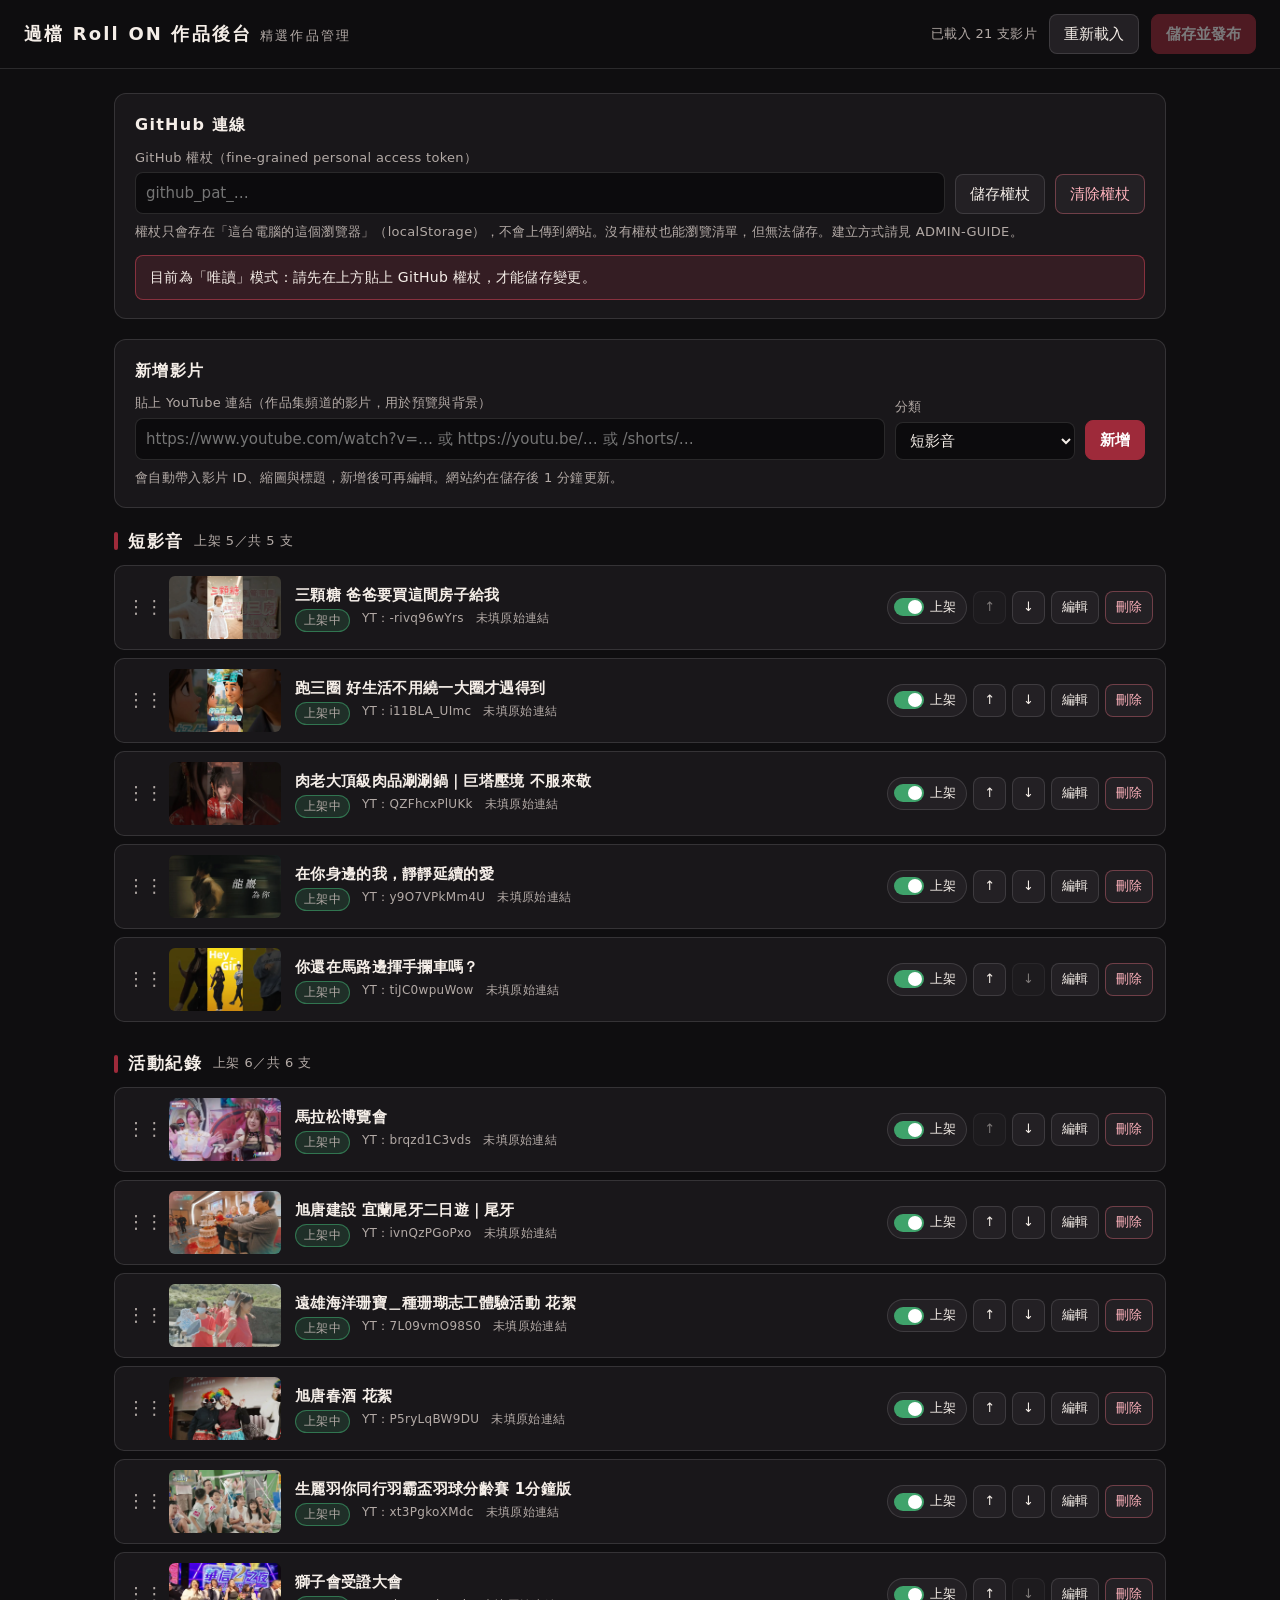
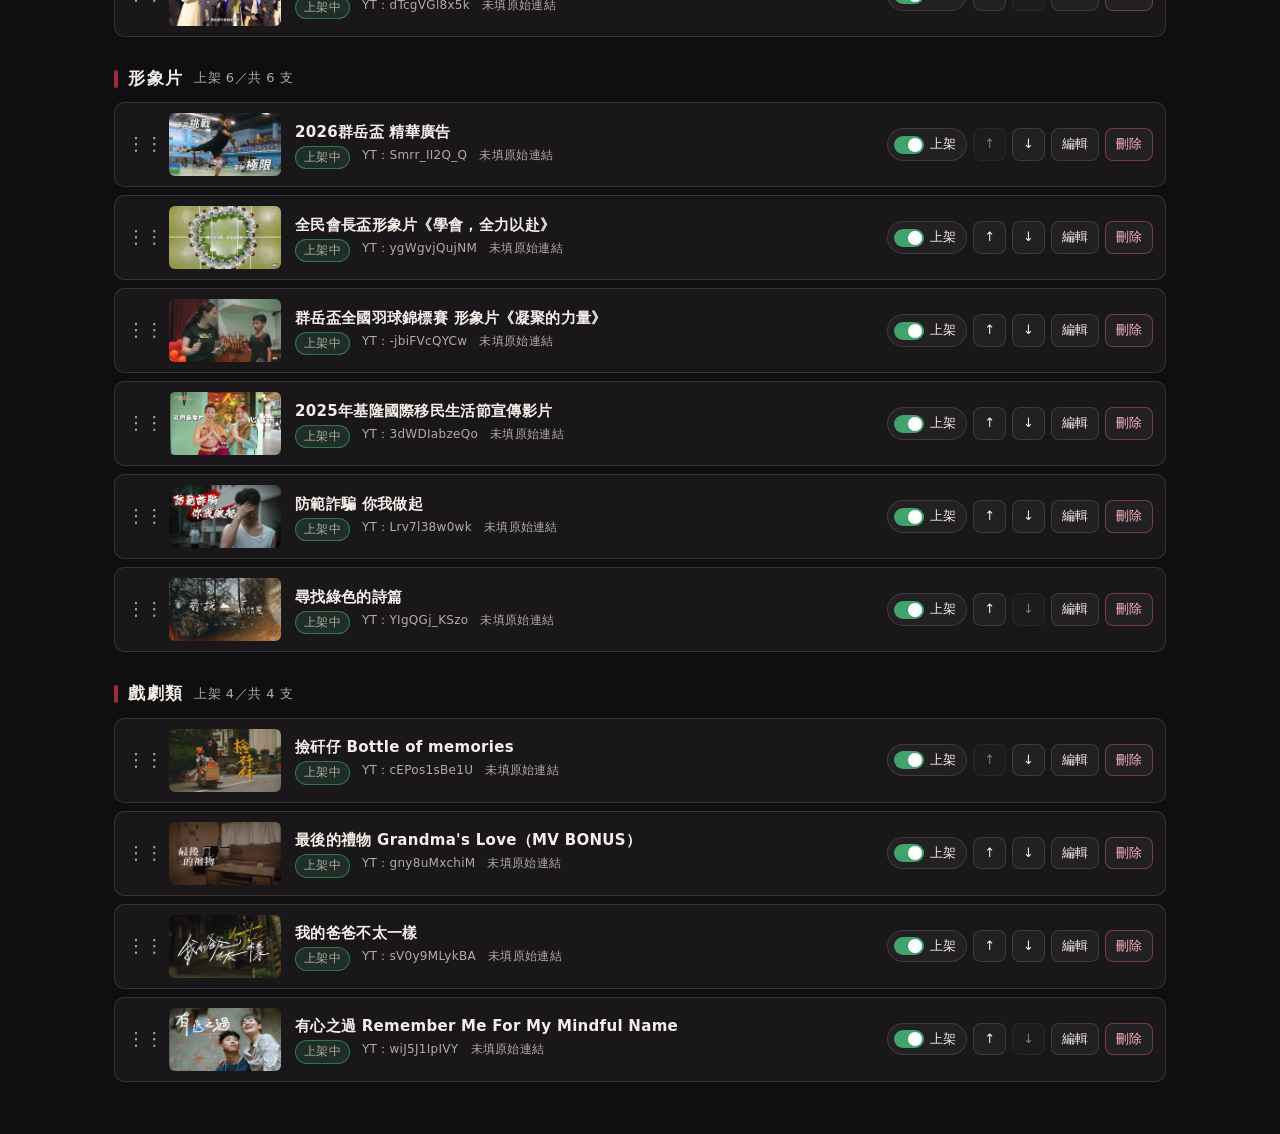
==== admin/index.html @ 3261c83e "works.json data + /admin/ backend + large view counts" ====
<!doctype html>
<html lang="zh-Hant-TW">
<head>
<meta charset="utf-8">
<meta name="viewport" content="width=device-width,initial-scale=1">
<meta name="robots" content="noindex,nofollow,noarchive">
<meta name="referrer" content="no-referrer">
<title>過檔 Roll ON｜作品後台</title>
<style>
:root{--wine:#7a1f2b;--wine2:#9e2a3a;--bg:#0f0e10;--card:#19171a;--line:rgba(255,255,255,.12);--tx:#f5eee8;--mu:#b3aaa6;--ok:#3fa36b;--warn:#d9a53f}
*{box-sizing:border-box;margin:0;padding:0}
body{background:var(--bg);color:var(--tx);font:15px/1.6 "Noto Sans TC",system-ui,sans-serif;letter-spacing:.02em}
button,input,select,textarea{font:inherit;color:inherit}
button{cursor:pointer;border:1px solid var(--line);background:#232024;border-radius:8px;padding:7px 14px}
button:hover{border-color:rgba(255,255,255,.4)}
button.pri{background:var(--wine2);border-color:var(--wine2);color:#fff;font-weight:700}
button.pri:hover{background:#b6334a}
button.danger{color:#ffb3bd;border-color:rgba(255,120,140,.35)}
button:disabled{opacity:.45;cursor:not-allowed}
input,select,textarea{width:100%;background:#0c0b0d;border:1px solid var(--line);border-radius:8px;padding:8px 10px}
input:focus,select:focus,textarea:focus{outline:2px solid var(--wine2);outline-offset:0}
label{display:block;font-size:13px;color:var(--mu);margin-bottom:4px}
a{color:#ffb9c3}
header{position:sticky;top:0;z-index:10;display:flex;flex-wrap:wrap;align-items:center;gap:12px;padding:14px 24px;background:rgba(15,14,16,.95);backdrop-filter:blur(8px);border-bottom:1px solid var(--line)}
header h1{font-size:18px;letter-spacing:.12em;margin-right:auto}
header h1 small{font-weight:400;color:var(--mu);font-size:13px;margin-left:8px}
.status{font-size:13px;color:var(--mu)}
.status.dirty{color:var(--warn)}
main{max-width:1100px;margin:0 auto;padding:24px}
.panel{background:var(--card);border:1px solid var(--line);border-radius:12px;padding:18px 20px;margin-bottom:20px}
.panel h2{font-size:16px;margin-bottom:10px;letter-spacing:.08em}
.row{display:flex;flex-wrap:wrap;gap:10px;align-items:end}
.row>*{flex:1 1 200px}
.row>.auto{flex:0 0 auto}
.note{font-size:13px;color:var(--mu)}
.msg{margin-top:12px;padding:10px 14px;border-radius:8px;font-size:14px;display:none}
.msg.show{display:block}
.msg.ok{background:rgba(63,163,107,.14);border:1px solid rgba(63,163,107,.5)}
.msg.err{background:rgba(220,70,90,.14);border:1px solid rgba(220,70,90,.5)}
.cat{margin-bottom:28px}
.cat h3{display:flex;align-items:center;gap:10px;font-size:17px;letter-spacing:.1em;margin-bottom:10px}
.cat h3 span{font-size:13px;color:var(--mu);font-weight:400;letter-spacing:.04em}
.cat h3::before{content:"";width:4px;height:18px;background:var(--wine2);border-radius:2px}
.item{display:grid;grid-template-columns:28px 112px minmax(0,1fr) auto;gap:14px;align-items:center;background:var(--card);border:1px solid var(--line);border-radius:10px;padding:10px 12px;margin-bottom:8px}
.item.off{opacity:.55}
.item.drag-over{border-color:var(--wine2);box-shadow:0 0 0 1px var(--wine2)}
.handle{cursor:grab;color:var(--mu);text-align:center;font-size:18px;user-select:none}
.item img{width:112px;height:63px;object-fit:cover;border-radius:6px;background:#000}
.it-title{font-weight:700;overflow:hidden;text-overflow:ellipsis;white-space:nowrap}
.it-sub{font-size:12px;color:var(--mu);display:flex;flex-wrap:wrap;gap:4px 12px;margin-top:2px}
.badge{display:inline-block;font-size:12px;padding:1px 8px;border-radius:999px;border:1px solid var(--line)}
.badge.on{background:rgba(63,163,107,.18);border-color:rgba(63,163,107,.6)}
.badge.off{background:rgba(255,255,255,.06)}
.badge.v{background:rgba(158,42,58,.25);border-color:var(--wine2)}
.acts{display:flex;flex-wrap:wrap;gap:6px;justify-content:flex-end}
.acts button{padding:5px 10px;font-size:13px}
.switch{position:relative;display:inline-flex;align-items:center;gap:6px;font-size:13px;cursor:pointer;border:1px solid var(--line);border-radius:999px;padding:4px 10px 4px 6px;background:#232024}
.switch i{width:30px;height:18px;border-radius:999px;background:#444;position:relative;transition:.2s}
.switch i::after{content:"";position:absolute;left:2px;top:2px;width:14px;height:14px;border-radius:50%;background:#fff;transition:.2s}
.switch.on i{background:var(--ok)}
.switch.on i::after{left:14px}
dialog{margin:auto;width:min(760px,94vw);max-height:92vh;background:var(--card);color:var(--tx);border:1px solid var(--line);border-radius:14px;padding:0}
dialog::backdrop{background:rgba(0,0,0,.7)}
.dlg-h{display:flex;align-items:center;justify-content:space-between;padding:14px 20px;border-bottom:1px solid var(--line)}
.dlg-b{padding:18px 20px;display:grid;grid-template-columns:minmax(0,1fr) minmax(0,1fr);gap:12px 16px}
.dlg-b .full{grid-column:1/-1}
.dlg-f{display:flex;justify-content:flex-end;gap:8px;padding:14px 20px;border-top:1px solid var(--line)}
.prev{display:flex;flex-wrap:wrap;gap:8px;align-items:center}
.dlg-b>*{min-width:0}
.dlg-b input,.dlg-b select,.dlg-b textarea{max-width:100%}
dialog{overflow-x:hidden}
.prev img{width:120px;height:68px;object-fit:cover;border-radius:6px;background:#000}
.prev img.s{width:72px;height:40px}
.chk{display:flex;align-items:center;gap:8px;font-size:14px;color:var(--tx)}
.chk input{width:auto}
.empty{color:var(--mu);font-size:13px;padding:8px 0 4px}
@media (max-width:700px){
  header{padding:12px 14px}
  main{padding:14px}
  .item{grid-template-columns:22px 80px minmax(0,1fr)}
  .item img{width:80px;height:45px}
  .acts{grid-column:1/-1;justify-content:flex-start}
  .dlg-b{grid-template-columns:minmax(0,1fr);padding:14px}
  .prev img{width:96px;height:54px}
}
</style>
</head>
<body>
<header>
  <h1>過檔 Roll ON 作品後台<small>精選作品管理</small></h1>
  <span class="status" id="status">尚未載入</span>
  <button id="btnReload" type="button">重新載入</button>
  <button class="pri" id="btnSave" type="button" disabled>儲存並發布</button>
</header>
<main>
  <section class="panel" id="tokenPanel">
    <h2>GitHub 連線</h2>
    <div class="row">
      <div><label for="token">GitHub 權杖（fine-grained personal access token）</label><input id="token" type="password" autocomplete="off" spellcheck="false" placeholder="github_pat_…"></div>
      <button class="auto" id="btnToken" type="button">儲存權杖</button>
      <button class="auto danger" id="btnForget" type="button">清除權杖</button>
    </div>
    <p class="note" id="tokenNote" style="margin-top:8px">權杖只會存在「這台電腦的這個瀏覽器」（localStorage），不會上傳到網站。沒有權杖也能瀏覽清單，但無法儲存。建立方式請見 ADMIN-GUIDE。</p>
    <div class="msg" id="msg"></div>
  </section>

  <section class="panel">
    <h2>新增影片</h2>
    <div class="row">
      <div><label for="addUrl">貼上 YouTube 連結（作品集頻道的影片，用於預覽與背景）</label><input id="addUrl" placeholder="https://www.youtube.com/watch?v=… 或 https://youtu.be/… 或 /shorts/…"></div>
      <div style="flex:0 1 180px"><label for="addCat">分類</label><select id="addCat"></select></div>
      <button class="auto pri" id="btnAdd" type="button">新增</button>
    </div>
    <p class="note" style="margin-top:8px">會自動帶入影片 ID、縮圖與標題，新增後可再編輯。網站約在儲存後 1 分鐘更新。</p>
  </section>

  <div id="list"></div>
</main>

<dialog id="dlg">
  <form method="dialog" id="form">
    <div class="dlg-h"><strong id="dlgTitle">編輯影片</strong><button type="button" data-x>✕</button></div>
    <div class="dlg-b">
      <div class="full"><label for="f_title">標題</label><input id="f_title" required></div>
      <div><label for="f_client">客戶／品牌</label><input id="f_client" placeholder="例：旭唐建設"></div>
      <div><label for="f_category">分類</label><select id="f_category"></select></div>
      <div><label for="f_youtubeId">YouTube 影片 ID 或連結（預覽／背景用）</label><input id="f_youtubeId" required></div>
      <div><label for="f_dur">片長（例 1:22）</label><input id="f_dur"></div>
      <div class="full"><label for="f_meta">說明文字（日期・類型・得獎等）</label><input id="f_meta"></div>
      <div class="full prev" id="f_prev"></div>
      <div class="full"><label for="f_thumb">主縮圖（留空＝使用 YouTube 縮圖；thumbs/… 為網站內建圖）</label><input id="f_thumb"></div>
      <div class="full"><label>3 張精華截圖（每行一個網址或 thumbs/… 路徑；留空＝YouTube 自動截圖）</label><textarea id="f_stills" rows="3"></textarea></div>
      <div class="full"><label for="f_sourceUrl">客戶原始貼文連結（IG／FB／YouTube）</label><input id="f_sourceUrl" placeholder="https://www.instagram.com/reel/…"></div>
      <div><label for="f_sourcePlatform">原始平台</label><select id="f_sourcePlatform"><option value="">（未填）</option><option value="IG">Instagram</option><option value="FB">Facebook</option><option value="YT">YouTube</option><option value="other">其他</option></select></div>
      <div><label for="f_views">觀看次數（手動輸入數字）</label><input id="f_views" inputmode="numeric" placeholder="例 123000"></div>
      <div><label for="f_viewsUpdatedAt">觀看數更新日期</label><input id="f_viewsUpdatedAt" type="date"></div>
      <div style="display:flex;align-items:end"><button type="button" id="btnYtViews" title="使用非官方的 Return YouTube Dislike 公開資料，數字可能略有延遲">從 YouTube 帶入觀看數（非官方）</button></div>
      <div class="full" style="display:flex;flex-wrap:wrap;gap:18px">
        <label class="chk"><input type="checkbox" id="f_published"> 上架（顯示在網站）</label>
        <label class="chk"><input type="checkbox" id="f_vertical"> 直式影片（9:16）</label>
        <label class="chk"><input type="checkbox" id="f_biz"> 商業委託案</label>
      </div>
      <p class="full note" id="f_err" style="color:#ffb3bd"></p>
    </div>
    <div class="dlg-f"><button type="button" data-x>取消</button><button type="submit" class="pri" id="btnApply">套用變更</button></div>
  </form>
</dialog>

<script>
(function(){
'use strict';
const OWNER='rollonaction', REPO='rollonaction.github.io', PATH='assets/works.json', API='https://api.github.com';
const CATS=['短影音','活動紀錄','形象片','戲劇類'];
const TK='rollon_admin_gh_token';
const $=s=>document.querySelector(s);
const esc=s=>String(s==null?'':s).replace(/[&<>"']/g,c=>({'&':'&amp;','<':'&lt;','>':'&gt;','"':'&quot;',"'":'&#39;'}[c]));
let data=null, sha=null, branch='main', dirty=false, editing=null;

const token=()=>localStorage.getItem(TK)||'';
function msg(html,kind){const m=$('#msg');m.className='msg show '+(kind||'ok');m.innerHTML=html;}
function setDirty(d){dirty=d;$('#status').textContent=d?'有未儲存的變更':(data?'已載入 '+data.works.length+' 支影片':'尚未載入');$('#status').classList.toggle('dirty',d);$('#btnSave').disabled=!d||!token();}
addEventListener('beforeunload',e=>{if(dirty){e.preventDefault();e.returnValue='';}});

// UTF-8 safe base64
const b64e=str=>{const b=new TextEncoder().encode(str);let s='';for(let i=0;i<b.length;i+=0x8000)s+=String.fromCharCode.apply(null,b.subarray(i,i+0x8000));return btoa(s);};
const b64d=b=>new TextDecoder().decode(Uint8Array.from(atob(b.replace(/\s/g,'')),c=>c.charCodeAt(0)));

async function gh(path,opt={}){
  const r=await fetch(API+path,{...opt,headers:{'Accept':'application/vnd.github+json','X-GitHub-Api-Version':'2022-11-28',...(token()?{'Authorization':'Bearer '+token()}:{}),...(opt.headers||{})}});
  const j=await r.json().catch(()=>({}));
  if(!r.ok){const e=new Error(j.message||('HTTP '+r.status));e.status=r.status;throw e;}
  return j;
}
function ytId(s){
  s=String(s||'').trim(); if(/^[\w-]{11}$/.test(s)) return s;
  try{const u=new URL(s);const h=u.hostname.replace(/^www\.|^m\./,'');
    if(h==='youtu.be') return u.pathname.slice(1,12);
    if(/youtube(-nocookie)?\.com$/.test(h)){ if(u.searchParams.get('v')) return u.searchParams.get('v').slice(0,11);
      const m=u.pathname.match(/\/(shorts|embed|live|v)\/([\w-]{11})/); if(m) return m[2]; }
  }catch(e){}
  return '';
}
const platOf=u=>{try{const h=new URL(u).hostname;return /instagram\.com$/.test(h)?'IG':/(facebook\.com|fb\.watch|fb\.com)$/.test(h)?'FB':/(youtube\.com|youtu\.be)$/.test(h)?'YT':'other';}catch(e){return '';}};
const ytThumb=id=>`https://i.ytimg.com/vi/${id}/hqdefault.jpg`;
const thumbSrc=w=>{const p=w.thumb||ytThumb(w.youtubeId);return /^https?:/.test(p)?p:'../assets/'+p;};
const fmtViews=n=>{n=+n;if(!isFinite(n))return '';const t=(v,u)=>(Math.floor(v*10)/10).toFixed(1).replace(/\.0$/,'')+u;return n>=1e8?t(n/1e8,'億'):n>=1e4?t(n/1e4,'萬'):Math.round(n).toLocaleString('zh-TW');};
const today=()=>{const d=new Date(),p=n=>String(n).padStart(2,'0');return `${d.getFullYear()}-${p(d.getMonth()+1)}-${p(d.getDate())}`;};

function normalize(d){
  const works=(Array.isArray(d)?d:d.works||[]).map(w=>({
    id:w.id||w.youtubeId, title:w.title||'', client:w.client||'', category:CATS.includes(w.category)?w.category:CATS[0],
    youtubeId:w.youtubeId||w.id||'', thumb:w.thumb||'', stills:Array.isArray(w.stills)?w.stills.slice(0,3):[],
    published:w.published!==false, order:+w.order||0, sourceUrl:w.sourceUrl||'', sourcePlatform:w.sourcePlatform||'',
    views:(w.views===null||w.views===''||w.views===undefined)?null:+w.views, viewsUpdatedAt:w.viewsUpdatedAt||'',
    meta:w.meta||'', dur:w.dur||'', vertical:!!w.vertical, biz:!!w.biz, ...(w.pano?{pano:true}:{})}));
  return {version:1,updatedAt:d.updatedAt||'',categories:CATS.slice(),works};
}
const byCat=c=>data.works.filter(w=>w.category===c).sort((a,b)=>a.order-b.order);
function renumber(){ // keep array grouped by category, order 1..n inside each
  const out=[]; CATS.forEach(c=>byCat(c).forEach((w,i)=>{w.order=i+1;out.push(w);})); data.works=out;
}

function render(){
  const L=$('#list'); if(!data){L.innerHTML='';return;}
  L.innerHTML=CATS.map(c=>{const ws=byCat(c), on=ws.filter(w=>w.published).length;
    return `<section class="cat" data-cat="${c}"><h3>${c}<span>上架 ${on}／共 ${ws.length} 支</span></h3>`+
    (ws.length?ws.map((w,i)=>`<div class="item${w.published?'':' off'}" draggable="true" data-id="${esc(w.id)}">
      <span class="handle" title="拖曳排序" aria-hidden="true">⋮⋮</span>
      <img src="${esc(thumbSrc(w))}" alt="" loading="lazy">
      <div><div class="it-title">${esc(w.title)||'（未命名）'}</div>
        <div class="it-sub"><span class="badge ${w.published?'on':'off'}">${w.published?'上架中':'已下架'}</span>${w.client?`<span>${esc(w.client)}</span>`:''}<span>YT：${esc(w.youtubeId)}</span>${w.views!=null?`<span class="badge v">▶ ${fmtViews(w.views)} 次觀看</span>`:''}${w.sourceUrl?`<a href="${esc(w.sourceUrl)}" target="_blank" rel="noopener">原影片 ${esc(w.sourcePlatform||'')} ↗</a>`:'<span>未填原始連結</span>'}</div></div>
      <div class="acts">
        <span class="switch${w.published?' on':''}" role="switch" tabindex="0" aria-checked="${w.published}" data-act="toggle"><i></i>${w.published?'上架':'下架'}</span>
        <button type="button" data-act="up" ${i===0?'disabled':''} aria-label="上移">↑</button>
        <button type="button" data-act="down" ${i===ws.length-1?'disabled':''} aria-label="下移">↓</button>
        <button type="button" data-act="edit">編輯</button>
        <button type="button" class="danger" data-act="del">刪除</button>
      </div></div>`).join(''):'<p class="empty">此分類目前沒有影片</p>')+'</section>';}).join('');
}
const find=id=>data.works.find(w=>w.id===id);
$('#list').addEventListener('click',e=>{
  const a=e.target.closest('[data-act]'); if(!a) return; const it=a.closest('.item'); const w=find(it.dataset.id); if(!w) return;
  const act=a.dataset.act;
  if(act==='toggle'){w.published=!w.published;}
  else if(act==='up'||act==='down'){const ws=byCat(w.category),i=ws.indexOf(w),j=act==='up'?i-1:i+1;if(j<0||j>=ws.length)return;const t=ws[i].order;ws[i].order=ws[j].order;ws[j].order=t;renumber();}
  else if(act==='edit'){openEdit(w);return;}
  else if(act==='del'){if(!confirm(`確定要刪除「${w.title}」嗎？\n（按「儲存並發布」後才會真正從網站移除）`))return;data.works=data.works.filter(x=>x!==w);renumber();}
  render();setDirty(true);
});
$('#list').addEventListener('keydown',e=>{const s=e.target.closest('.switch');if(s&&(e.key===' '||e.key==='Enter')){e.preventDefault();s.click();}});
// drag & drop within a category
let dragId=null;
$('#list').addEventListener('dragstart',e=>{const it=e.target.closest('.item');if(!it)return;dragId=it.dataset.id;e.dataTransfer.effectAllowed='move';e.dataTransfer.setData('text/plain',dragId);});
$('#list').addEventListener('dragover',e=>{const it=e.target.closest('.item');if(!it||!dragId)return;const a=find(dragId),b=find(it.dataset.id);if(!a||!b||a.category!==b.category)return;e.preventDefault();document.querySelectorAll('.drag-over').forEach(x=>x.classList.remove('drag-over'));it.classList.add('drag-over');});
$('#list').addEventListener('drop',e=>{const it=e.target.closest('.item');if(!it||!dragId)return;e.preventDefault();const a=find(dragId),b=find(it.dataset.id);dragId=null;if(!a||!b||a===b||a.category!==b.category)return;
  const ws=byCat(a.category).filter(x=>x!==a);ws.splice(ws.indexOf(b)+(a.order<b.order?1:0),0,a);ws.forEach((x,i)=>x.order=i+1);renumber();render();setDirty(true);});
$('#list').addEventListener('dragend',()=>{dragId=null;document.querySelectorAll('.drag-over').forEach(x=>x.classList.remove('drag-over'));});

// edit dialog
const F=k=>$('#f_'+k);
CATS.forEach(c=>{F('category').add(new Option(c,c));$('#addCat').add(new Option(c,c));});
function preview(){
  const id=ytId(F('youtubeId').value)||F('youtubeId').value.trim();
  const t=F('thumb').value.trim(), st=F('stills').value.split('\n').map(s=>s.trim()).filter(Boolean);
  const src=p=>/^https?:/.test(p)?p:'../assets/'+p;
  F('prev').innerHTML=`<img src="${esc(t?src(t):ytThumb(id))}" alt="主縮圖">`+[0,1,2].map(n=>`<img class="s" src="${esc(st[n]?src(st[n]):`https://i.ytimg.com/vi/${id}/hq${n+1}.jpg`)}" alt="截圖 ${n+1}">`).join('');
}
function openEdit(w,isNew){
  editing={w,isNew};$('#dlgTitle').textContent=isNew?'新增影片':'編輯影片';
  ['title','client','category','youtubeId','dur','meta','thumb','sourceUrl','sourcePlatform','viewsUpdatedAt'].forEach(k=>F(k).value=w[k]||'');
  F('stills').value=(w.stills||[]).join('\n'); F('views').value=w.views==null?'':w.views;
  F('published').checked=w.published; F('vertical').checked=w.vertical; F('biz').checked=w.biz; F('err').textContent='';
  preview(); $('#dlg').showModal();
}
F('youtubeId').addEventListener('change',preview);F('thumb').addEventListener('change',preview);F('stills').addEventListener('change',preview);
F('sourceUrl').addEventListener('change',()=>{const p=platOf(F('sourceUrl').value);if(p&&!F('sourcePlatform').value)F('sourcePlatform').value=p;});
F('views').addEventListener('input',()=>{if(!F('viewsUpdatedAt').value||F('views').dataset.touched!=='1'){F('viewsUpdatedAt').value=today();F('views').dataset.touched='1';}});
document.querySelectorAll('[data-x]').forEach(b=>b.addEventListener('click',()=>$('#dlg').close()));
$('#btnYtViews').addEventListener('click',async()=>{
  const id=ytId(F('sourceUrl').value)||ytId(F('youtubeId').value); if(!id){F('err').textContent='找不到 YouTube 影片 ID';return;}
  const b=$('#btnYtViews');b.disabled=true;b.textContent='讀取中…';
  try{const r=await fetch('https://returnyoutubedislikeapi.com/votes?videoId='+encodeURIComponent(id));const j=await r.json();
    if(typeof j.viewCount==='number'){F('views').value=j.viewCount;F('viewsUpdatedAt').value=today();F('err').textContent='';}else throw 0;}
  catch(e){F('err').textContent='無法自動取得，請手動輸入觀看數。';}
  b.disabled=false;b.textContent='從 YouTube 帶入觀看數（非官方）';
});
$('#form').addEventListener('submit',e=>{
  e.preventDefault(); const w=editing.w;
  const id=ytId(F('youtubeId').value); if(!id){F('err').textContent='YouTube 影片 ID 格式不正確（11 碼）';return;}
  const vRaw=F('views').value.replace(/[,\s]/g,''); let views=null;
  if(vRaw!==''){const m=vRaw.match(/^(\d+(?:\.\d+)?)(萬|億)?$/);if(!m){F('err').textContent='觀看次數請輸入數字（可用「12.3萬」）';return;}views=Math.round(+m[1]*(m[2]==='億'?1e8:m[2]==='萬'?1e4:1));}
  const su=F('sourceUrl').value.trim(); if(su&&!/^https?:\/\//.test(su)){F('err').textContent='原始連結需以 https:// 開頭';return;}
  if(!F('title').value.trim()){F('err').textContent='請填寫標題';return;}
  const dup=data.works.find(x=>x!==w&&x.id===(editing.isNew?id:w.id)); if(editing.isNew&&dup){F('err').textContent='這支影片已在清單中';return;}
  const oldCat=w.category;
  Object.assign(w,{title:F('title').value.trim(),client:F('client').value.trim(),category:F('category').value,youtubeId:id,dur:F('dur').value.trim(),meta:F('meta').value.trim(),
    thumb:F('thumb').value.trim(),stills:F('stills').value.split('\n').map(s=>s.trim()).filter(Boolean).slice(0,3),sourceUrl:su,sourcePlatform:F('sourcePlatform').value||(su?platOf(su):''),
    views,viewsUpdatedAt:views==null?'':(F('viewsUpdatedAt').value||today()),published:F('published').checked,vertical:F('vertical').checked,biz:F('biz').checked});
  if(editing.isNew){w.id=id;data.works.push(w);}
  if(editing.isNew||oldCat!==w.category) w.order=byCat(w.category).length+1;
  renumber(); $('#dlg').close(); F('views').dataset.touched=''; render(); setDirty(true);
});

// add by YouTube link
$('#btnAdd').addEventListener('click',async()=>{
  if(!data) return; const url=$('#addUrl').value.trim(), id=ytId(url);
  if(!id){msg('無法辨識這個 YouTube 連結，請確認格式。','err');return;}
  if(find(id)){msg('這支影片已在清單中。','err');return;}
  const w={id,title:'',client:'',category:$('#addCat').value,youtubeId:id,thumb:'',stills:[],published:true,order:0,sourceUrl:'',sourcePlatform:'',views:null,viewsUpdatedAt:'',meta:'',dur:'',vertical:/\/shorts\//.test(url),biz:false};
  try{const r=await fetch('https://www.youtube.com/oembed?format=json&url='+encodeURIComponent('https://www.youtube.com/watch?v='+id));if(r.ok){const j=await r.json();w.title=j.title||'';if(j.width&&j.height&&j.height>j.width)w.vertical=true;}}catch(e){}
  $('#addUrl').value=''; openEdit(w,true);
});

// load / save
async function load(){
  $('#status').textContent='載入中…';
  try{
    if(token()){
      try{const repo=await gh(`/repos/${OWNER}/${REPO}`);branch=repo.default_branch||'main';}catch(e){if(e.status===401)throw new Error('權杖無效或已過期（401）');}
      const f=await gh(`/repos/${OWNER}/${REPO}/contents/${PATH}?ref=${encodeURIComponent(branch)}`);
      sha=f.sha; data=normalize(JSON.parse(b64d(f.content)));
    }else{
      const r=await fetch('../assets/works.json?v='+Date.now(),{cache:'no-store'}); if(!r.ok) throw new Error('無法讀取 works.json（'+r.status+'）');
      data=normalize(await r.json()); sha=null;
      msg('目前為「唯讀」模式：請先在上方貼上 GitHub 權杖，才能儲存變更。','err');
    }
    renumber(); render(); setDirty(false);
  }catch(e){ $('#status').textContent='載入失敗'; msg('載入失敗：'+esc(e.message),'err'); }
}
function validate(d){
  const ids=new Set();
  for(const w of d.works){
    if(!w.id||ids.has(w.id)) throw new Error('影片 ID 重複或空白：'+w.id); ids.add(w.id);
    if(!CATS.includes(w.category)) throw new Error('分類錯誤：'+w.title);
    if(!/^[\w-]{11}$/.test(w.youtubeId)) throw new Error('YouTube ID 格式錯誤：'+w.title);
    if(w.views!==null&&!(Number.isFinite(w.views)&&w.views>=0)) throw new Error('觀看次數錯誤：'+w.title);
  }
  const s=JSON.stringify(d,null,2)+'\n'; JSON.parse(s); return s;
}
$('#btnSave').addEventListener('click',async()=>{
  if(!token()){msg('請先輸入 GitHub 權杖。','err');return;}
  const b=$('#btnSave'); b.disabled=true; b.textContent='儲存中…';
  try{
    renumber(); data.updatedAt=new Date().toISOString(); const body=validate(data);
    if(!sha){const f=await gh(`/repos/${OWNER}/${REPO}/contents/${PATH}?ref=${encodeURIComponent(branch)}`);sha=f.sha;}
    const r=await gh(`/repos/${OWNER}/${REPO}/contents/${PATH}`,{method:'PUT',headers:{'Content-Type':'application/json'},body:JSON.stringify({message:'後台更新精選作品 works.json',content:b64e(body),sha,branch})});
    sha=r.content&&r.content.sha; setDirty(false);
    const url=r.commit&&r.commit.html_url;
    msg(`✅ 已儲存並送出更新（commit <a href="${esc(url)}" target="_blank" rel="noopener">${esc((r.commit&&r.commit.sha||'').slice(0,7))}</a>）。網站約 1 分鐘後更新，可重新整理首頁確認。`,'ok');
  }catch(e){
    msg('儲存失敗：'+esc(e.message)+(e.status===409?'（檔案已被其他人更新，請按「重新載入」後再修改一次）':e.status===401||e.status===403?'（請確認權杖是否有效，並有 Contents 讀寫權限）':''),'err');
    setDirty(true);
  }
  b.textContent='儲存並發布'; b.disabled=!dirty;
});
$('#btnReload').addEventListener('click',()=>{if(dirty&&!confirm('有未儲存的變更，確定要重新載入嗎？'))return;$('#msg').className='msg';load();});
$('#btnToken').addEventListener('click',()=>{const v=$('#token').value.trim();if(!v){msg('請貼上權杖。','err');return;}localStorage.setItem(TK,v);$('#token').value='';$('#token').placeholder='已儲存權杖（••••••）';$('#msg').className='msg';load();});
$('#btnForget').addEventListener('click',()=>{localStorage.removeItem(TK);$('#token').placeholder='github_pat_…';sha=null;setDirty(dirty);msg('已從這個瀏覽器清除權杖。','ok');});
if(token()) $('#token').placeholder='已儲存權杖（••••••）';
load();
})();
</script>
</body>
</html>
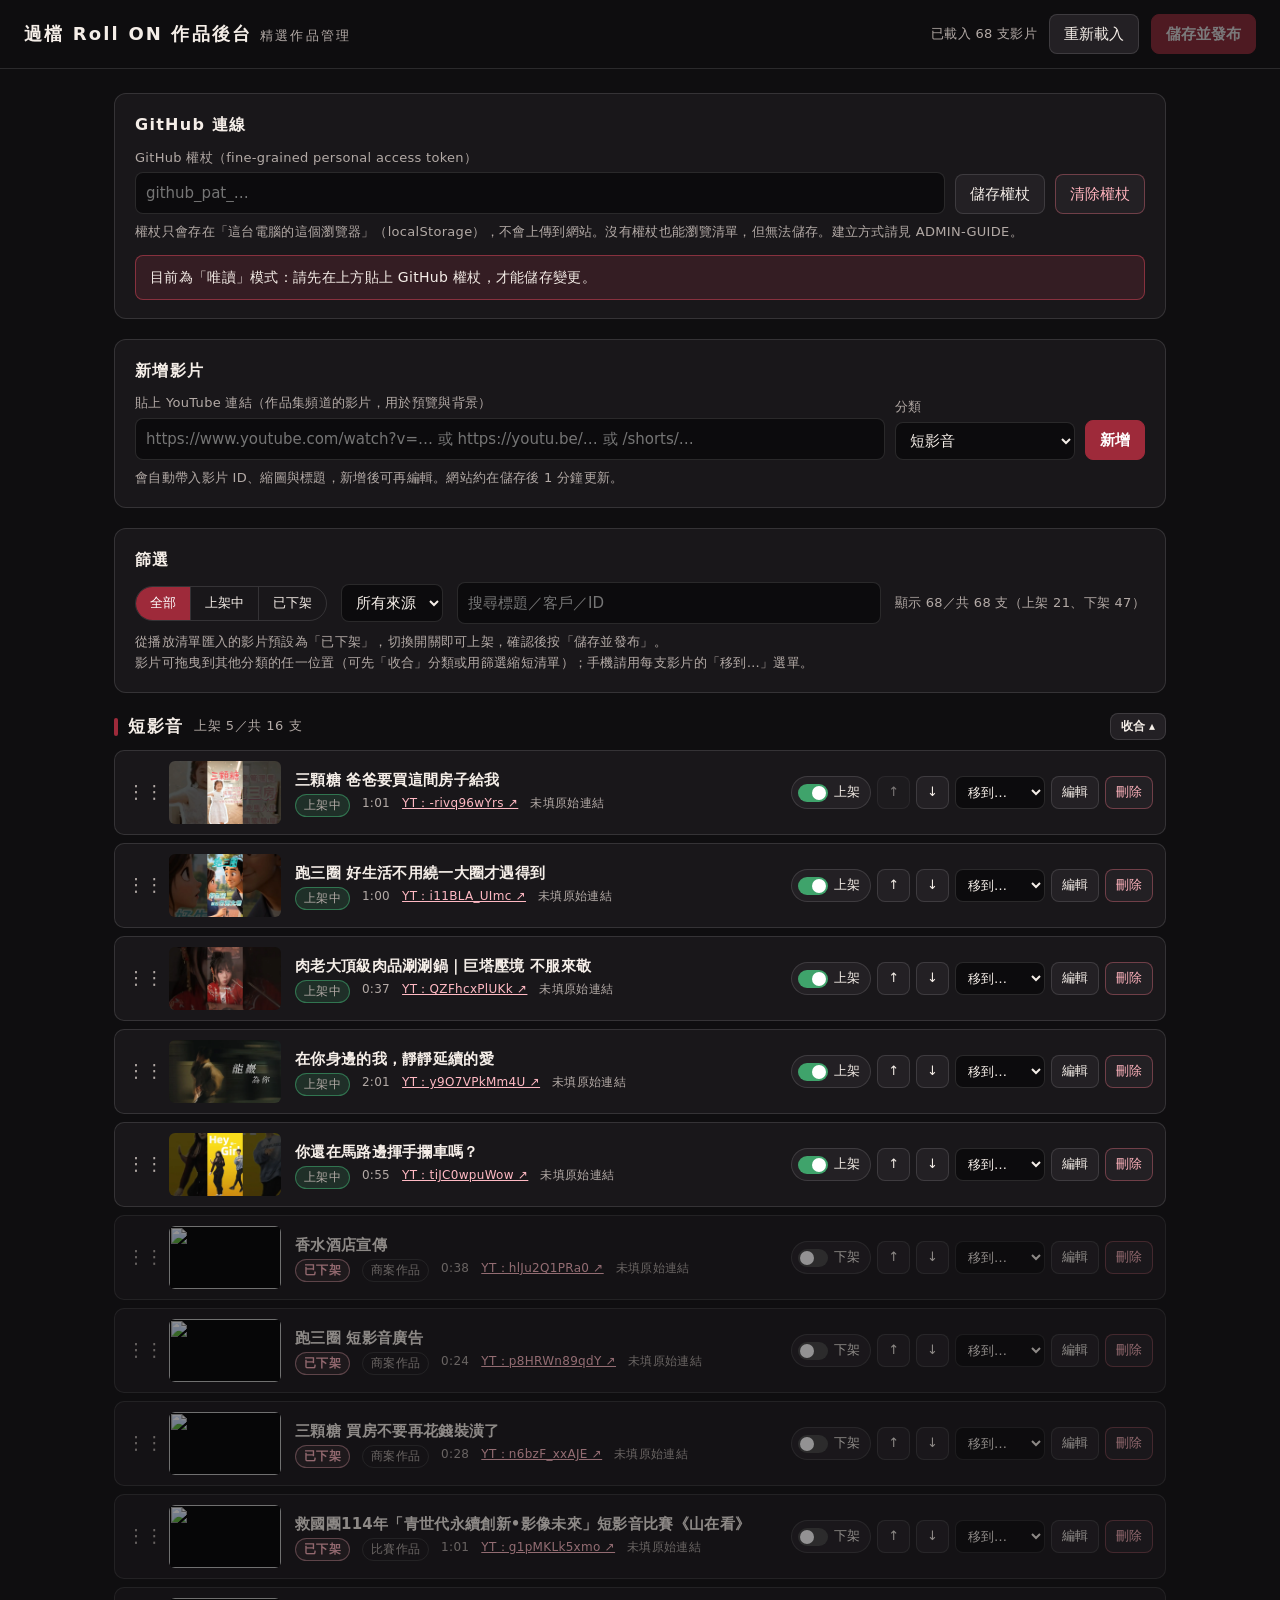
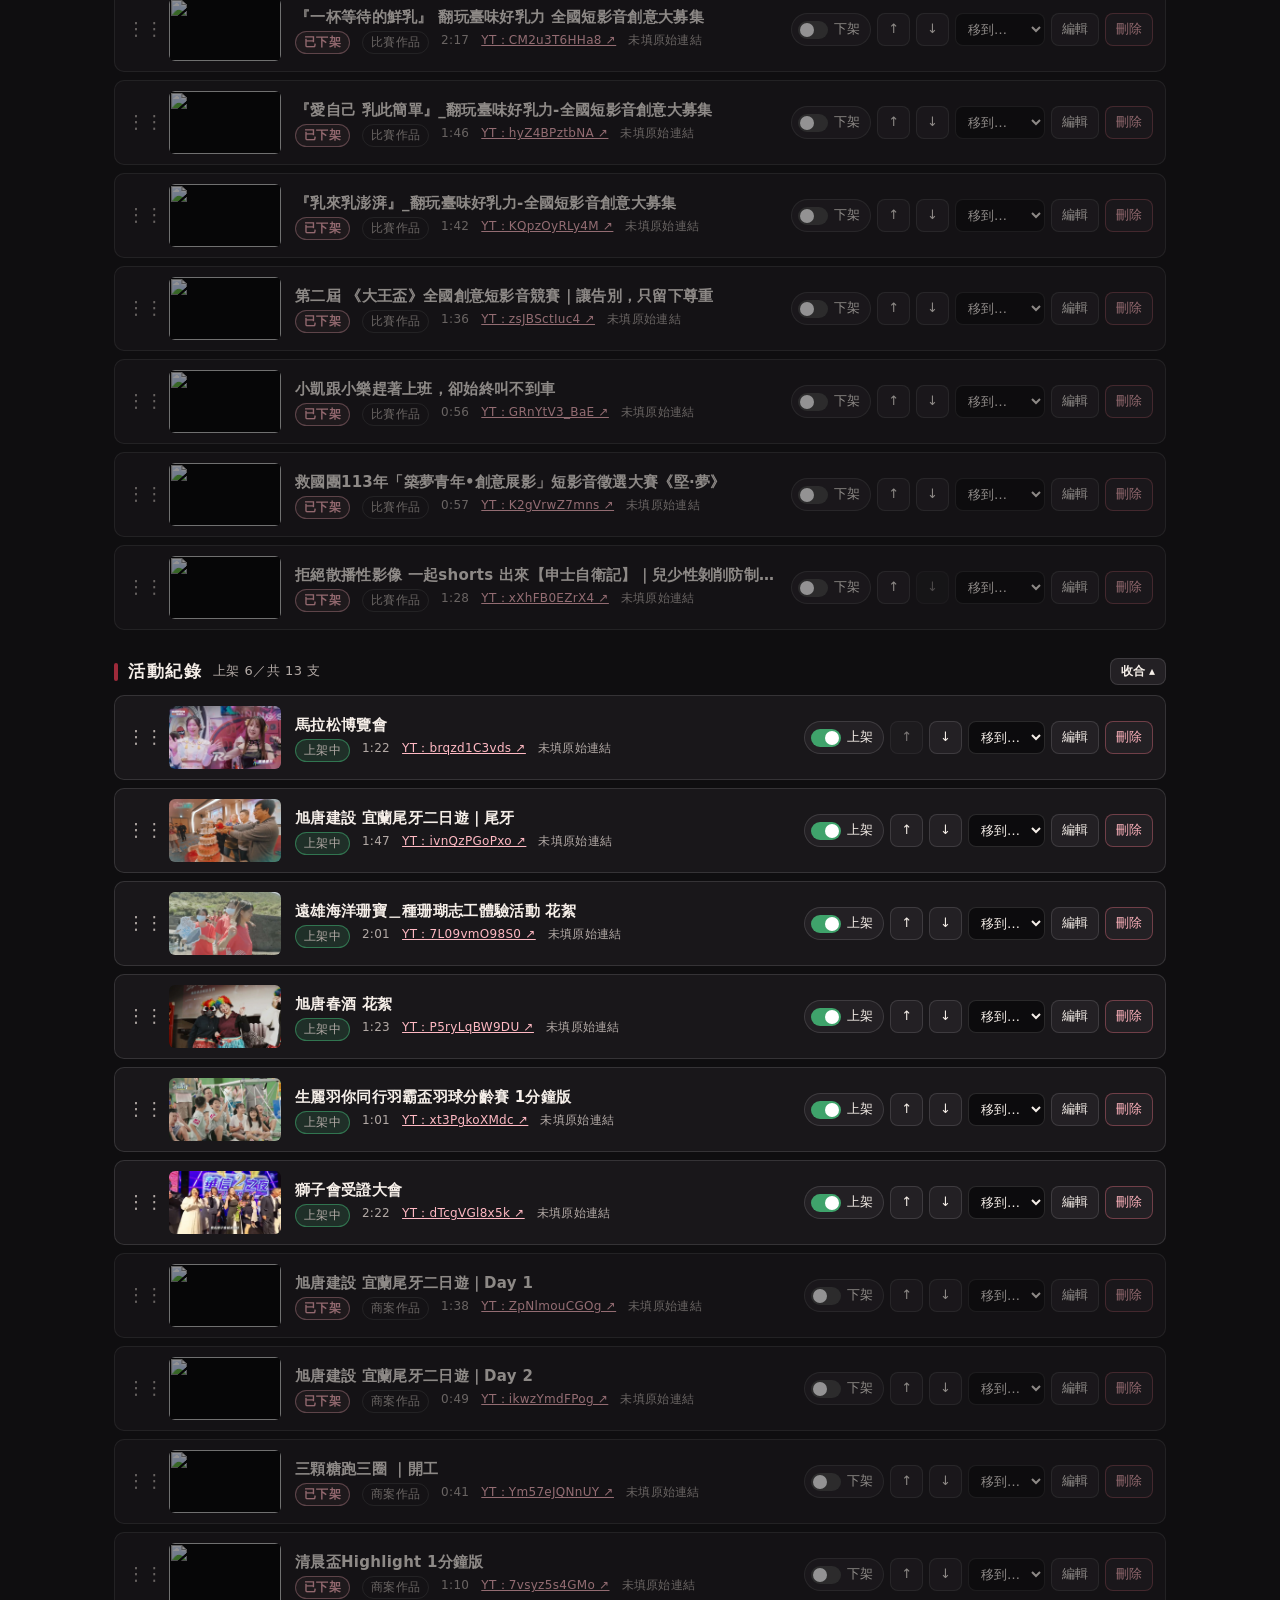
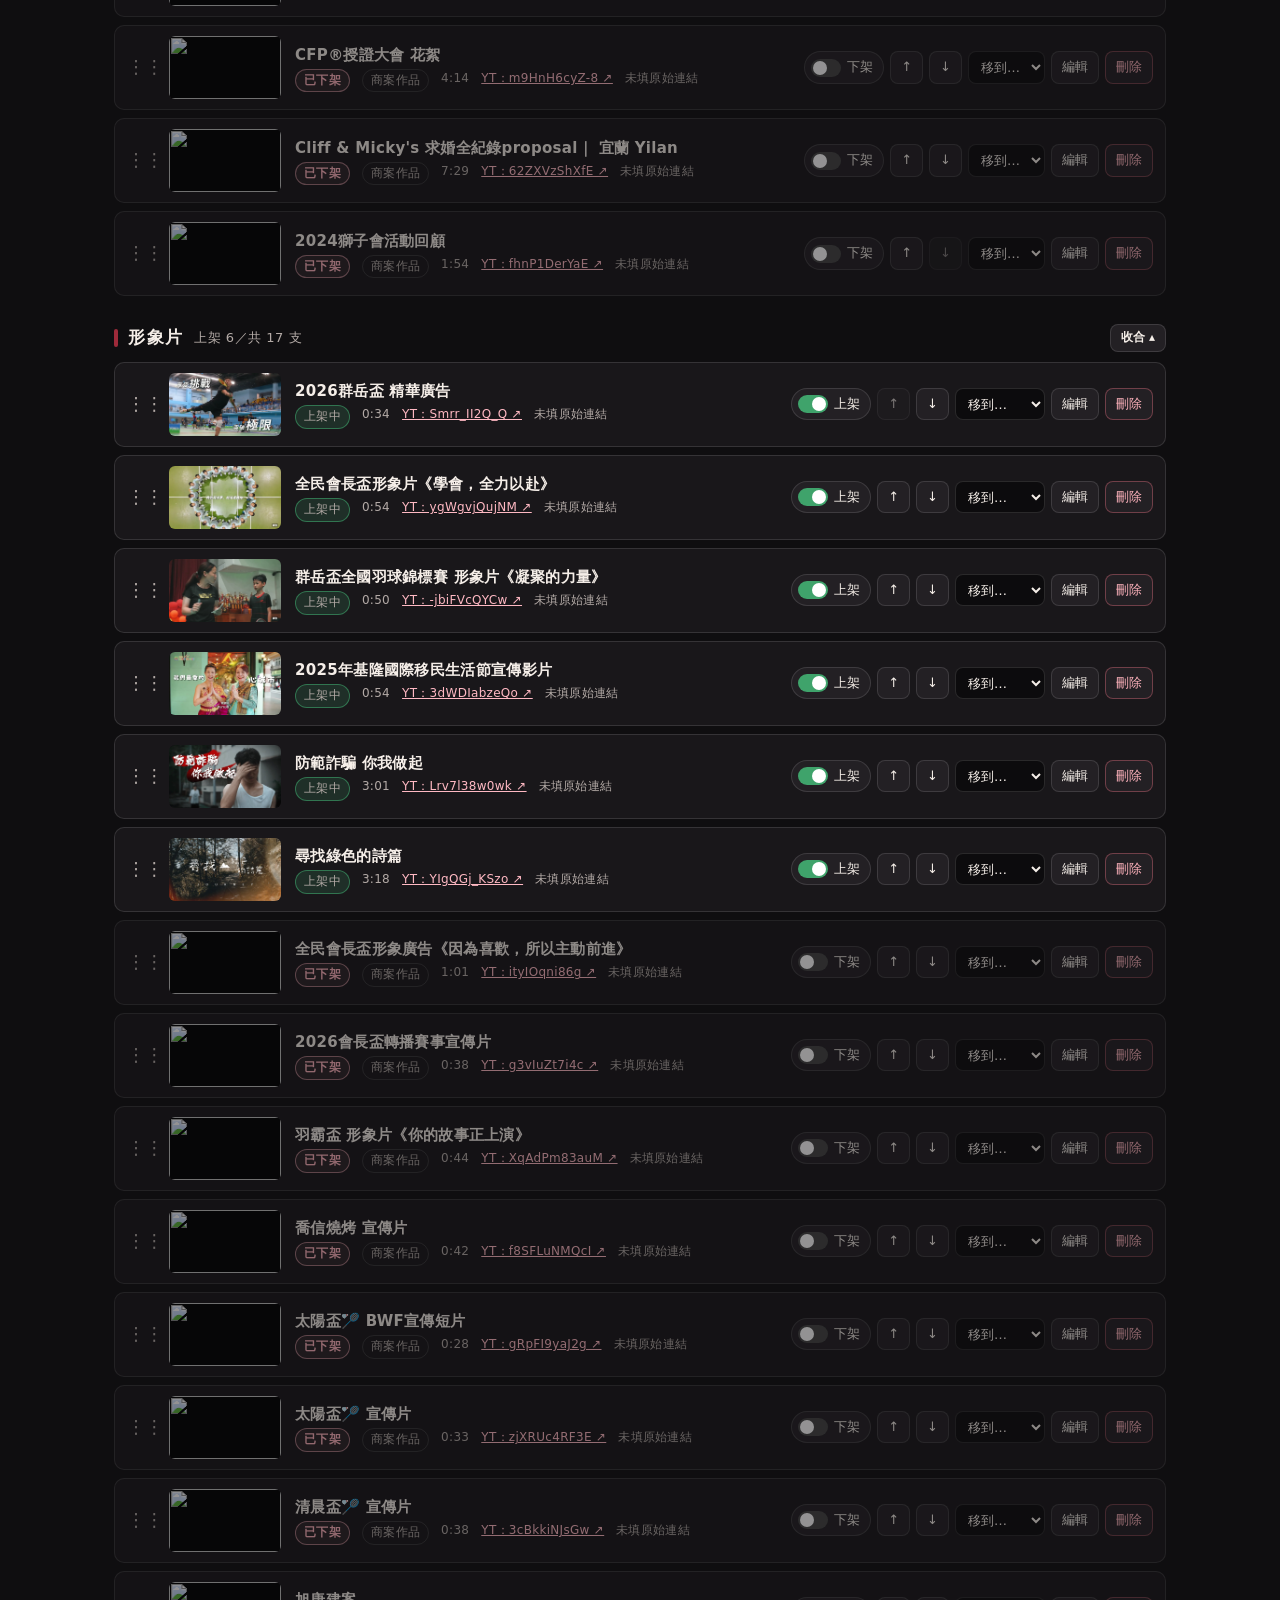
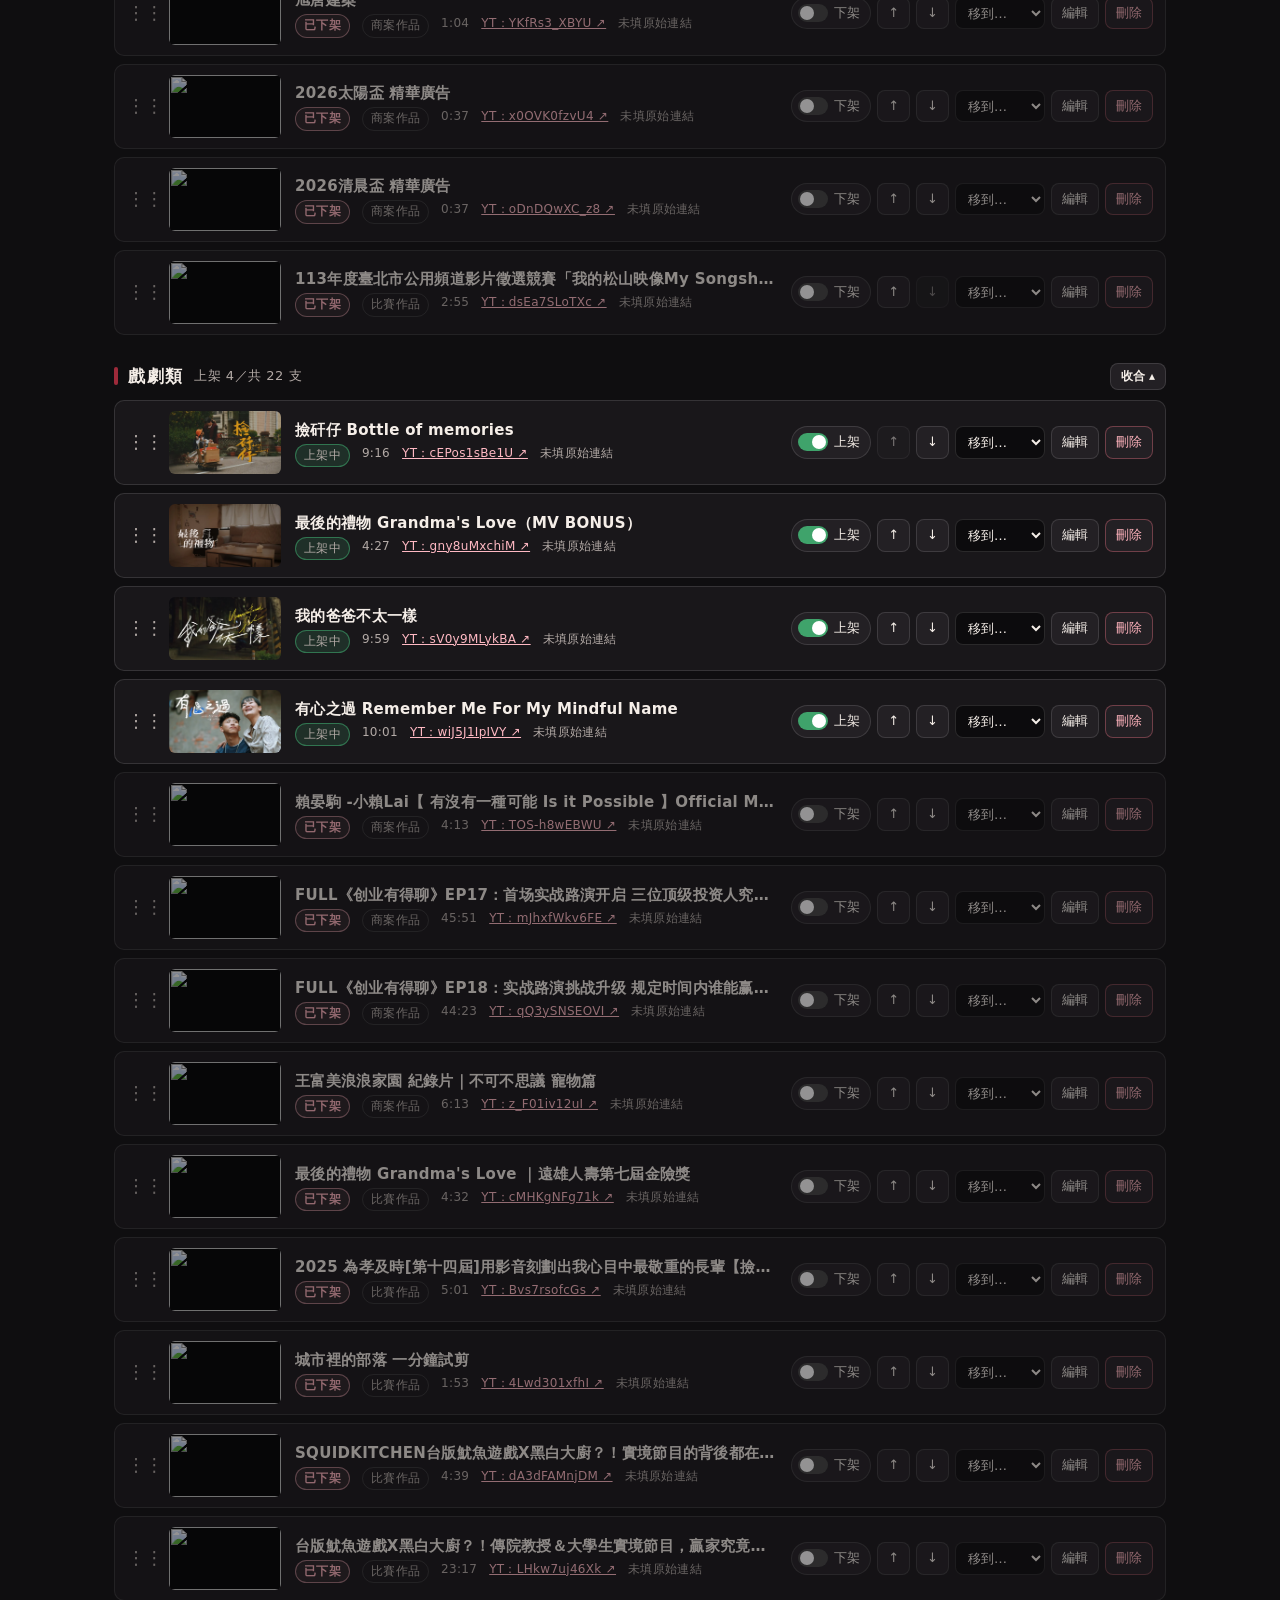
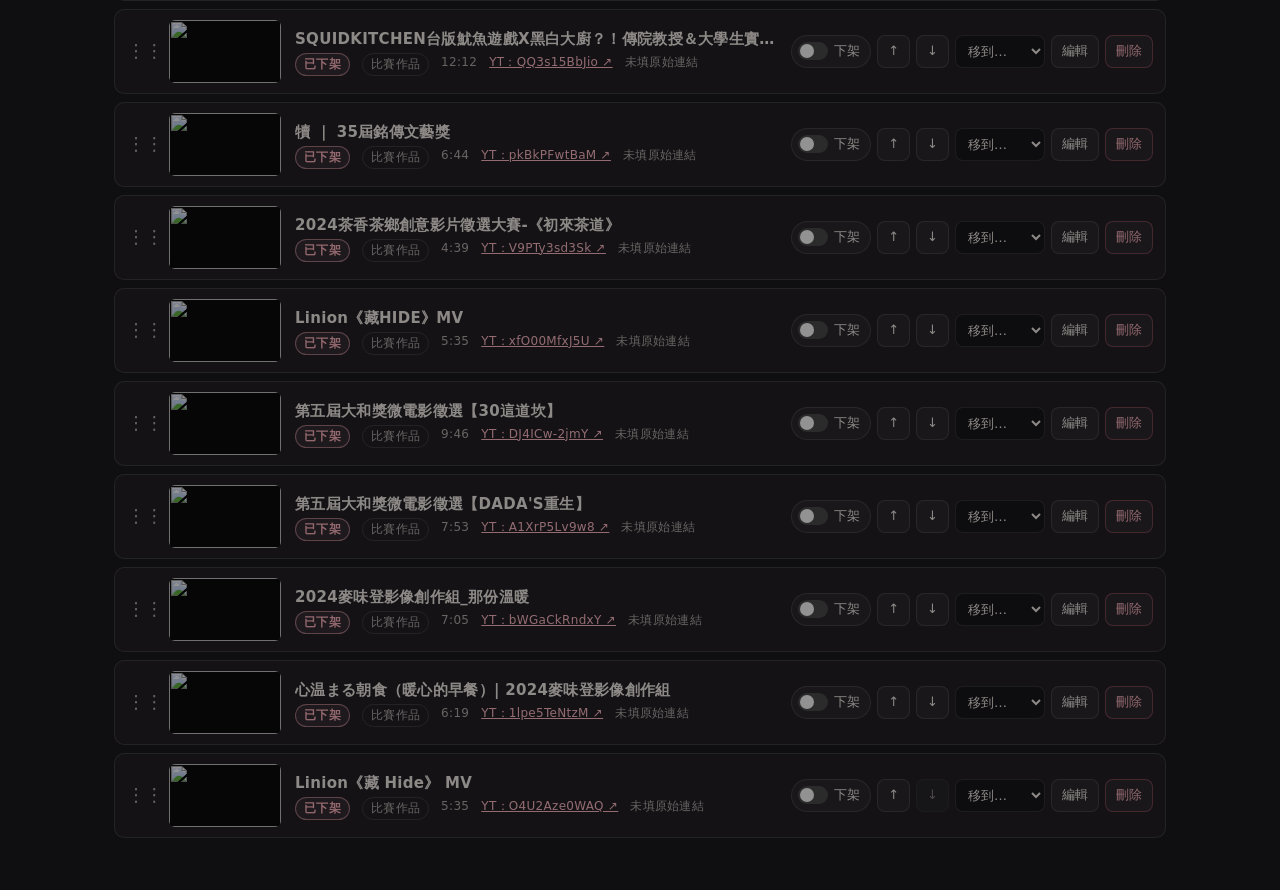
==== commit 10e3ee53: "Import all 商案作品/比賽作品 playlist videos (unpublished) + admin filters, cross-category drag, move menu" ====
--- a/admin/index.html
+++ b/admin/index.html
@@ -43,14 +43,30 @@
 .cat h3::before{content:"";width:4px;height:18px;background:var(--wine2);border-radius:2px}
 .item{display:grid;grid-template-columns:28px 112px minmax(0,1fr) auto;gap:14px;align-items:center;background:var(--card);border:1px solid var(--line);border-radius:10px;padding:10px 12px;margin-bottom:8px}
 .item.off{opacity:.55}
-.item.drag-over{border-color:var(--wine2);box-shadow:0 0 0 1px var(--wine2)}
+.item.dragging{opacity:.35}
+.item.drop-before{box-shadow:0 -3px 0 0 var(--wine2)}
+.item.drop-after{box-shadow:0 3px 0 0 var(--wine2)}
+.cat.drop-into{outline:2px dashed var(--wine2);outline-offset:6px;border-radius:10px}
+.cat h3 .colbtn{margin-left:auto;padding:3px 10px;font-size:12px}
+.cat .dropzone{border:1px dashed var(--line);border-radius:10px;padding:16px;text-align:center}
+.acts select[data-act=move]{width:auto;padding:5px 8px;font-size:13px}
 .handle{cursor:grab;color:var(--mu);text-align:center;font-size:18px;user-select:none}
 .item img{width:112px;height:63px;object-fit:cover;border-radius:6px;background:#000}
 .it-title{font-weight:700;overflow:hidden;text-overflow:ellipsis;white-space:nowrap}
 .it-sub{font-size:12px;color:var(--mu);display:flex;flex-wrap:wrap;gap:4px 12px;margin-top:2px}
 .badge{display:inline-block;font-size:12px;padding:1px 8px;border-radius:999px;border:1px solid var(--line)}
 .badge.on{background:rgba(63,163,107,.18);border-color:rgba(63,163,107,.6)}
-.badge.off{background:rgba(255,255,255,.06)}
+.badge.off{background:rgba(255,179,189,.08);border-color:rgba(255,179,189,.55);color:#ffb3bd;font-weight:700}
+.badge.pl{color:var(--mu)}
+.item.hide{display:none}
+.fbar{display:flex;flex-wrap:wrap;align-items:center;gap:8px 14px}
+.chips{display:inline-flex;border:1px solid var(--line);border-radius:999px;overflow:hidden}
+.chips button{border:0;border-radius:0;padding:6px 14px;font-size:13px;background:transparent}
+.chips button+button{border-left:1px solid var(--line)}
+.chips button.on{background:var(--wine2);color:#fff}
+.fbar select,.fbar input{width:auto;min-width:0}
+.fbar input{flex:1 1 180px}
+.fcount{font-size:13px;color:var(--mu)}
 .badge.v{background:rgba(158,42,58,.25);border-color:var(--wine2)}
 .acts{display:flex;flex-wrap:wrap;gap:6px;justify-content:flex-end}
 .acts button{padding:5px 10px;font-size:13px}
@@ -114,6 +130,19 @@
     <p class="note" style="margin-top:8px">會自動帶入影片 ID、縮圖與標題，新增後可再編輯。網站約在儲存後 1 分鐘更新。</p>
   </section>
 
+  <section class="panel" id="filterPanel">
+    <h2>篩選</h2>
+    <div class="fbar">
+      <div class="chips" id="fState" role="group" aria-label="上架狀態">
+        <button type="button" data-f="all" class="on">全部</button><button type="button" data-f="on">上架中</button><button type="button" data-f="off">已下架</button>
+      </div>
+      <select id="fPl" aria-label="來源播放清單"><option value="">所有來源</option><option>商案作品</option><option>比賽作品</option><option value="-">原有作品</option></select>
+      <input id="fQ" type="search" placeholder="搜尋標題／客戶／ID" aria-label="搜尋">
+      <span class="fcount" id="fCount"></span>
+    </div>
+    <p class="note" style="margin-top:8px">從播放清單匯入的影片預設為「已下架」，切換開關即可上架，確認後按「儲存並發布」。<br>影片可拖曳到其他分類的任一位置（可先「收合」分類或用篩選縮短清單）；手機請用每支影片的「移到…」選單。</p>
+  </section>
+
   <div id="list"></div>
 </main>
 
@@ -192,7 +221,8 @@
     youtubeId:w.youtubeId||w.id||'', thumb:w.thumb||'', stills:Array.isArray(w.stills)?w.stills.slice(0,3):[],
     published:w.published!==false, order:+w.order||0, sourceUrl:w.sourceUrl||'', sourcePlatform:w.sourcePlatform||'',
     views:(w.views===null||w.views===''||w.views===undefined)?null:+w.views, viewsUpdatedAt:w.viewsUpdatedAt||'',
-    meta:w.meta||'', dur:w.dur||'', vertical:!!w.vertical, biz:!!w.biz, ...(w.pano?{pano:true}:{})}));
+    meta:w.meta||'', dur:w.dur||'', vertical:!!w.vertical, biz:!!w.biz, ...(w.pano?{pano:true}:{}),
+    ...(w.playlist?{playlist:String(w.playlist)}:{}), ...(w.sourceTitle?{sourceTitle:String(w.sourceTitle)}:{})}));
   return {version:1,updatedAt:d.updatedAt||'',categories:CATS.slice(),works};
 }
 const byCat=c=>data.works.filter(w=>w.category===c).sort((a,b)=>a.order-b.order);
@@ -200,27 +230,45 @@
   const out=[]; CATS.forEach(c=>byCat(c).forEach((w,i)=>{w.order=i+1;out.push(w);})); data.works=out;
 }
 
+const FIL={state:'all',pl:'',q:''};
+const matchF=w=>(FIL.state==='all'||(FIL.state==='on')===!!w.published)&&(!FIL.pl||(FIL.pl==='-'?!w.playlist:w.playlist===FIL.pl))&&
+  (!FIL.q||[w.title,w.client,w.youtubeId,w.sourceTitle||'',w.meta].join(' ').toLowerCase().includes(FIL.q.toLowerCase()));
+function applyFilter(){
+  if(!data)return; let n=0;
+  document.querySelectorAll('#list .item').forEach(it=>{const w=find(it.dataset.id),ok=!!w&&matchF(w);it.classList.toggle('hide',!ok);if(ok)n++;});
+  document.querySelectorAll('#list .cat').forEach(sec=>{const vis=sec.querySelectorAll('.item:not(.hide)').length,tot=sec.querySelectorAll('.item').length;
+    let e=sec.querySelector('.fempty');if(tot&&!vis){if(!e){e=document.createElement('p');e.className='empty fempty';e.textContent='此分類沒有符合篩選的影片';sec.appendChild(e);}}else if(e)e.remove();});
+  const on=data.works.filter(w=>w.published).length;
+  $('#fCount').textContent=`顯示 ${n}／共 ${data.works.length} 支（上架 ${on}、下架 ${data.works.length-on}）`;
+  $('#fState').querySelectorAll('button').forEach(b=>b.classList.toggle('on',b.dataset.f===FIL.state));
+}
+$('#fState').addEventListener('click',e=>{const b=e.target.closest('button');if(!b)return;FIL.state=b.dataset.f;applyFilter();});
+$('#fPl').addEventListener('change',e=>{FIL.pl=e.target.value;applyFilter();});
+$('#fQ').addEventListener('input',e=>{FIL.q=e.target.value.trim();applyFilter();});
 function render(){
   const L=$('#list'); if(!data){L.innerHTML='';return;}
   L.innerHTML=CATS.map(c=>{const ws=byCat(c), on=ws.filter(w=>w.published).length;
-    return `<section class="cat" data-cat="${c}"><h3>${c}<span>上架 ${on}／共 ${ws.length} 支</span></h3>`+
-    (ws.length?ws.map((w,i)=>`<div class="item${w.published?'':' off'}" draggable="true" data-id="${esc(w.id)}">
+    const col=COLLAPSED.has(c);
+    return `<section class="cat${col?' collapsed':''}" data-cat="${c}"><h3>${c}<span>上架 ${on}／共 ${ws.length} 支</span><button type="button" class="colbtn" data-collapse aria-expanded="${!col}">${col?'展開 ▾':'收合 ▴'}</button></h3>`+
+    (col?'<p class="empty dropzone">（已收合，可把影片拖到這裡）</p>':ws.length?ws.map((w,i)=>`<div class="item${w.published?'':' off'}" draggable="true" data-id="${esc(w.id)}">
       <span class="handle" title="拖曳排序" aria-hidden="true">⋮⋮</span>
       <img src="${esc(thumbSrc(w))}" alt="" loading="lazy">
       <div><div class="it-title">${esc(w.title)||'（未命名）'}</div>
-        <div class="it-sub"><span class="badge ${w.published?'on':'off'}">${w.published?'上架中':'已下架'}</span>${w.client?`<span>${esc(w.client)}</span>`:''}<span>YT：${esc(w.youtubeId)}</span>${w.views!=null?`<span class="badge v">▶ ${fmtViews(w.views)} 次觀看</span>`:''}${w.sourceUrl?`<a href="${esc(w.sourceUrl)}" target="_blank" rel="noopener">原影片 ${esc(w.sourcePlatform||'')} ↗</a>`:'<span>未填原始連結</span>'}</div></div>
+        <div class="it-sub"><span class="badge ${w.published?'on':'off'}">${w.published?'上架中':'已下架'}</span>${w.client?`<span>${esc(w.client)}</span>`:''}${w.playlist?`<span class="badge pl">${esc(w.playlist)}</span>`:''}${w.dur?`<span>${esc(w.dur)}</span>`:''}<a href="https://www.youtube.com/watch?v=${encodeURIComponent(w.youtubeId)}" target="_blank" rel="noopener">YT：${esc(w.youtubeId)} ↗</a>${w.views!=null?`<span class="badge v">▶ ${fmtViews(w.views)} 次觀看</span>`:''}${w.sourceUrl?`<a href="${esc(w.sourceUrl)}" target="_blank" rel="noopener">原影片 ${esc(w.sourcePlatform||'')} ↗</a>`:'<span>未填原始連結</span>'}</div></div>
       <div class="acts">
         <span class="switch${w.published?' on':''}" role="switch" tabindex="0" aria-checked="${w.published}" data-act="toggle"><i></i>${w.published?'上架':'下架'}</span>
         <button type="button" data-act="up" ${i===0?'disabled':''} aria-label="上移">↑</button>
         <button type="button" data-act="down" ${i===ws.length-1?'disabled':''} aria-label="下移">↓</button>
+        <select data-act="move" aria-label="移到其他分類" title="移到其他分類"><option value="">移到…</option>${CATS.filter(x=>x!==c).map(x=>`<option value="${x}">${x}</option>`).join('')}</select>
         <button type="button" data-act="edit">編輯</button>
         <button type="button" class="danger" data-act="del">刪除</button>
-      </div></div>`).join(''):'<p class="empty">此分類目前沒有影片</p>')+'</section>';}).join('');
+      </div></div>`).join(''):'<p class="empty dropzone">此分類目前沒有影片（可把影片拖到這裡）</p>')+'</section>';}).join('');
+  applyFilter();
 }
 const find=id=>data.works.find(w=>w.id===id);
 $('#list').addEventListener('click',e=>{
   const a=e.target.closest('[data-act]'); if(!a) return; const it=a.closest('.item'); const w=find(it.dataset.id); if(!w) return;
-  const act=a.dataset.act;
+  const act=a.dataset.act; if(act==='move')return;
   if(act==='toggle'){w.published=!w.published;}
   else if(act==='up'||act==='down'){const ws=byCat(w.category),i=ws.indexOf(w),j=act==='up'?i-1:i+1;if(j<0||j>=ws.length)return;const t=ws[i].order;ws[i].order=ws[j].order;ws[j].order=t;renumber();}
   else if(act==='edit'){openEdit(w);return;}
@@ -230,11 +278,31 @@
 $('#list').addEventListener('keydown',e=>{const s=e.target.closest('.switch');if(s&&(e.key===' '||e.key==='Enter')){e.preventDefault();s.click();}});
 // drag & drop within a category
 let dragId=null;
-$('#list').addEventListener('dragstart',e=>{const it=e.target.closest('.item');if(!it)return;dragId=it.dataset.id;e.dataTransfer.effectAllowed='move';e.dataTransfer.setData('text/plain',dragId);});
-$('#list').addEventListener('dragover',e=>{const it=e.target.closest('.item');if(!it||!dragId)return;const a=find(dragId),b=find(it.dataset.id);if(!a||!b||a.category!==b.category)return;e.preventDefault();document.querySelectorAll('.drag-over').forEach(x=>x.classList.remove('drag-over'));it.classList.add('drag-over');});
-$('#list').addEventListener('drop',e=>{const it=e.target.closest('.item');if(!it||!dragId)return;e.preventDefault();const a=find(dragId),b=find(it.dataset.id);dragId=null;if(!a||!b||a===b||a.category!==b.category)return;
-  const ws=byCat(a.category).filter(x=>x!==a);ws.splice(ws.indexOf(b)+(a.order<b.order?1:0),0,a);ws.forEach((x,i)=>x.order=i+1);renumber();render();setDirty(true);});
-$('#list').addEventListener('dragend',()=>{dragId=null;document.querySelectorAll('.drag-over').forEach(x=>x.classList.remove('drag-over'));});
+function moveTo(a,cat,before){ // move work a into category cat, before work `before` (null = end)
+  if(!CATS.includes(cat))return false;
+  const ws=byCat(cat).filter(x=>x!==a); let i=before?ws.indexOf(before):-1; if(i<0)i=ws.length;
+  ws.splice(i,0,a); a.category=cat; ws.forEach((x,k)=>x.order=k+1); renumber(); return true;
+}
+const clearDrop=()=>document.querySelectorAll('.drop-before,.drop-after,.drop-into').forEach(x=>x.classList.remove('drop-before','drop-after','drop-into'));
+function dropTarget(e){ // -> {cat, before, el, cls}
+  const it=e.target.closest('.item:not(.hide)'), sec=e.target.closest('.cat'); if(!sec)return null;
+  if(it&&it.dataset.id!==dragId){const r=it.getBoundingClientRect(),after=e.clientY>r.top+r.height/2,b=find(it.dataset.id);
+    const ws=byCat(sec.dataset.cat).filter(x=>x.id!==dragId);
+    return {cat:sec.dataset.cat,before:after?(ws[ws.indexOf(b)+1]||null):b,el:it,cls:after?'drop-after':'drop-before'};}
+  if(it)return {cat:sec.dataset.cat,self:true};
+  return {cat:sec.dataset.cat,before:null,el:sec,cls:'drop-into'};
+}
+$('#list').addEventListener('dragstart',e=>{const it=e.target.closest('.item');if(!it)return;dragId=it.dataset.id;it.classList.add('dragging');e.dataTransfer.effectAllowed='move';e.dataTransfer.setData('text/plain',dragId);});
+$('#list').addEventListener('dragover',e=>{if(!dragId)return;const t=dropTarget(e);if(!t)return;e.preventDefault();e.dataTransfer.dropEffect='move';clearDrop();if(t.el)t.el.classList.add(t.cls);});
+$('#list').addEventListener('drop',e=>{if(!dragId)return;const t=dropTarget(e),a=find(dragId);dragId=null;clearDrop();if(!t||!a||t.self)return;e.preventDefault();
+  if(moveTo(a,t.cat,t.before)){render();setDirty(true);}});
+$('#list').addEventListener('dragend',()=>{dragId=null;clearDrop();document.querySelectorAll('.dragging').forEach(x=>x.classList.remove('dragging'));});
+// touch-friendly fallback: 「移到」 menu on each item
+$('#list').addEventListener('change',e=>{const sel=e.target.closest('select[data-act="move"]');if(!sel)return;const w=find(sel.closest('.item').dataset.id),c=sel.value;sel.value='';
+  if(!w||!c||c===w.category)return; if(moveTo(w,c,null)){render();setDirty(true);msg(esc(`已將「${w.title}」移到「${c}」（排在最後），記得按「儲存並發布」。`),'ok');}});
+// collapse / expand a category group
+const COLLAPSED=new Set();
+$('#list').addEventListener('click',e=>{const h=e.target.closest('[data-collapse]');if(!h)return;const c=h.closest('.cat').dataset.cat;COLLAPSED.has(c)?COLLAPSED.delete(c):COLLAPSED.add(c);render();});
 
 // edit dialog
 const F=k=>$('#f_'+k);
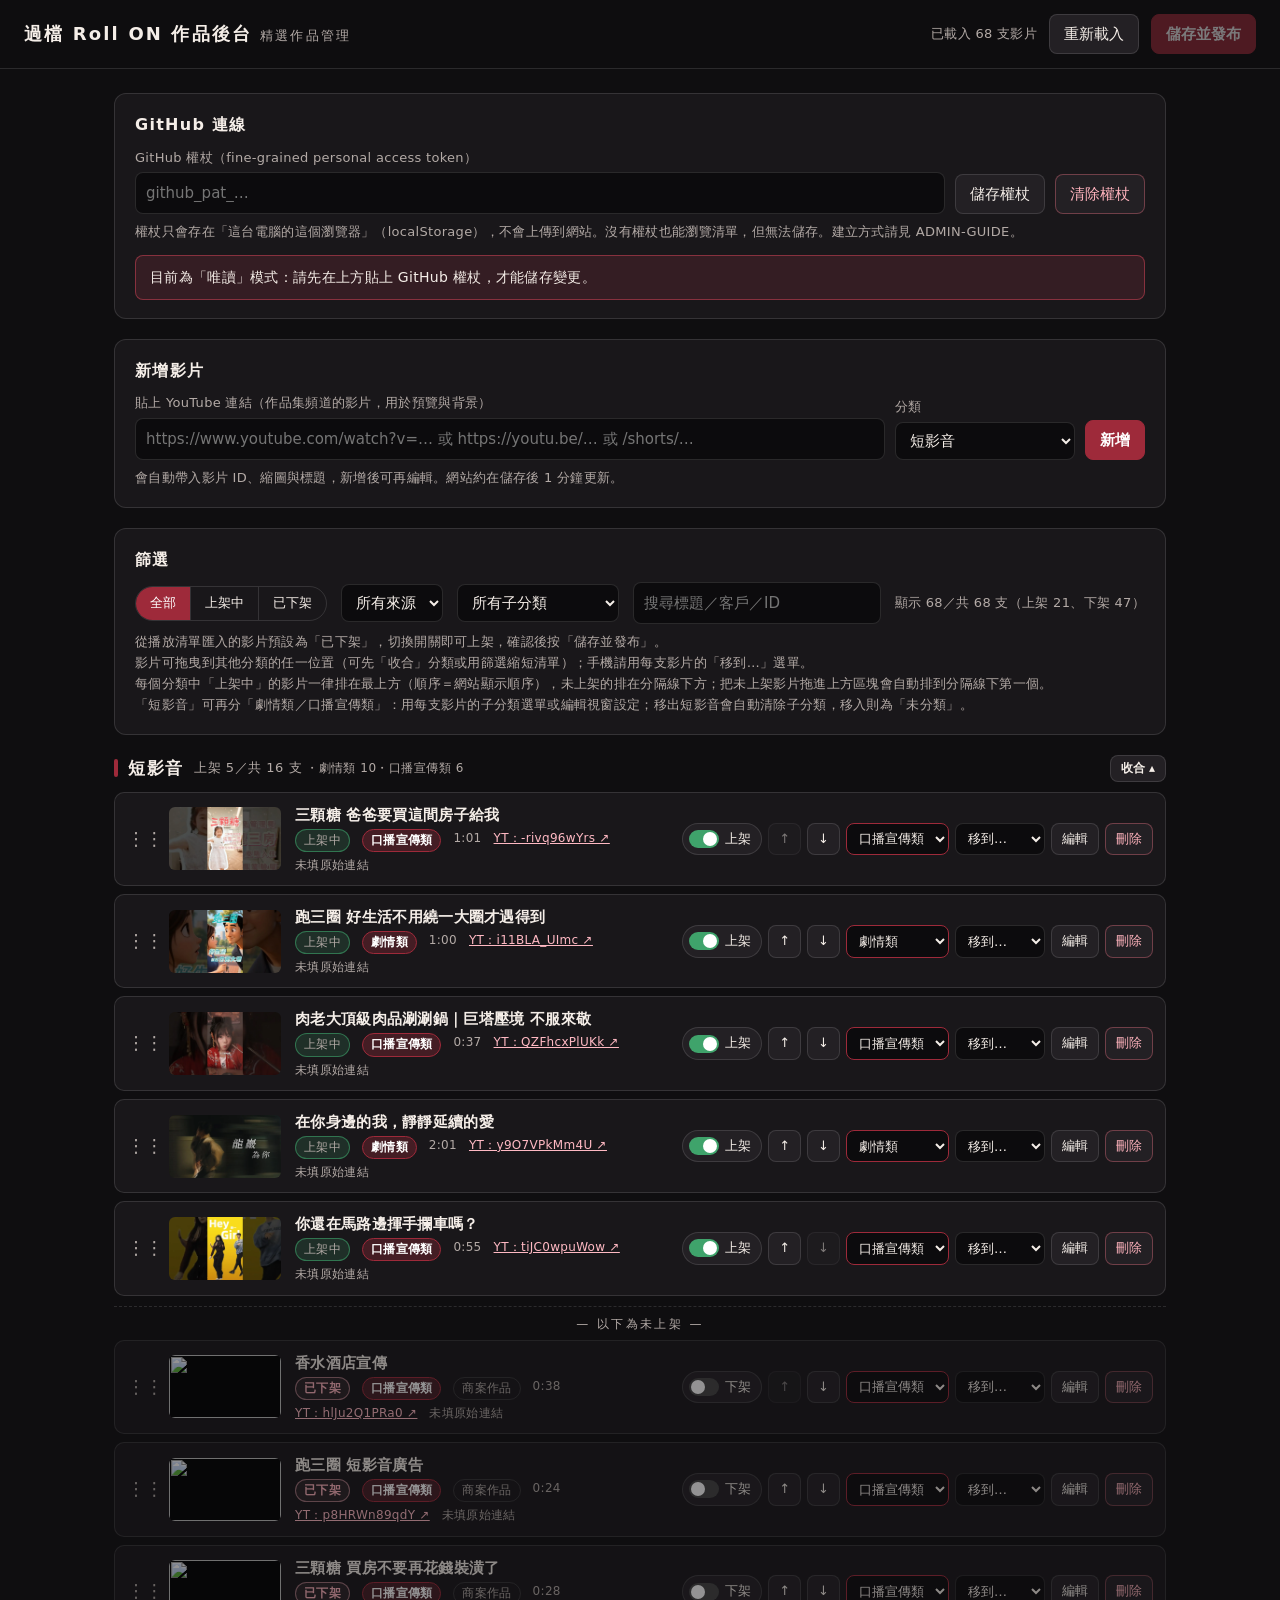
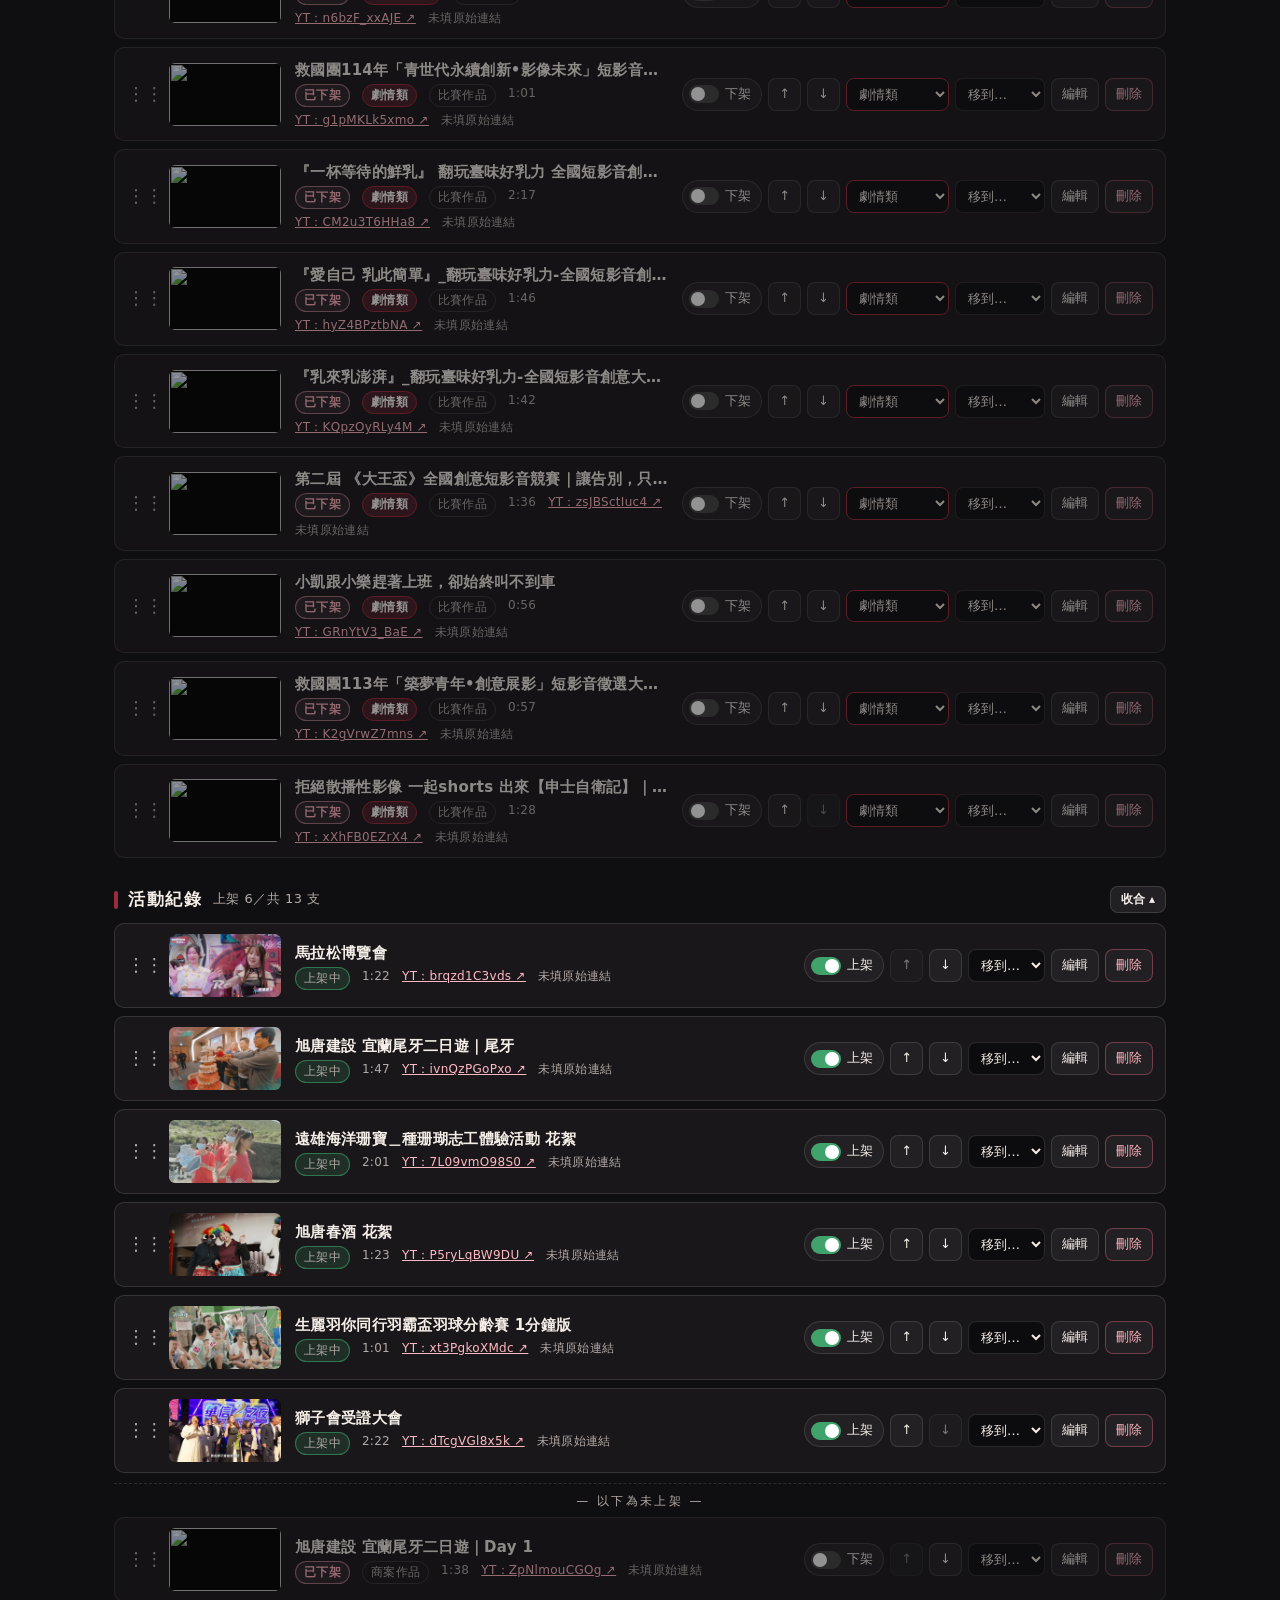
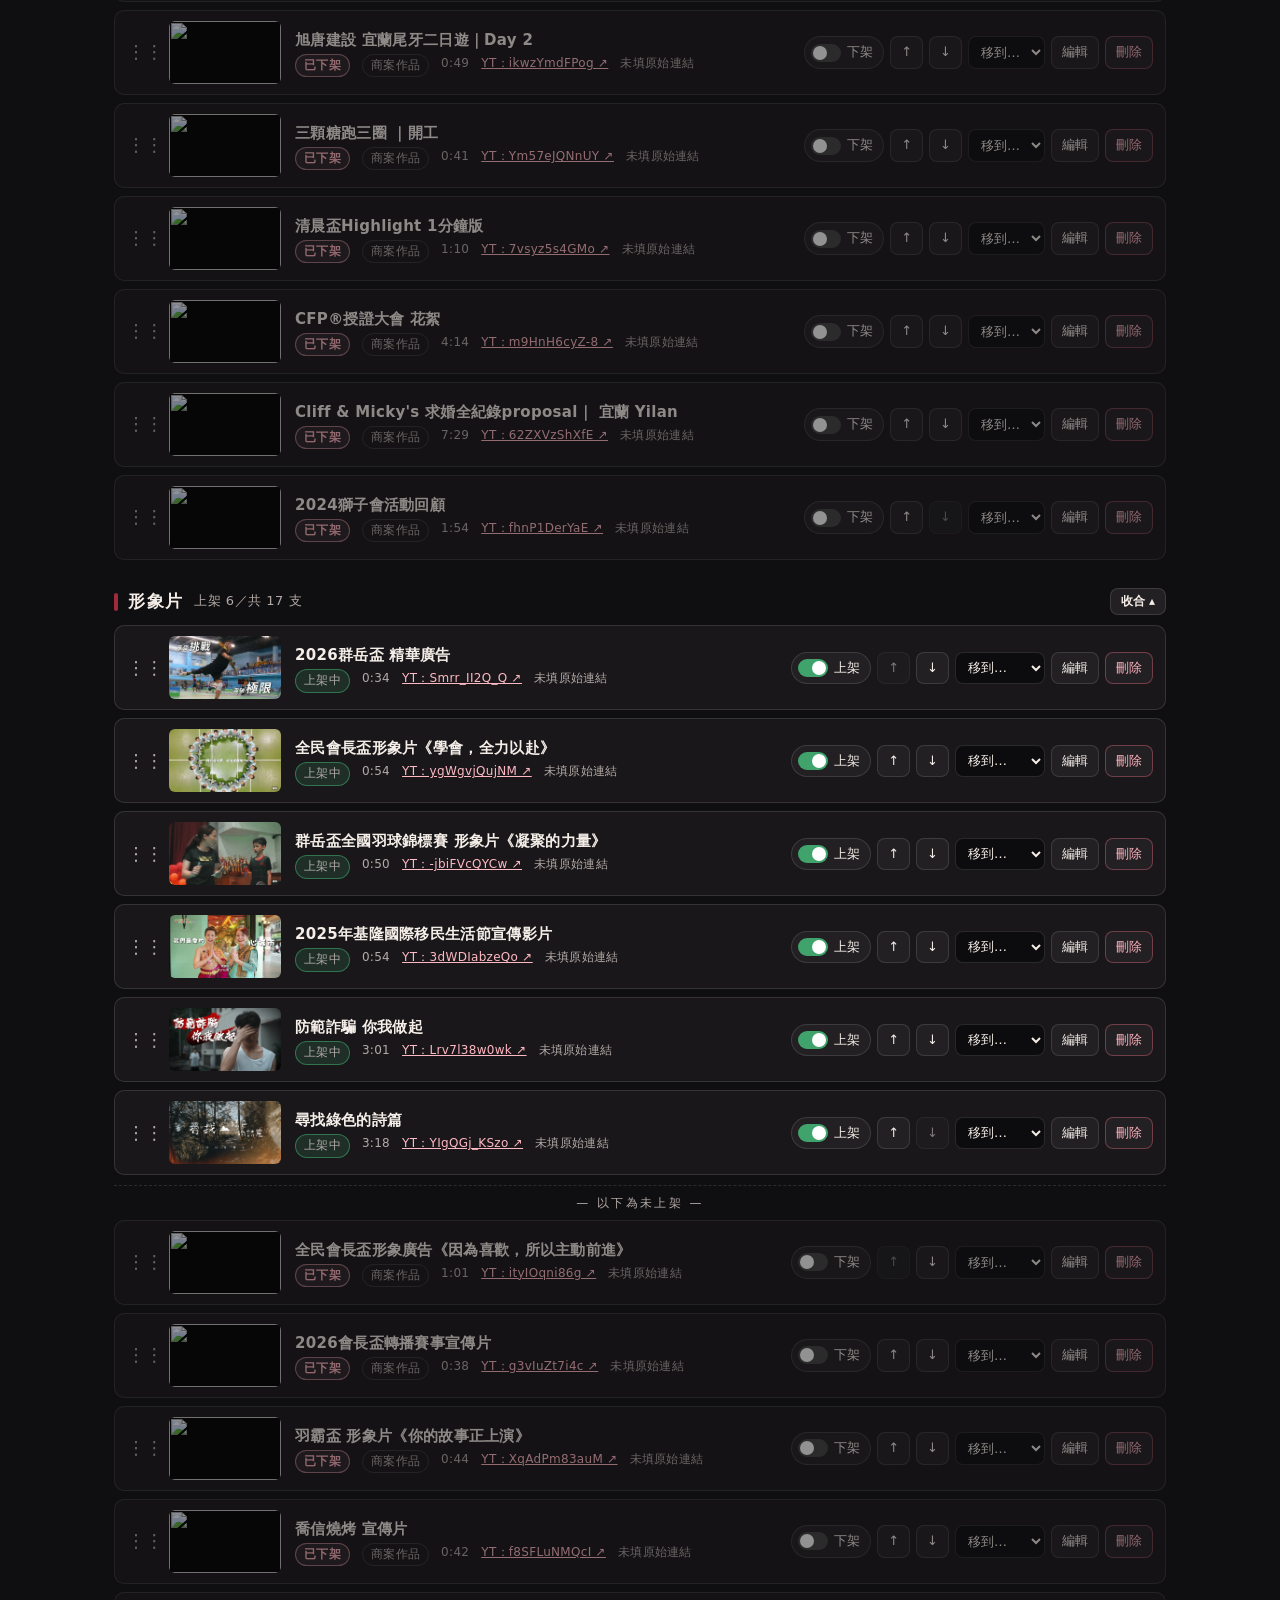
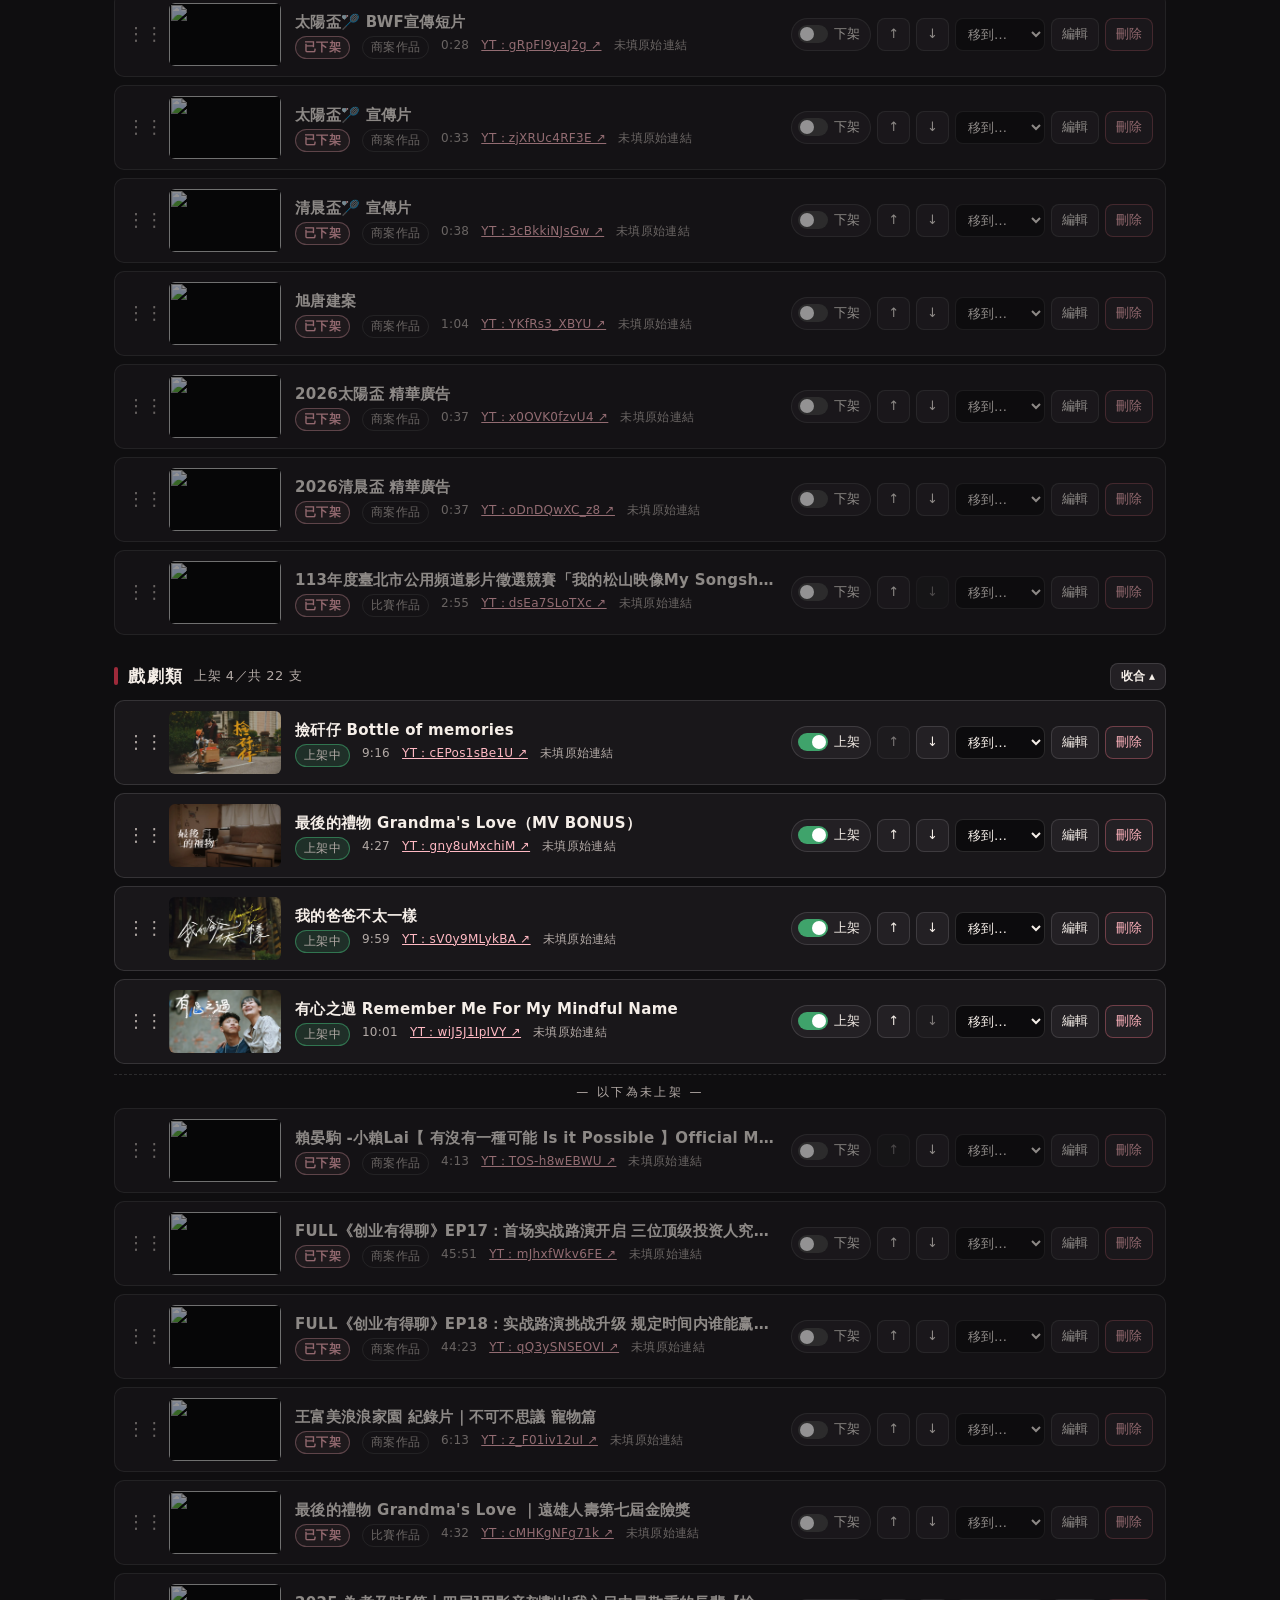
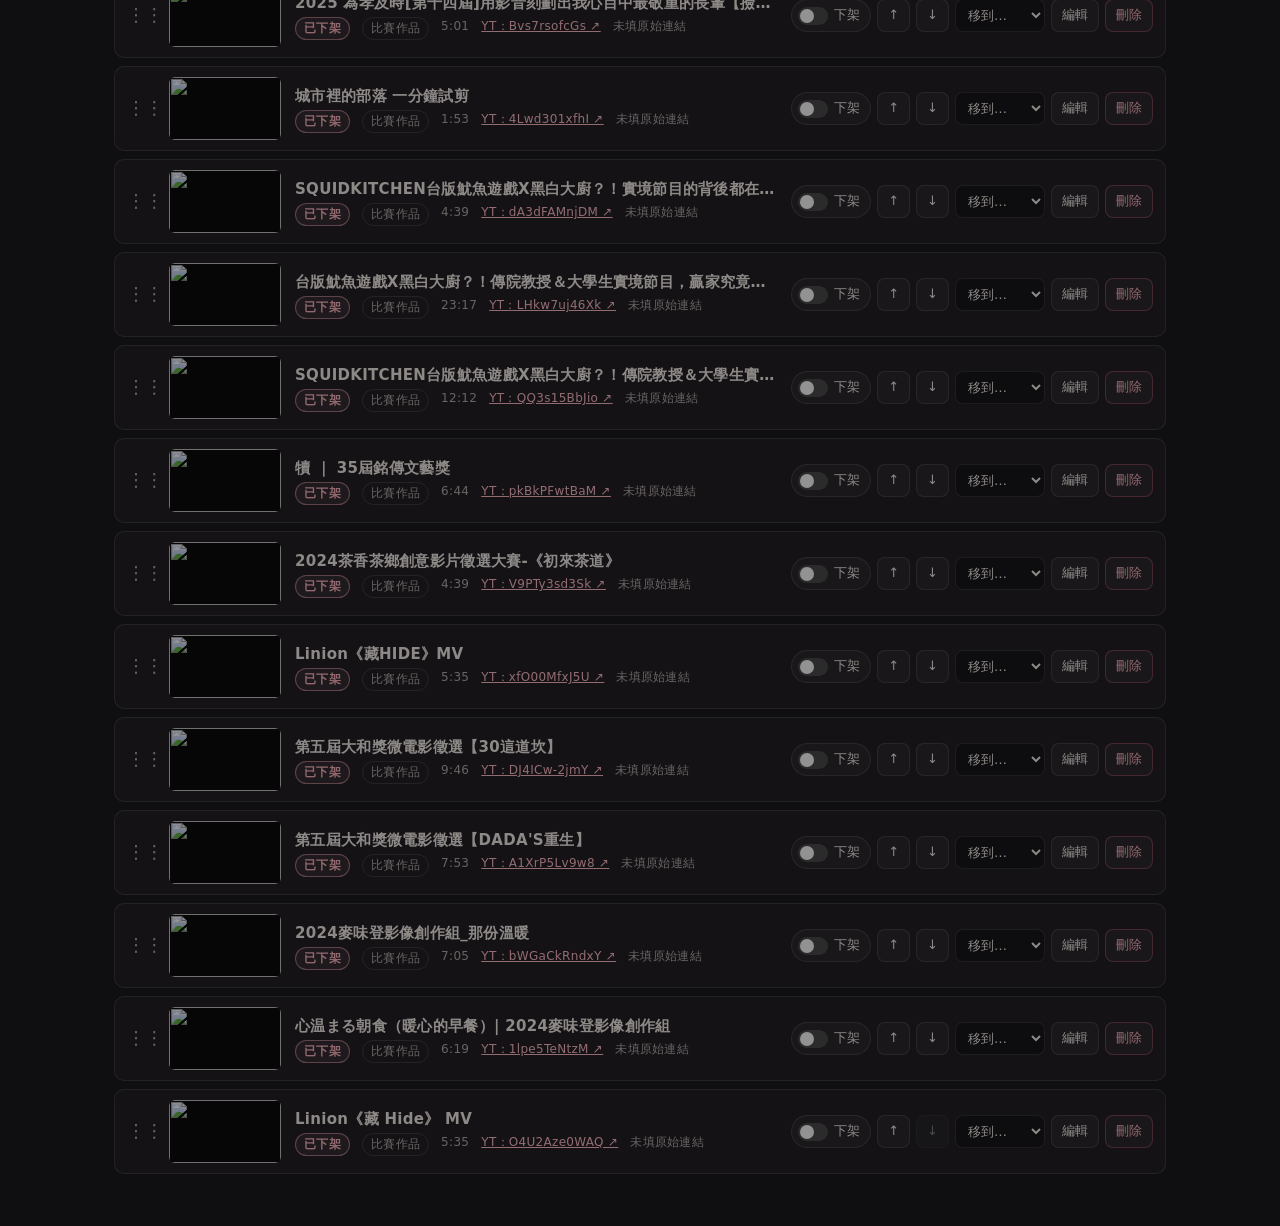
==== commit b4f7a88a: "短影音子分類（劇情類／口播宣傳類）+ 後台上架影片置頂" ====
--- a/admin/index.html
+++ b/admin/index.html
@@ -58,6 +58,14 @@
 .badge.on{background:rgba(63,163,107,.18);border-color:rgba(63,163,107,.6)}
 .badge.off{background:rgba(255,179,189,.08);border-color:rgba(255,179,189,.55);color:#ffb3bd;font-weight:700}
 .badge.pl{color:var(--mu)}
+[hidden]{display:none!important}
+.pubdiv{margin:10px 0 6px;text-align:center;font-size:12px;letter-spacing:.2em;color:var(--mu);border-top:1px dashed var(--line);padding-top:8px}
+.badge.sub{background:rgba(158,42,58,.32);border-color:var(--wine2);color:#fff;font-weight:700}
+.badge.warn{background:rgba(255,196,0,.12);border-color:rgba(255,196,0,.7);color:#ffd666;font-weight:700}
+.acts select[data-act=sub]{width:auto;padding:5px 8px;font-size:13px;border-color:var(--wine2)}
+.acts select[data-act=sub].unset{border-color:rgba(255,196,0,.8);color:#ffd666}
+.cat h3 .subsum{font-size:12px;color:var(--mu);font-weight:400;margin-left:4px}
+.cat h3 .subsum b{color:#ffd666}
 .item.hide{display:none}
 .fbar{display:flex;flex-wrap:wrap;align-items:center;gap:8px 14px}
 .chips{display:inline-flex;border:1px solid var(--line);border-radius:999px;overflow:hidden}
@@ -137,10 +145,11 @@
         <button type="button" data-f="all" class="on">全部</button><button type="button" data-f="on">上架中</button><button type="button" data-f="off">已下架</button>
       </div>
       <select id="fPl" aria-label="來源播放清單"><option value="">所有來源</option><option>商案作品</option><option>比賽作品</option><option value="-">原有作品</option></select>
+      <select id="fSub" aria-label="短影音子分類"><option value="">所有子分類</option><option>劇情類</option><option>口播宣傳類</option><option value="-">未分類（短影音）</option></select>
       <input id="fQ" type="search" placeholder="搜尋標題／客戶／ID" aria-label="搜尋">
       <span class="fcount" id="fCount"></span>
     </div>
-    <p class="note" style="margin-top:8px">從播放清單匯入的影片預設為「已下架」，切換開關即可上架，確認後按「儲存並發布」。<br>影片可拖曳到其他分類的任一位置（可先「收合」分類或用篩選縮短清單）；手機請用每支影片的「移到…」選單。</p>
+    <p class="note" style="margin-top:8px">從播放清單匯入的影片預設為「已下架」，切換開關即可上架，確認後按「儲存並發布」。<br>影片可拖曳到其他分類的任一位置（可先「收合」分類或用篩選縮短清單）；手機請用每支影片的「移到…」選單。<br>每個分類中「上架中」的影片一律排在最上方（順序＝網站顯示順序），未上架的排在分隔線下方；把未上架影片拖進上方區塊會自動排到分隔線下第一個。<br>「短影音」可再分「劇情類／口播宣傳類」：用每支影片的子分類選單或編輯視窗設定；移出短影音會自動清除子分類，移入則為「未分類」。</p>
   </section>
 
   <div id="list"></div>
@@ -153,6 +162,7 @@
       <div class="full"><label for="f_title">標題</label><input id="f_title" required></div>
       <div><label for="f_client">客戶／品牌</label><input id="f_client" placeholder="例：旭唐建設"></div>
       <div><label for="f_category">分類</label><select id="f_category"></select></div>
+      <div id="f_subWrap"><label for="f_subcategory">短影音子分類</label><select id="f_subcategory"><option value="">未分類</option><option>劇情類</option><option>口播宣傳類</option></select></div>
       <div><label for="f_youtubeId">YouTube 影片 ID 或連結（預覽／背景用）</label><input id="f_youtubeId" required></div>
       <div><label for="f_dur">片長（例 1:22）</label><input id="f_dur"></div>
       <div class="full"><label for="f_meta">說明文字（日期・類型・得獎等）</label><input id="f_meta"></div>
@@ -216,49 +226,60 @@
 const today=()=>{const d=new Date(),p=n=>String(n).padStart(2,'0');return `${d.getFullYear()}-${p(d.getMonth()+1)}-${p(d.getDate())}`;};
 
 function normalize(d){
-  const works=(Array.isArray(d)?d:d.works||[]).map(w=>({
-    id:w.id||w.youtubeId, title:w.title||'', client:w.client||'', category:CATS.includes(w.category)?w.category:CATS[0],
+  const works=(Array.isArray(d)?d:d.works||[]).map(w=>{const category=CATS.includes(w.category)?w.category:CATS[0]; return {
+    id:w.id||w.youtubeId, title:w.title||'', client:w.client||'', category,
     youtubeId:w.youtubeId||w.id||'', thumb:w.thumb||'', stills:Array.isArray(w.stills)?w.stills.slice(0,3):[],
     published:w.published!==false, order:+w.order||0, sourceUrl:w.sourceUrl||'', sourcePlatform:w.sourcePlatform||'',
     views:(w.views===null||w.views===''||w.views===undefined)?null:+w.views, viewsUpdatedAt:w.viewsUpdatedAt||'',
     meta:w.meta||'', dur:w.dur||'', vertical:!!w.vertical, biz:!!w.biz, ...(w.pano?{pano:true}:{}),
-    ...(w.playlist?{playlist:String(w.playlist)}:{}), ...(w.sourceTitle?{sourceTitle:String(w.sourceTitle)}:{})}));
-  return {version:1,updatedAt:d.updatedAt||'',categories:CATS.slice(),works};
-}
+    ...(w.playlist?{playlist:String(w.playlist)}:{}), ...(w.sourceTitle?{sourceTitle:String(w.sourceTitle)}:{}),
+    ...(category===SHORT?{subcategory:SUBS.includes(w.subcategory)?w.subcategory:''}:{})};});
+  return {version:1,updatedAt:d.updatedAt||'',categories:CATS.slice(),subcategories:{[SHORT]:SUBS.slice()},works};
+}
+const SHORT='短影音', SUBS=['劇情類','口播宣傳類']; // 短影音 subcategories ('' = 未分類)
+const setCatOf=(w,cat)=>{ if(cat===SHORT){ if(w.category!==SHORT||!SUBS.includes(w.subcategory)) w.subcategory=''; } else delete w.subcategory; w.category=cat; };
 const byCat=c=>data.works.filter(w=>w.category===c).sort((a,b)=>a.order-b.order);
 function renumber(){ // keep array grouped by category, order 1..n inside each
-  const out=[]; CATS.forEach(c=>byCat(c).forEach((w,i)=>{w.order=i+1;out.push(w);})); data.works=out;
-}
-
-const FIL={state:'all',pl:'',q:''};
-const matchF=w=>(FIL.state==='all'||(FIL.state==='on')===!!w.published)&&(!FIL.pl||(FIL.pl==='-'?!w.playlist:w.playlist===FIL.pl))&&
+  // published items always first (keeping their front-end order), then unpublished
+  const out=[]; CATS.forEach(c=>{const ws=byCat(c);[...ws.filter(w=>w.published),...ws.filter(w=>!w.published)].forEach((w,i)=>{w.order=i+1;out.push(w);});}); data.works=out;
+}
+
+const FIL={state:'all',pl:'',q:'',sub:''};
+const matchF=w=>(!FIL.sub||(w.category===SHORT&&(FIL.sub==='-'?!w.subcategory:w.subcategory===FIL.sub)))&&(FIL.state==='all'||(FIL.state==='on')===!!w.published)&&(!FIL.pl||(FIL.pl==='-'?!w.playlist:w.playlist===FIL.pl))&&
   (!FIL.q||[w.title,w.client,w.youtubeId,w.sourceTitle||'',w.meta].join(' ').toLowerCase().includes(FIL.q.toLowerCase()));
 function applyFilter(){
   if(!data)return; let n=0;
   document.querySelectorAll('#list .item').forEach(it=>{const w=find(it.dataset.id),ok=!!w&&matchF(w);it.classList.toggle('hide',!ok);if(ok)n++;});
   document.querySelectorAll('#list .cat').forEach(sec=>{const vis=sec.querySelectorAll('.item:not(.hide)').length,tot=sec.querySelectorAll('.item').length;
     let e=sec.querySelector('.fempty');if(tot&&!vis){if(!e){e=document.createElement('p');e.className='empty fempty';e.textContent='此分類沒有符合篩選的影片';sec.appendChild(e);}}else if(e)e.remove();});
+  document.querySelectorAll('#list .pubdiv').forEach(d=>{const sec=d.closest('.cat');d.hidden=!(sec.querySelector('.item:not(.off):not(.hide)')&&sec.querySelector('.item.off:not(.hide)'));});
   const on=data.works.filter(w=>w.published).length;
   $('#fCount').textContent=`顯示 ${n}／共 ${data.works.length} 支（上架 ${on}、下架 ${data.works.length-on}）`;
   $('#fState').querySelectorAll('button').forEach(b=>b.classList.toggle('on',b.dataset.f===FIL.state));
 }
 $('#fState').addEventListener('click',e=>{const b=e.target.closest('button');if(!b)return;FIL.state=b.dataset.f;applyFilter();});
 $('#fPl').addEventListener('change',e=>{FIL.pl=e.target.value;applyFilter();});
+$('#fSub').addEventListener('change',e=>{FIL.sub=e.target.value;applyFilter();});
 $('#fQ').addEventListener('input',e=>{FIL.q=e.target.value.trim();applyFilter();});
+const subSum=ws=>{const n=k=>ws.filter(w=>(w.subcategory||'')===k).length,u=n('');
+  return `<span class="subsum">・${SUBS.map(k=>`${k} ${n(k)}`).join('・')}${u?`・<b>未分類 ${u}</b>`:''}</span>`;};
+const subBadge=w=>w.category!==SHORT?'':w.subcategory?`<span class="badge sub">${esc(w.subcategory)}</span>`:'<span class="badge warn" title="請選擇子分類">⚠ 未分類</span>';
+const subSel=w=>w.category!==SHORT?'':`<select data-act="sub" class="${w.subcategory?'':'unset'}" aria-label="短影音子分類" title="短影音子分類"><option value="">未分類</option>${SUBS.map(k=>`<option${w.subcategory===k?' selected':''}>${k}</option>`).join('')}</select>`;
 function render(){
   const L=$('#list'); if(!data){L.innerHTML='';return;}
   L.innerHTML=CATS.map(c=>{const ws=byCat(c), on=ws.filter(w=>w.published).length;
     const col=COLLAPSED.has(c);
-    return `<section class="cat${col?' collapsed':''}" data-cat="${c}"><h3>${c}<span>上架 ${on}／共 ${ws.length} 支</span><button type="button" class="colbtn" data-collapse aria-expanded="${!col}">${col?'展開 ▾':'收合 ▴'}</button></h3>`+
-    (col?'<p class="empty dropzone">（已收合，可把影片拖到這裡）</p>':ws.length?ws.map((w,i)=>`<div class="item${w.published?'':' off'}" draggable="true" data-id="${esc(w.id)}">
+    return `<section class="cat${col?' collapsed':''}" data-cat="${c}"><h3>${c}<span>上架 ${on}／共 ${ws.length} 支${c===SHORT?subSum(ws):''}</span><button type="button" class="colbtn" data-collapse aria-expanded="${!col}">${col?'展開 ▾':'收合 ▴'}</button></h3>`+
+    (col?'<p class="empty dropzone">（已收合，可把影片拖到這裡）</p>':ws.length?ws.map((w,i)=>`${!w.published&&on&&i===on?'<p class="pubdiv" aria-hidden="true">— 以下為未上架 —</p>':''}<div class="item${w.published?'':' off'}" draggable="true" data-id="${esc(w.id)}">
       <span class="handle" title="拖曳排序" aria-hidden="true">⋮⋮</span>
       <img src="${esc(thumbSrc(w))}" alt="" loading="lazy">
       <div><div class="it-title">${esc(w.title)||'（未命名）'}</div>
-        <div class="it-sub"><span class="badge ${w.published?'on':'off'}">${w.published?'上架中':'已下架'}</span>${w.client?`<span>${esc(w.client)}</span>`:''}${w.playlist?`<span class="badge pl">${esc(w.playlist)}</span>`:''}${w.dur?`<span>${esc(w.dur)}</span>`:''}<a href="https://www.youtube.com/watch?v=${encodeURIComponent(w.youtubeId)}" target="_blank" rel="noopener">YT：${esc(w.youtubeId)} ↗</a>${w.views!=null?`<span class="badge v">▶ ${fmtViews(w.views)} 次觀看</span>`:''}${w.sourceUrl?`<a href="${esc(w.sourceUrl)}" target="_blank" rel="noopener">原影片 ${esc(w.sourcePlatform||'')} ↗</a>`:'<span>未填原始連結</span>'}</div></div>
+        <div class="it-sub"><span class="badge ${w.published?'on':'off'}">${w.published?'上架中':'已下架'}</span>${subBadge(w)}${w.client?`<span>${esc(w.client)}</span>`:''}${w.playlist?`<span class="badge pl">${esc(w.playlist)}</span>`:''}${w.dur?`<span>${esc(w.dur)}</span>`:''}<a href="https://www.youtube.com/watch?v=${encodeURIComponent(w.youtubeId)}" target="_blank" rel="noopener">YT：${esc(w.youtubeId)} ↗</a>${w.views!=null?`<span class="badge v">▶ ${fmtViews(w.views)} 次觀看</span>`:''}${w.sourceUrl?`<a href="${esc(w.sourceUrl)}" target="_blank" rel="noopener">原影片 ${esc(w.sourcePlatform||'')} ↗</a>`:'<span>未填原始連結</span>'}</div></div>
       <div class="acts">
         <span class="switch${w.published?' on':''}" role="switch" tabindex="0" aria-checked="${w.published}" data-act="toggle"><i></i>${w.published?'上架':'下架'}</span>
-        <button type="button" data-act="up" ${i===0?'disabled':''} aria-label="上移">↑</button>
-        <button type="button" data-act="down" ${i===ws.length-1?'disabled':''} aria-label="下移">↓</button>
+        <button type="button" data-act="up" ${i===0||i===on?'disabled':''} aria-label="上移">↑</button>
+        <button type="button" data-act="down" ${i===ws.length-1||i===on-1?'disabled':''} aria-label="下移">↓</button>
+        ${subSel(w)}
         <select data-act="move" aria-label="移到其他分類" title="移到其他分類"><option value="">移到…</option>${CATS.filter(x=>x!==c).map(x=>`<option value="${x}">${x}</option>`).join('')}</select>
         <button type="button" data-act="edit">編輯</button>
         <button type="button" class="danger" data-act="del">刪除</button>
@@ -268,8 +289,10 @@
 const find=id=>data.works.find(w=>w.id===id);
 $('#list').addEventListener('click',e=>{
   const a=e.target.closest('[data-act]'); if(!a) return; const it=a.closest('.item'); const w=find(it.dataset.id); if(!w) return;
-  const act=a.dataset.act; if(act==='move')return;
-  if(act==='toggle'){w.published=!w.published;}
+  const act=a.dataset.act; if(act==='move'||act==='sub')return;
+  if(act==='toggle'){ // 上架 -> end of the published block; 下架 -> top of the unpublished block
+    const ws=byCat(w.category).filter(x=>x!==w), k=ws.filter(x=>x.published).length; ws.splice(k,0,w); ws.forEach((x,i)=>x.order=i+1);
+    w.published=!w.published; renumber();}
   else if(act==='up'||act==='down'){const ws=byCat(w.category),i=ws.indexOf(w),j=act==='up'?i-1:i+1;if(j<0||j>=ws.length)return;const t=ws[i].order;ws[i].order=ws[j].order;ws[j].order=t;renumber();}
   else if(act==='edit'){openEdit(w);return;}
   else if(act==='del'){if(!confirm(`確定要刪除「${w.title}」嗎？\n（按「儲存並發布」後才會真正從網站移除）`))return;data.works=data.works.filter(x=>x!==w);renumber();}
@@ -281,7 +304,7 @@
 function moveTo(a,cat,before){ // move work a into category cat, before work `before` (null = end)
   if(!CATS.includes(cat))return false;
   const ws=byCat(cat).filter(x=>x!==a); let i=before?ws.indexOf(before):-1; if(i<0)i=ws.length;
-  ws.splice(i,0,a); a.category=cat; ws.forEach((x,k)=>x.order=k+1); renumber(); return true;
+  ws.splice(i,0,a); setCatOf(a,cat); ws.forEach((x,k)=>x.order=k+1); renumber(); return true; // renumber snaps a to its own block
 }
 const clearDrop=()=>document.querySelectorAll('.drop-before,.drop-after,.drop-into').forEach(x=>x.classList.remove('drop-before','drop-after','drop-into'));
 function dropTarget(e){ // -> {cat, before, el, cls}
@@ -300,6 +323,9 @@
 // touch-friendly fallback: 「移到」 menu on each item
 $('#list').addEventListener('change',e=>{const sel=e.target.closest('select[data-act="move"]');if(!sel)return;const w=find(sel.closest('.item').dataset.id),c=sel.value;sel.value='';
   if(!w||!c||c===w.category)return; if(moveTo(w,c,null)){render();setDirty(true);msg(esc(`已將「${w.title}」移到「${c}」（排在最後），記得按「儲存並發布」。`),'ok');}});
+// 短影音 subcategory inline select
+$('#list').addEventListener('change',e=>{const sel=e.target.closest('select[data-act="sub"]');if(!sel)return;const w=find(sel.closest('.item').dataset.id);if(!w||w.category!==SHORT)return;
+  w.subcategory=SUBS.includes(sel.value)?sel.value:'';render();setDirty(true);});
 // collapse / expand a category group
 const COLLAPSED=new Set();
 $('#list').addEventListener('click',e=>{const h=e.target.closest('[data-collapse]');if(!h)return;const c=h.closest('.cat').dataset.cat;COLLAPSED.has(c)?COLLAPSED.delete(c):COLLAPSED.add(c);render();});
@@ -313,13 +339,16 @@
   const src=p=>/^https?:/.test(p)?p:'../assets/'+p;
   F('prev').innerHTML=`<img src="${esc(t?src(t):ytThumb(id))}" alt="主縮圖">`+[0,1,2].map(n=>`<img class="s" src="${esc(st[n]?src(st[n]):`https://i.ytimg.com/vi/${id}/hq${n+1}.jpg`)}" alt="截圖 ${n+1}">`).join('');
 }
+function subVis(){ $('#f_subWrap').hidden=F('category').value!==SHORT; }
 function openEdit(w,isNew){
   editing={w,isNew};$('#dlgTitle').textContent=isNew?'新增影片':'編輯影片';
   ['title','client','category','youtubeId','dur','meta','thumb','sourceUrl','sourcePlatform','viewsUpdatedAt'].forEach(k=>F(k).value=w[k]||'');
   F('stills').value=(w.stills||[]).join('\n'); F('views').value=w.views==null?'':w.views;
+  F('subcategory').value=w.category===SHORT&&SUBS.includes(w.subcategory)?w.subcategory:''; subVis();
   F('published').checked=w.published; F('vertical').checked=w.vertical; F('biz').checked=w.biz; F('err').textContent='';
   preview(); $('#dlg').showModal();
 }
+F('category').addEventListener('change',()=>{ const w=editing.w; F('subcategory').value=F('category').value===w.category&&SUBS.includes(w.subcategory)?w.subcategory:''; subVis(); });
 F('youtubeId').addEventListener('change',preview);F('thumb').addEventListener('change',preview);F('stills').addEventListener('change',preview);
 F('sourceUrl').addEventListener('change',()=>{const p=platOf(F('sourceUrl').value);if(p&&!F('sourcePlatform').value)F('sourcePlatform').value=p;});
 F('views').addEventListener('input',()=>{if(!F('viewsUpdatedAt').value||F('views').dataset.touched!=='1'){F('viewsUpdatedAt').value=today();F('views').dataset.touched='1';}});
@@ -341,9 +370,10 @@
   if(!F('title').value.trim()){F('err').textContent='請填寫標題';return;}
   const dup=data.works.find(x=>x!==w&&x.id===(editing.isNew?id:w.id)); if(editing.isNew&&dup){F('err').textContent='這支影片已在清單中';return;}
   const oldCat=w.category;
-  Object.assign(w,{title:F('title').value.trim(),client:F('client').value.trim(),category:F('category').value,youtubeId:id,dur:F('dur').value.trim(),meta:F('meta').value.trim(),
+  Object.assign(w,{title:F('title').value.trim(),client:F('client').value.trim(),youtubeId:id,dur:F('dur').value.trim(),meta:F('meta').value.trim(),
     thumb:F('thumb').value.trim(),stills:F('stills').value.split('\n').map(s=>s.trim()).filter(Boolean).slice(0,3),sourceUrl:su,sourcePlatform:F('sourcePlatform').value||(su?platOf(su):''),
     views,viewsUpdatedAt:views==null?'':(F('viewsUpdatedAt').value||today()),published:F('published').checked,vertical:F('vertical').checked,biz:F('biz').checked});
+  setCatOf(w,F('category').value); if(w.category===SHORT) w.subcategory=SUBS.includes(F('subcategory').value)?F('subcategory').value:'';
   if(editing.isNew){w.id=id;data.works.push(w);}
   if(editing.isNew||oldCat!==w.category) w.order=byCat(w.category).length+1;
   renumber(); $('#dlg').close(); F('views').dataset.touched=''; render(); setDirty(true);
@@ -380,6 +410,7 @@
   for(const w of d.works){
     if(!w.id||ids.has(w.id)) throw new Error('影片 ID 重複或空白：'+w.id); ids.add(w.id);
     if(!CATS.includes(w.category)) throw new Error('分類錯誤：'+w.title);
+    if('subcategory' in w && (w.category!==SHORT || (w.subcategory!=='' && !SUBS.includes(w.subcategory)))) throw new Error('子分類錯誤：'+w.title);
     if(!/^[\w-]{11}$/.test(w.youtubeId)) throw new Error('YouTube ID 格式錯誤：'+w.title);
     if(w.views!==null&&!(Number.isFinite(w.views)&&w.views>=0)) throw new Error('觀看次數錯誤：'+w.title);
   }
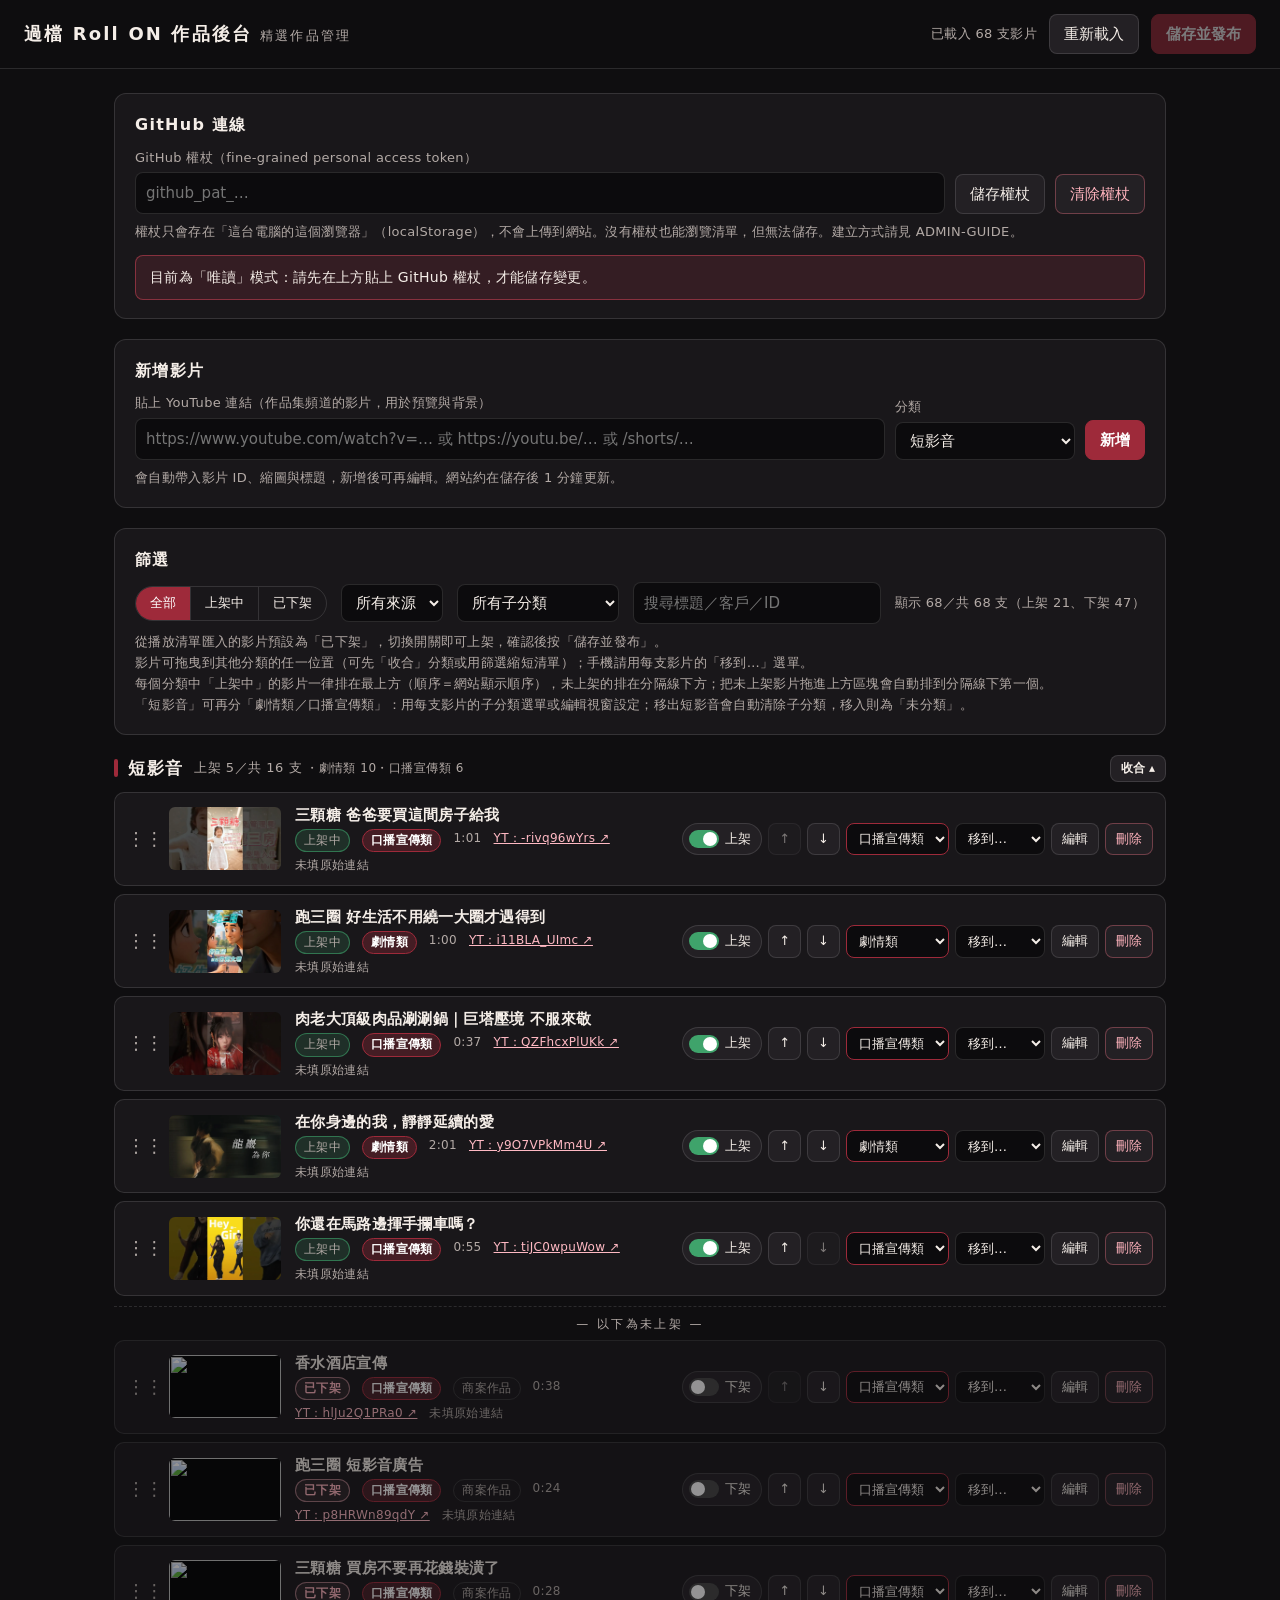
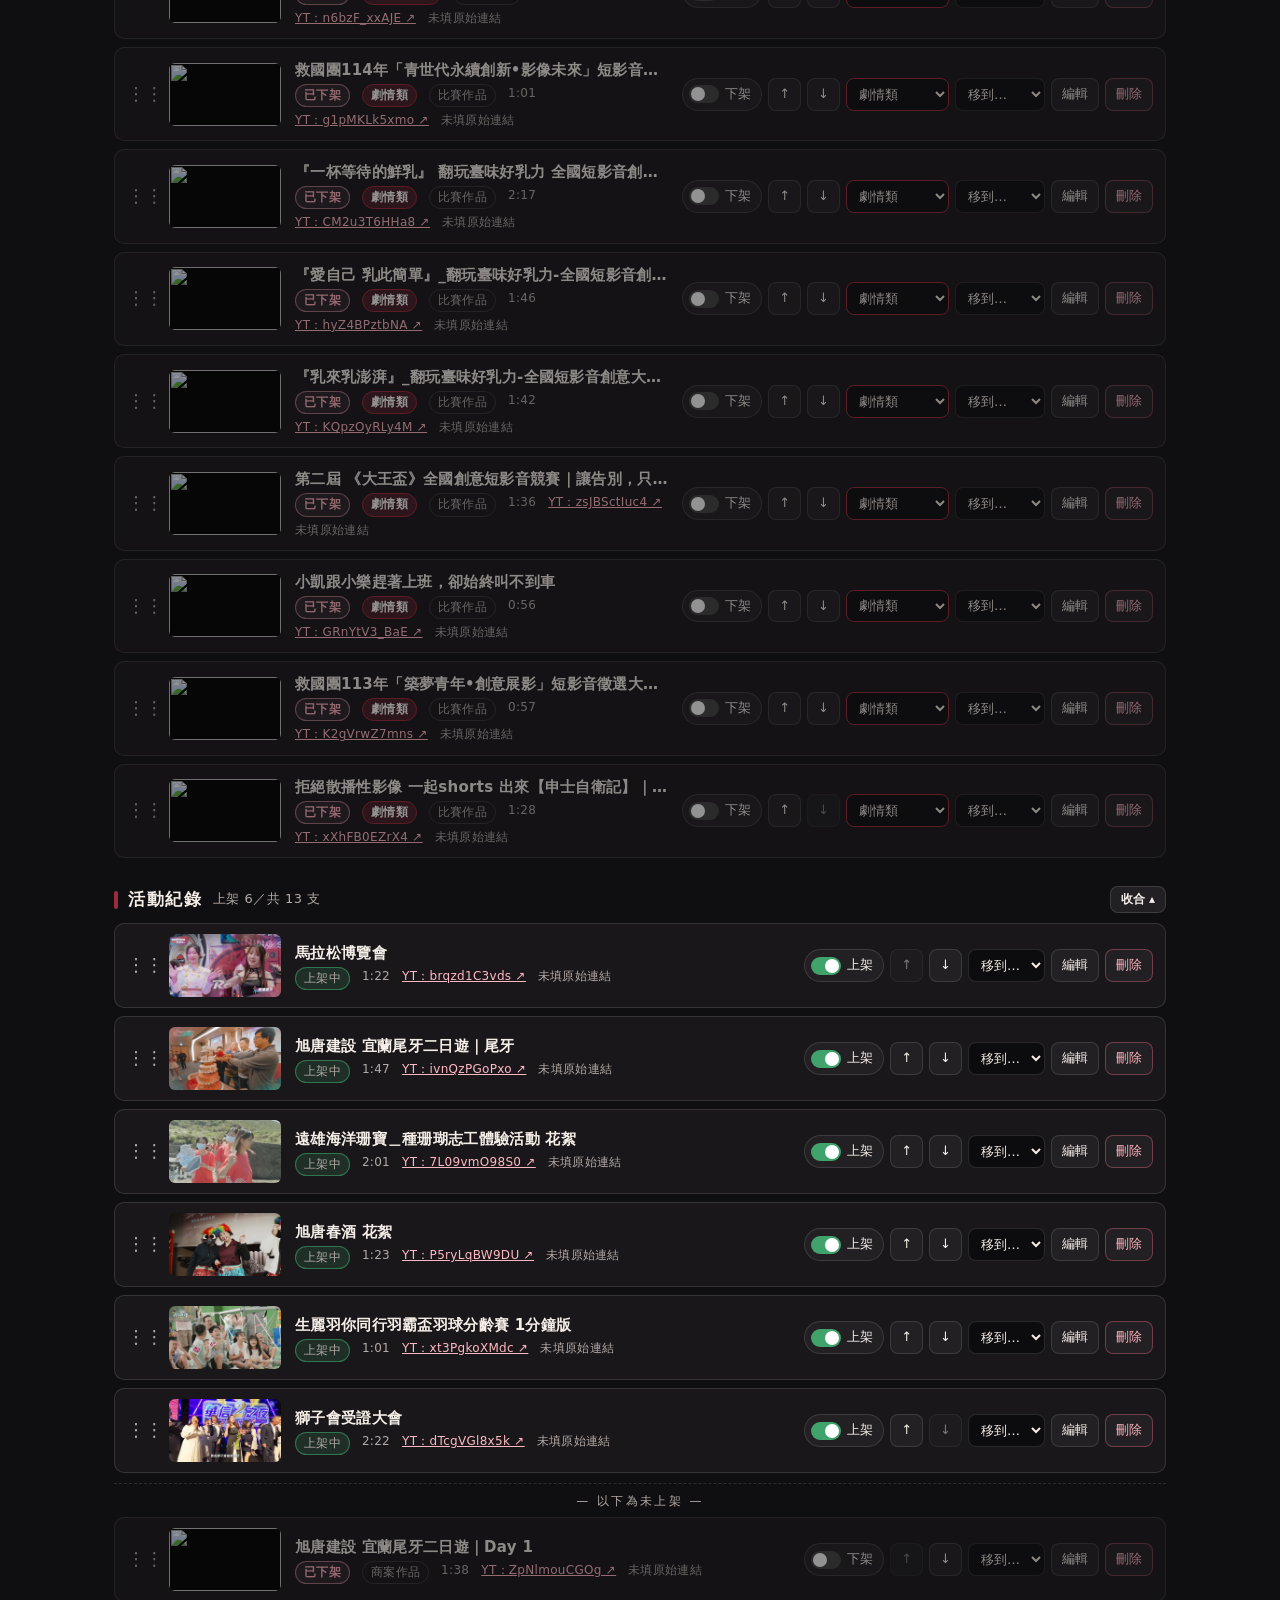
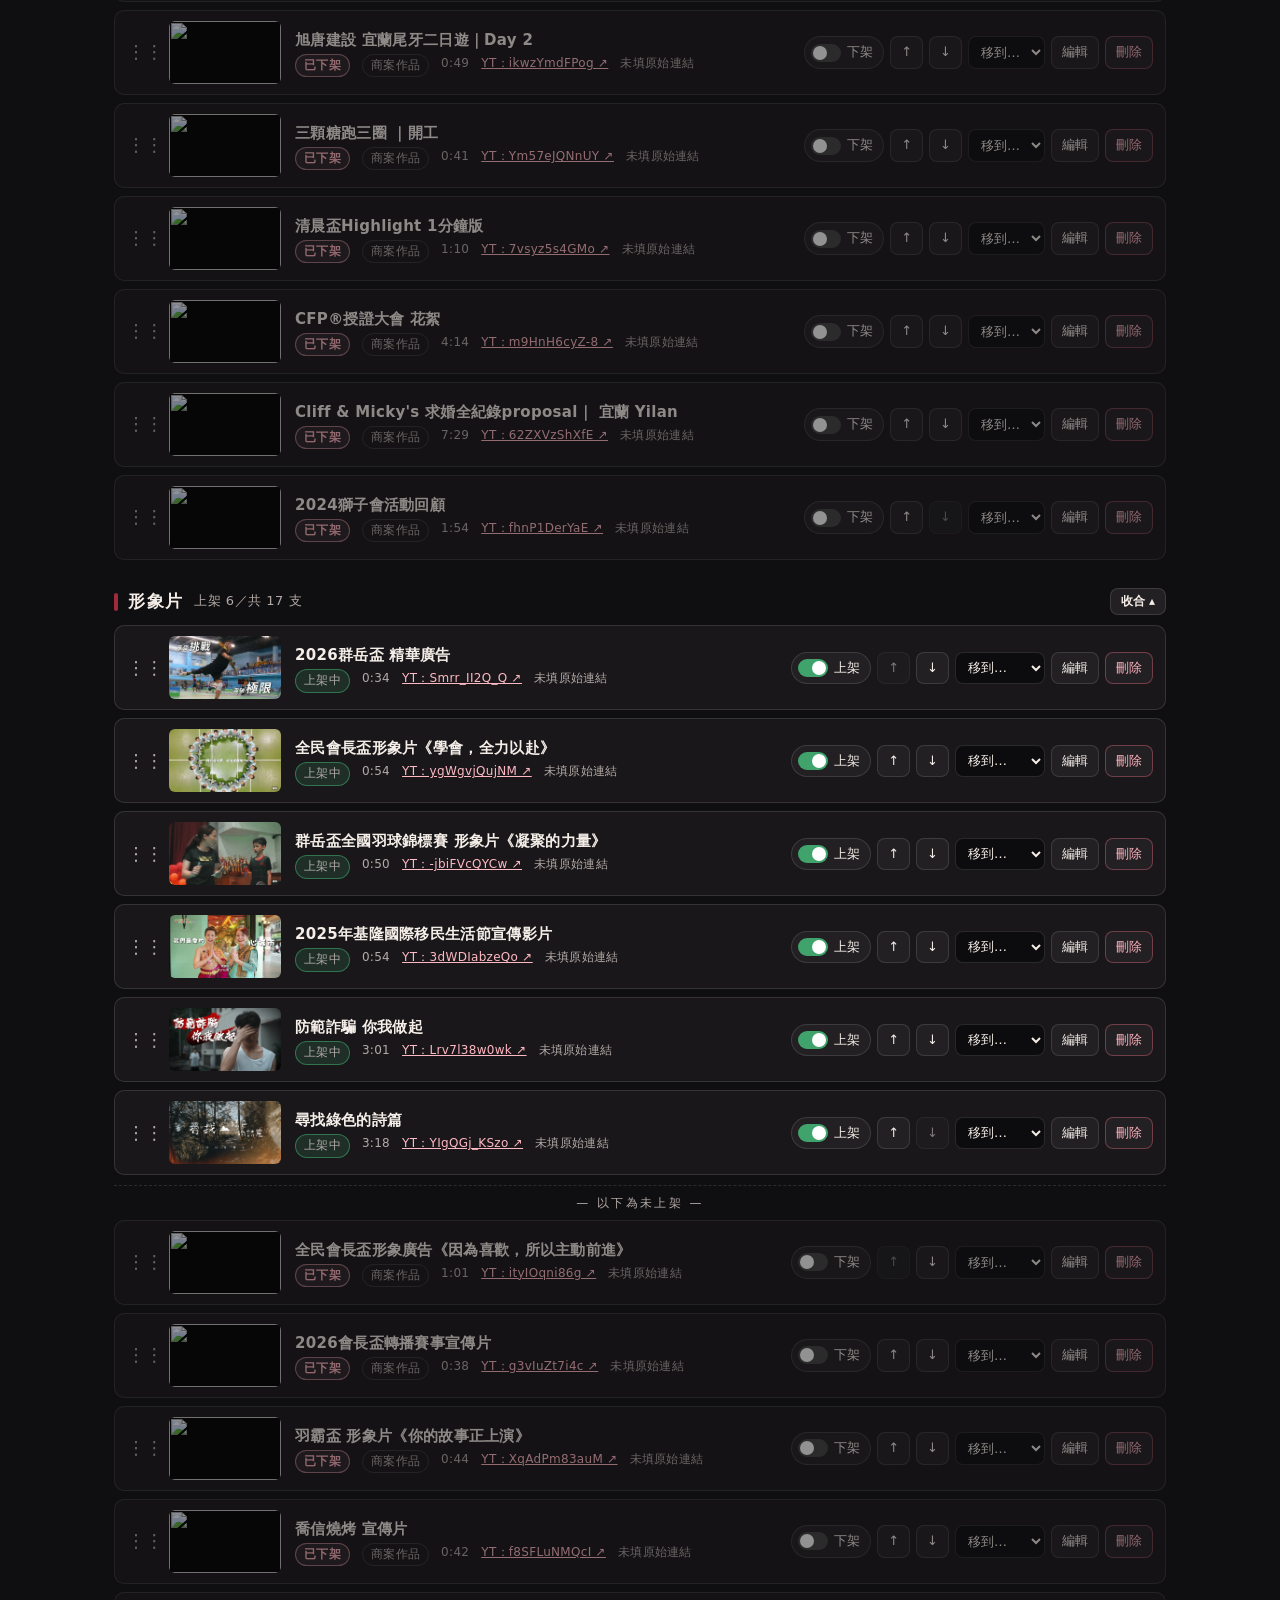
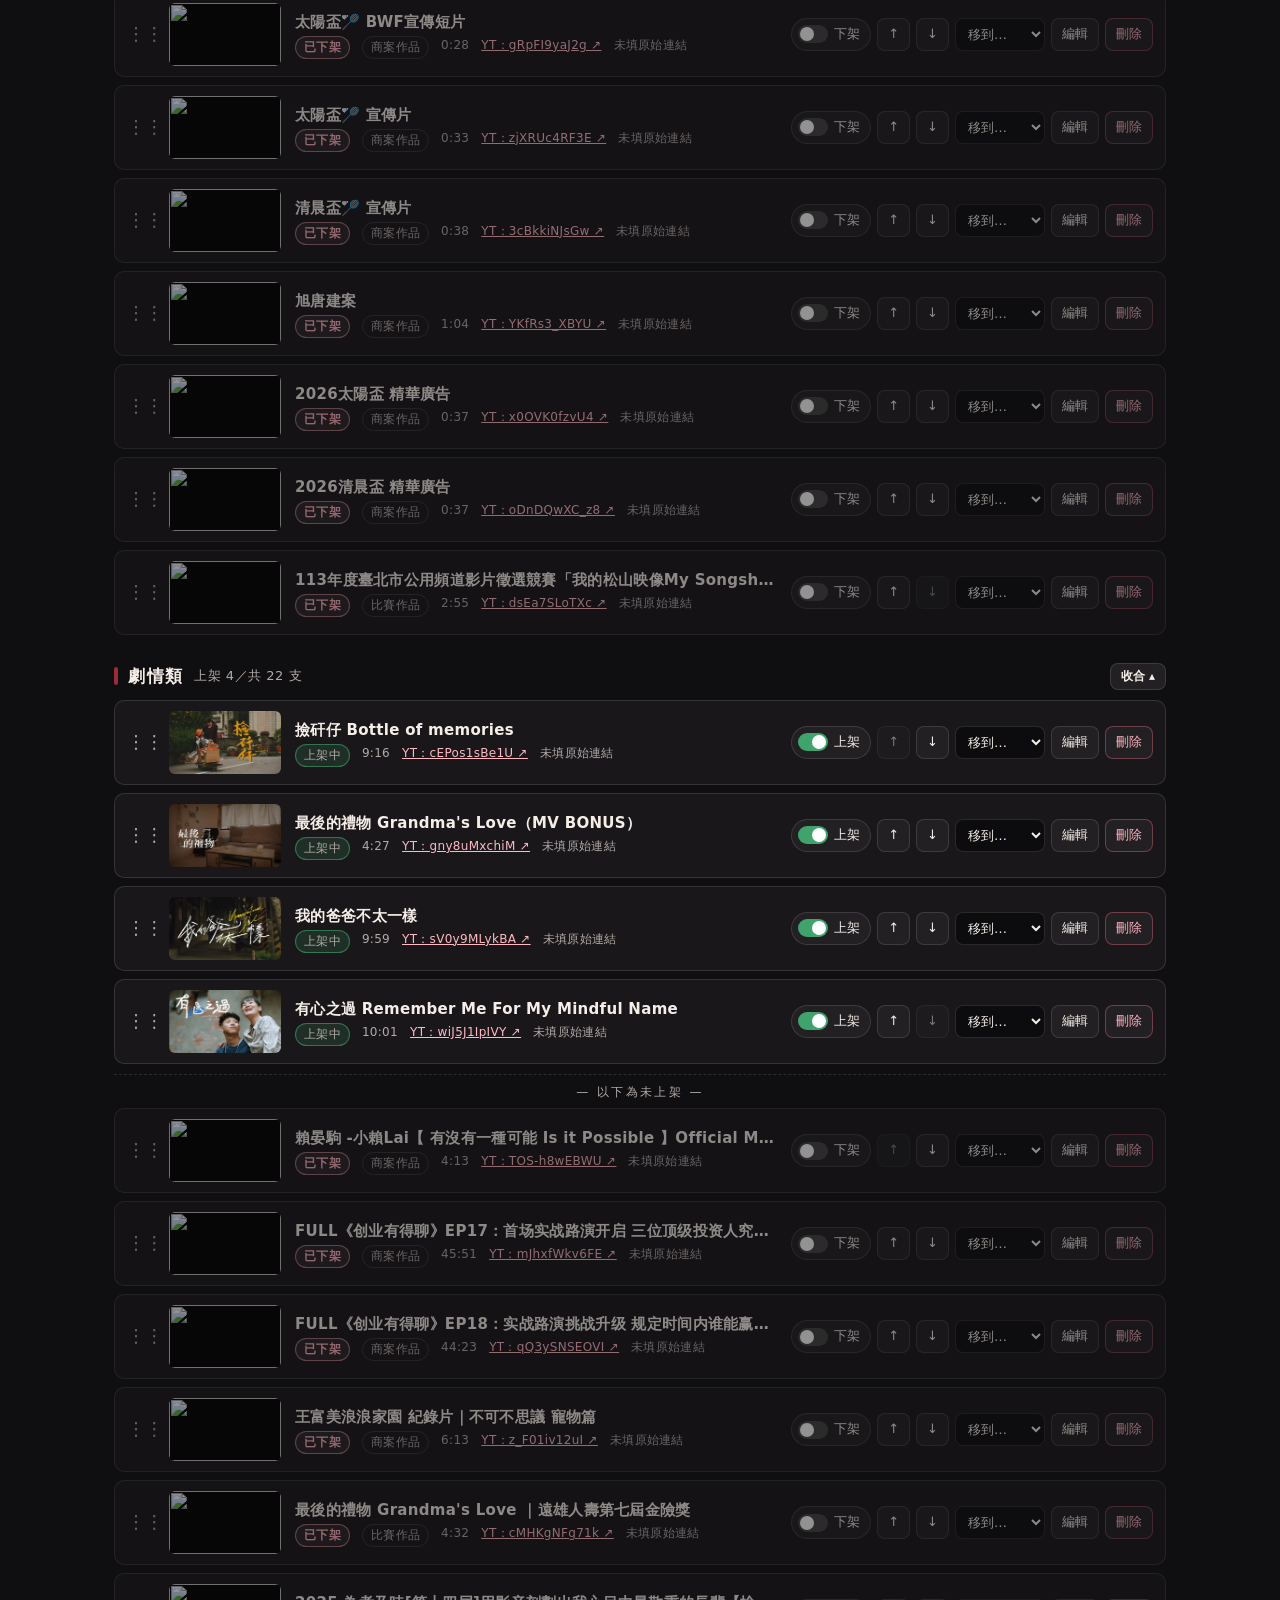
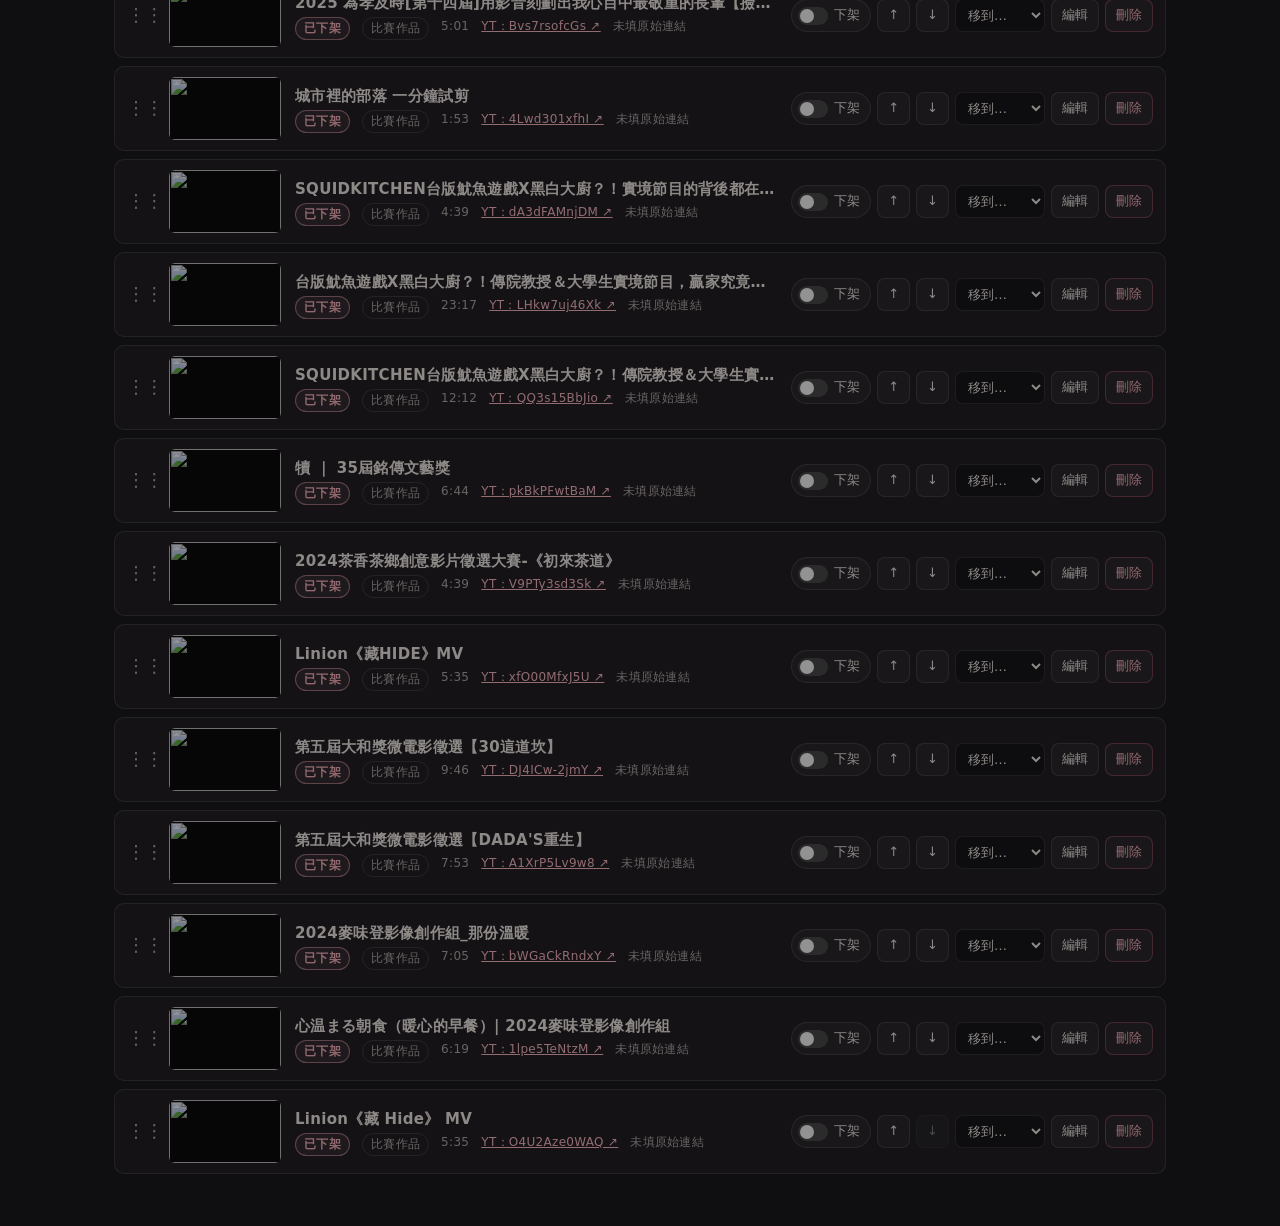
==== commit b5826c18: "戲劇類→劇情類；導覽改為精選作品優先＋區塊重新編號；精選作品與服務項目之間置中品牌標語" ====
--- a/admin/index.html
+++ b/admin/index.html
@@ -189,7 +189,8 @@
 (function(){
 'use strict';
 const OWNER='rollonaction', REPO='rollonaction.github.io', PATH='assets/works.json', API='https://api.github.com';
-const CATS=['短影音','活動紀錄','形象片','戲劇類'];
+const CATS=['短影音','活動紀錄','形象片','劇情類'];
+const CAT_ALIAS={['\u6232\u5287\u985e']:'劇情類'}; // legacy name of 劇情類
 const TK='rollon_admin_gh_token';
 const $=s=>document.querySelector(s);
 const esc=s=>String(s==null?'':s).replace(/[&<>"']/g,c=>({'&':'&amp;','<':'&lt;','>':'&gt;','"':'&quot;',"'":'&#39;'}[c]));
@@ -226,7 +227,7 @@
 const today=()=>{const d=new Date(),p=n=>String(n).padStart(2,'0');return `${d.getFullYear()}-${p(d.getMonth()+1)}-${p(d.getDate())}`;};
 
 function normalize(d){
-  const works=(Array.isArray(d)?d:d.works||[]).map(w=>{const category=CATS.includes(w.category)?w.category:CATS[0]; return {
+  const works=(Array.isArray(d)?d:d.works||[]).map(w=>{const c0=CAT_ALIAS[w.category]||w.category, category=CATS.includes(c0)?c0:CATS[0]; return {
     id:w.id||w.youtubeId, title:w.title||'', client:w.client||'', category,
     youtubeId:w.youtubeId||w.id||'', thumb:w.thumb||'', stills:Array.isArray(w.stills)?w.stills.slice(0,3):[],
     published:w.published!==false, order:+w.order||0, sourceUrl:w.sourceUrl||'', sourcePlatform:w.sourcePlatform||'',
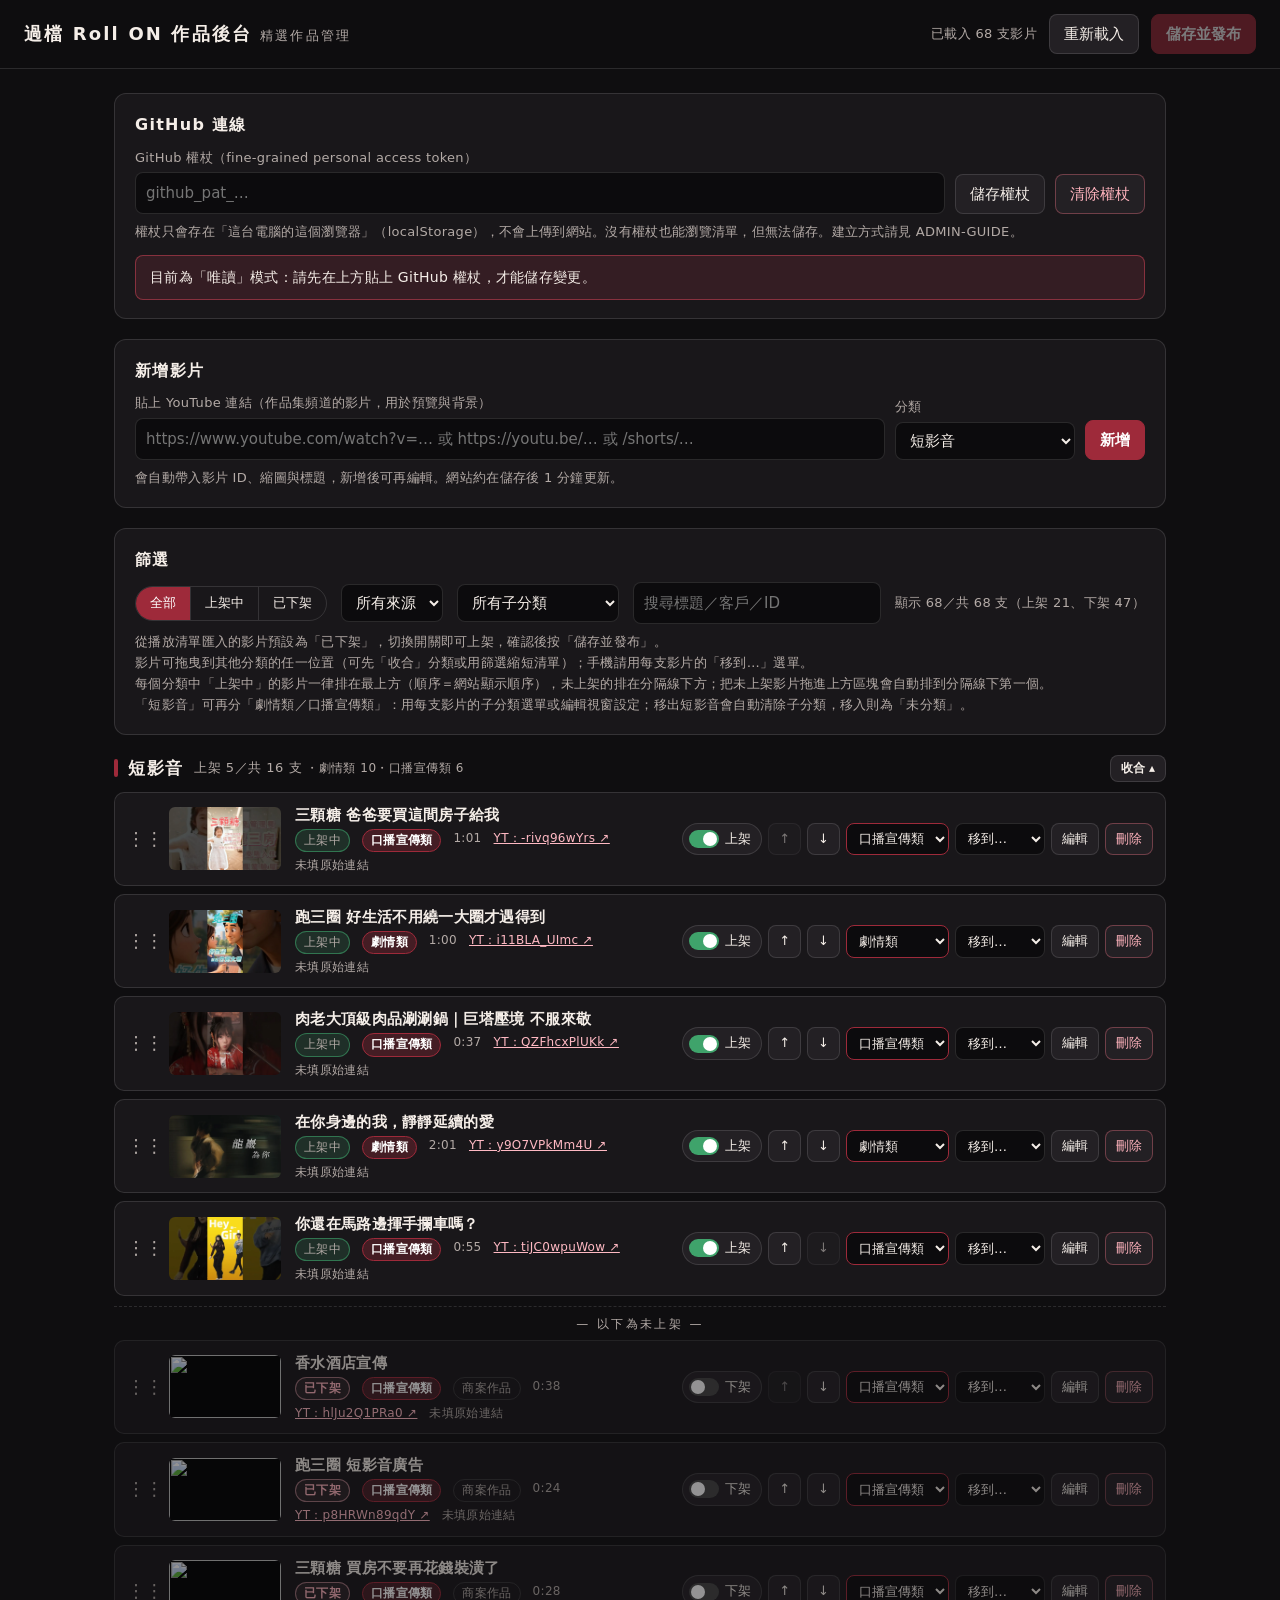
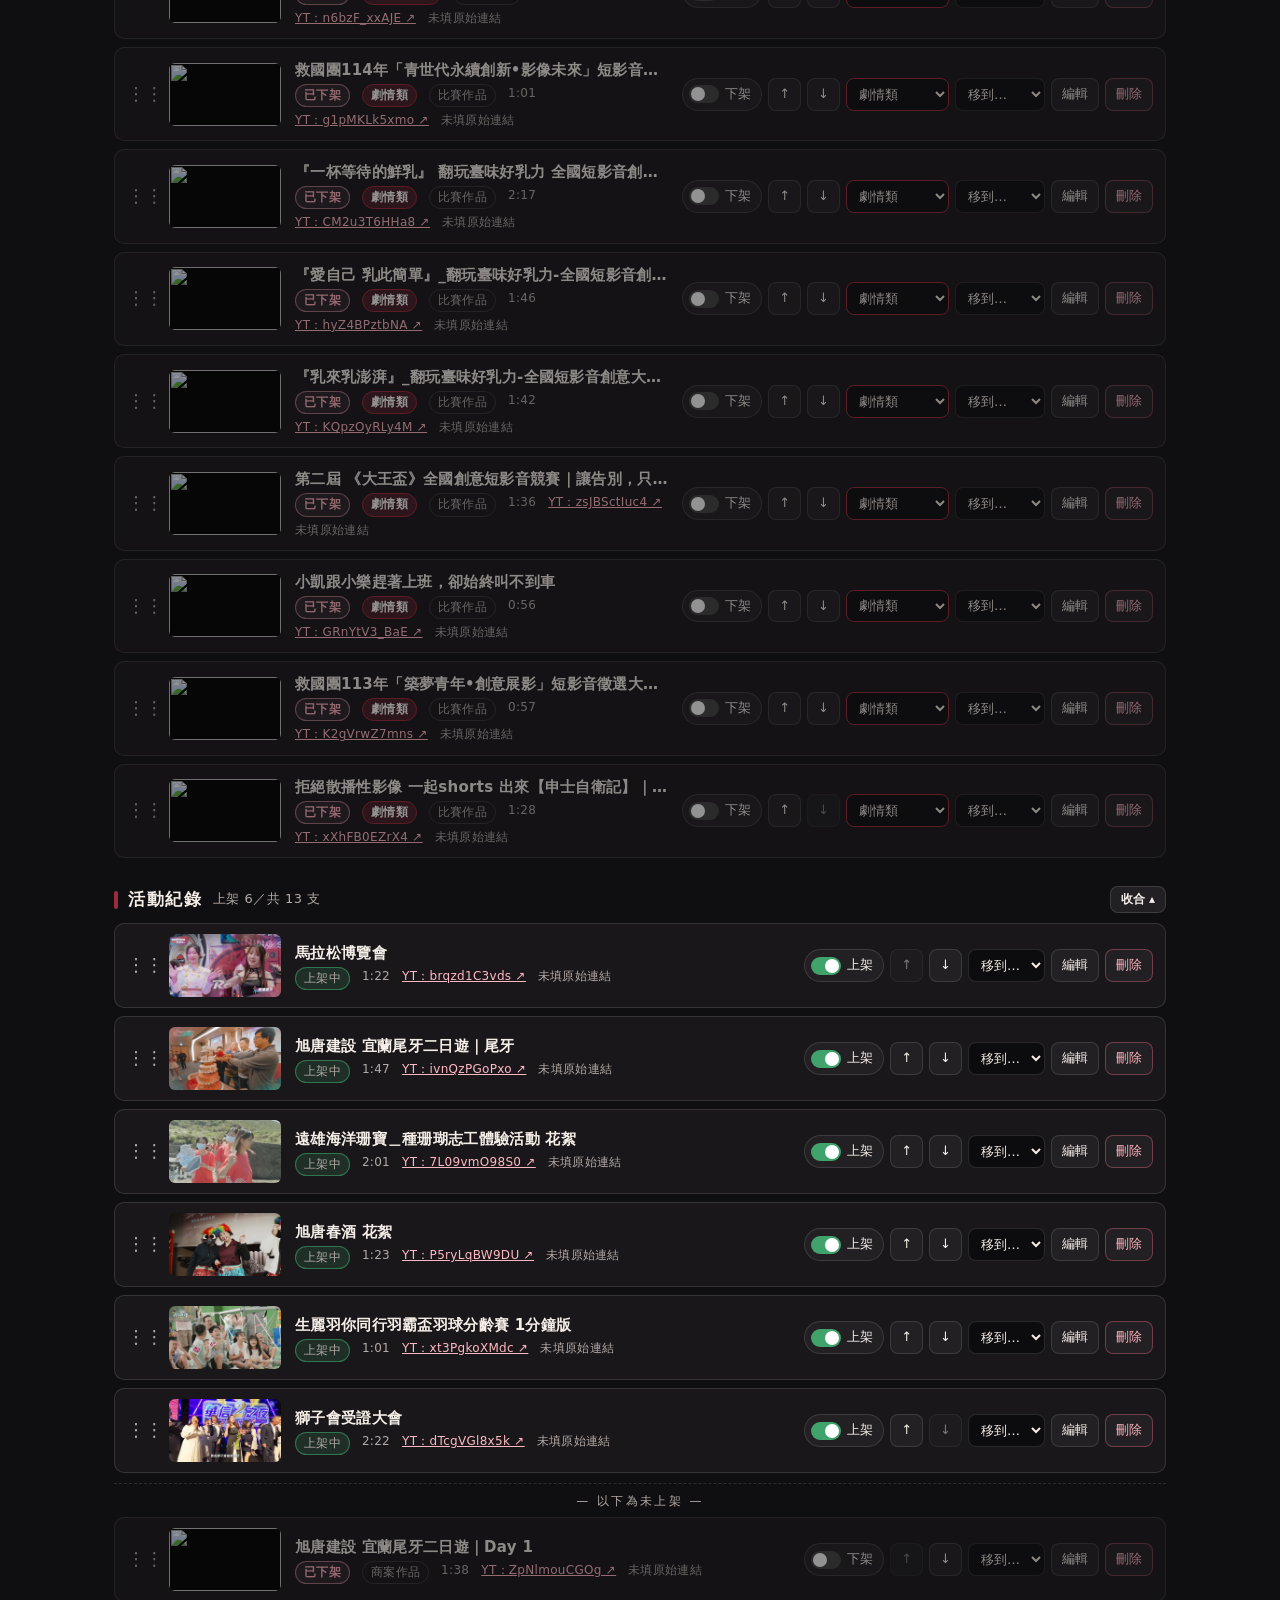
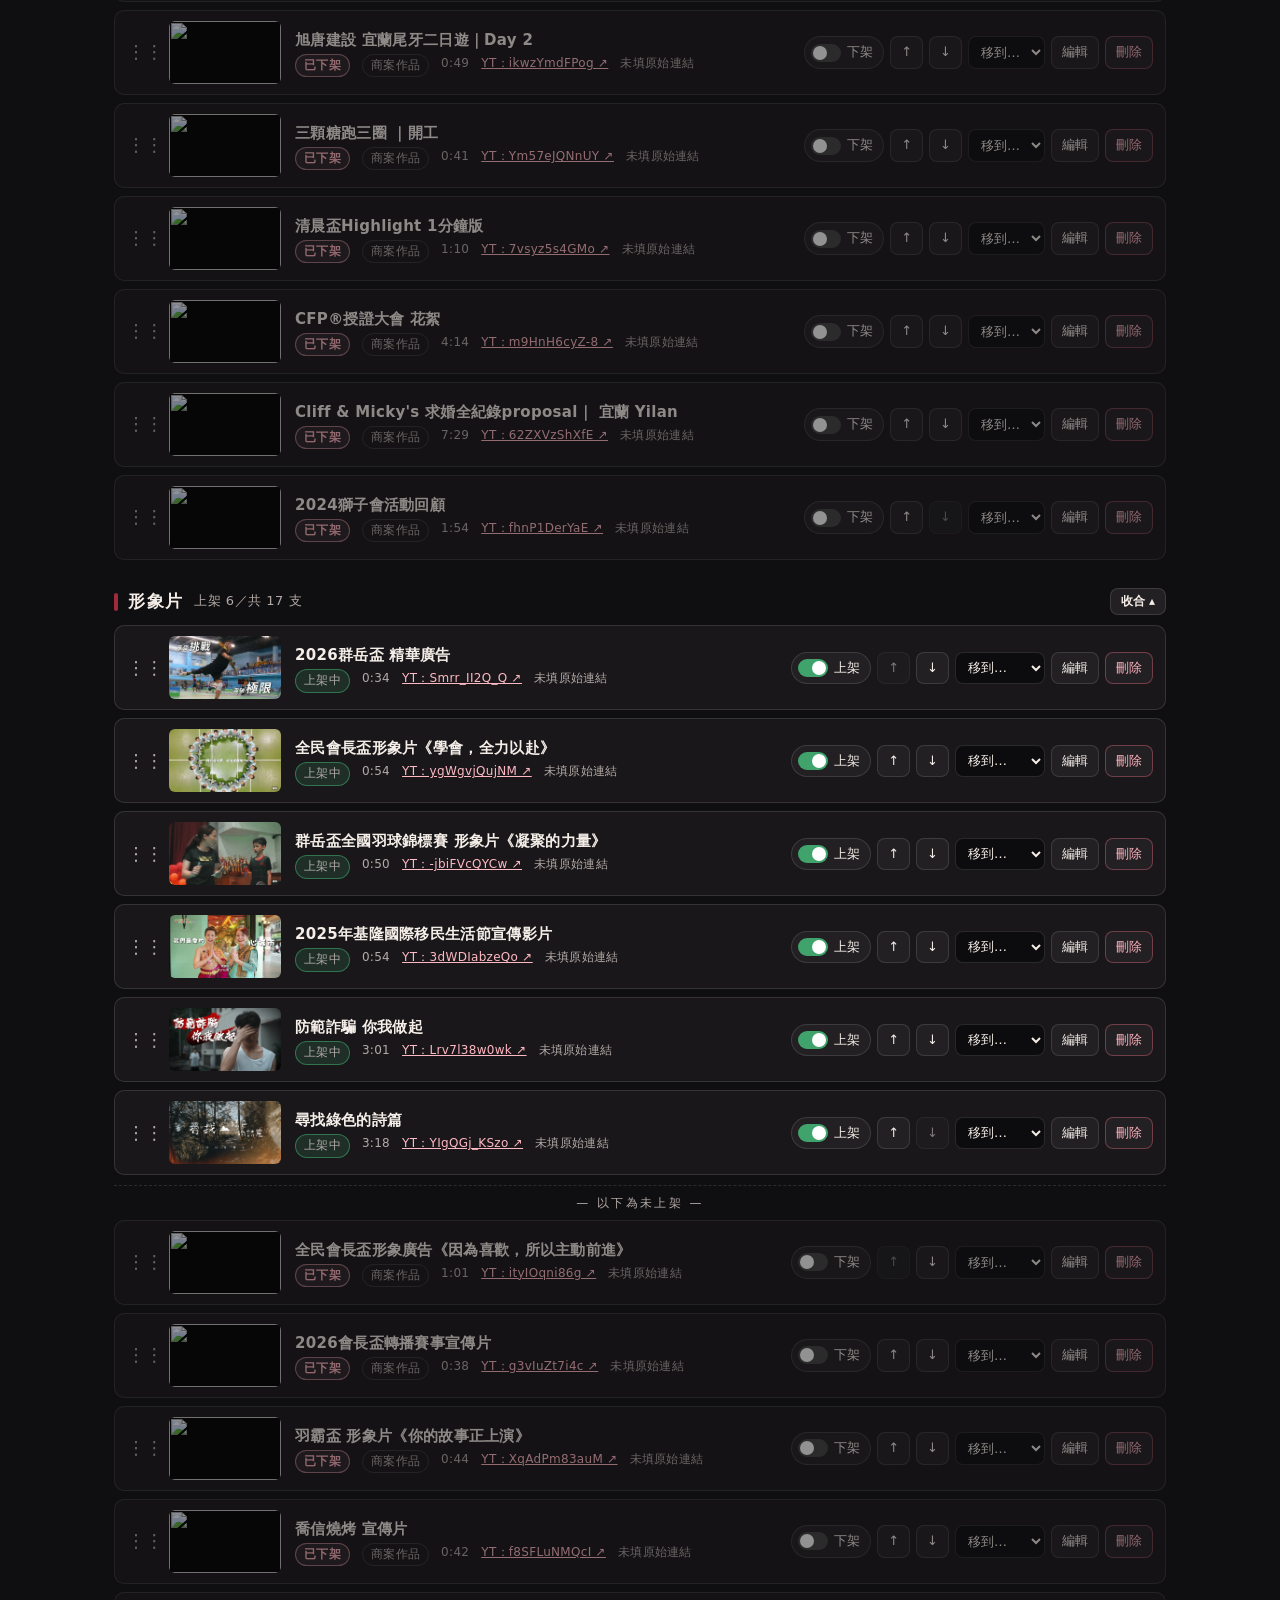
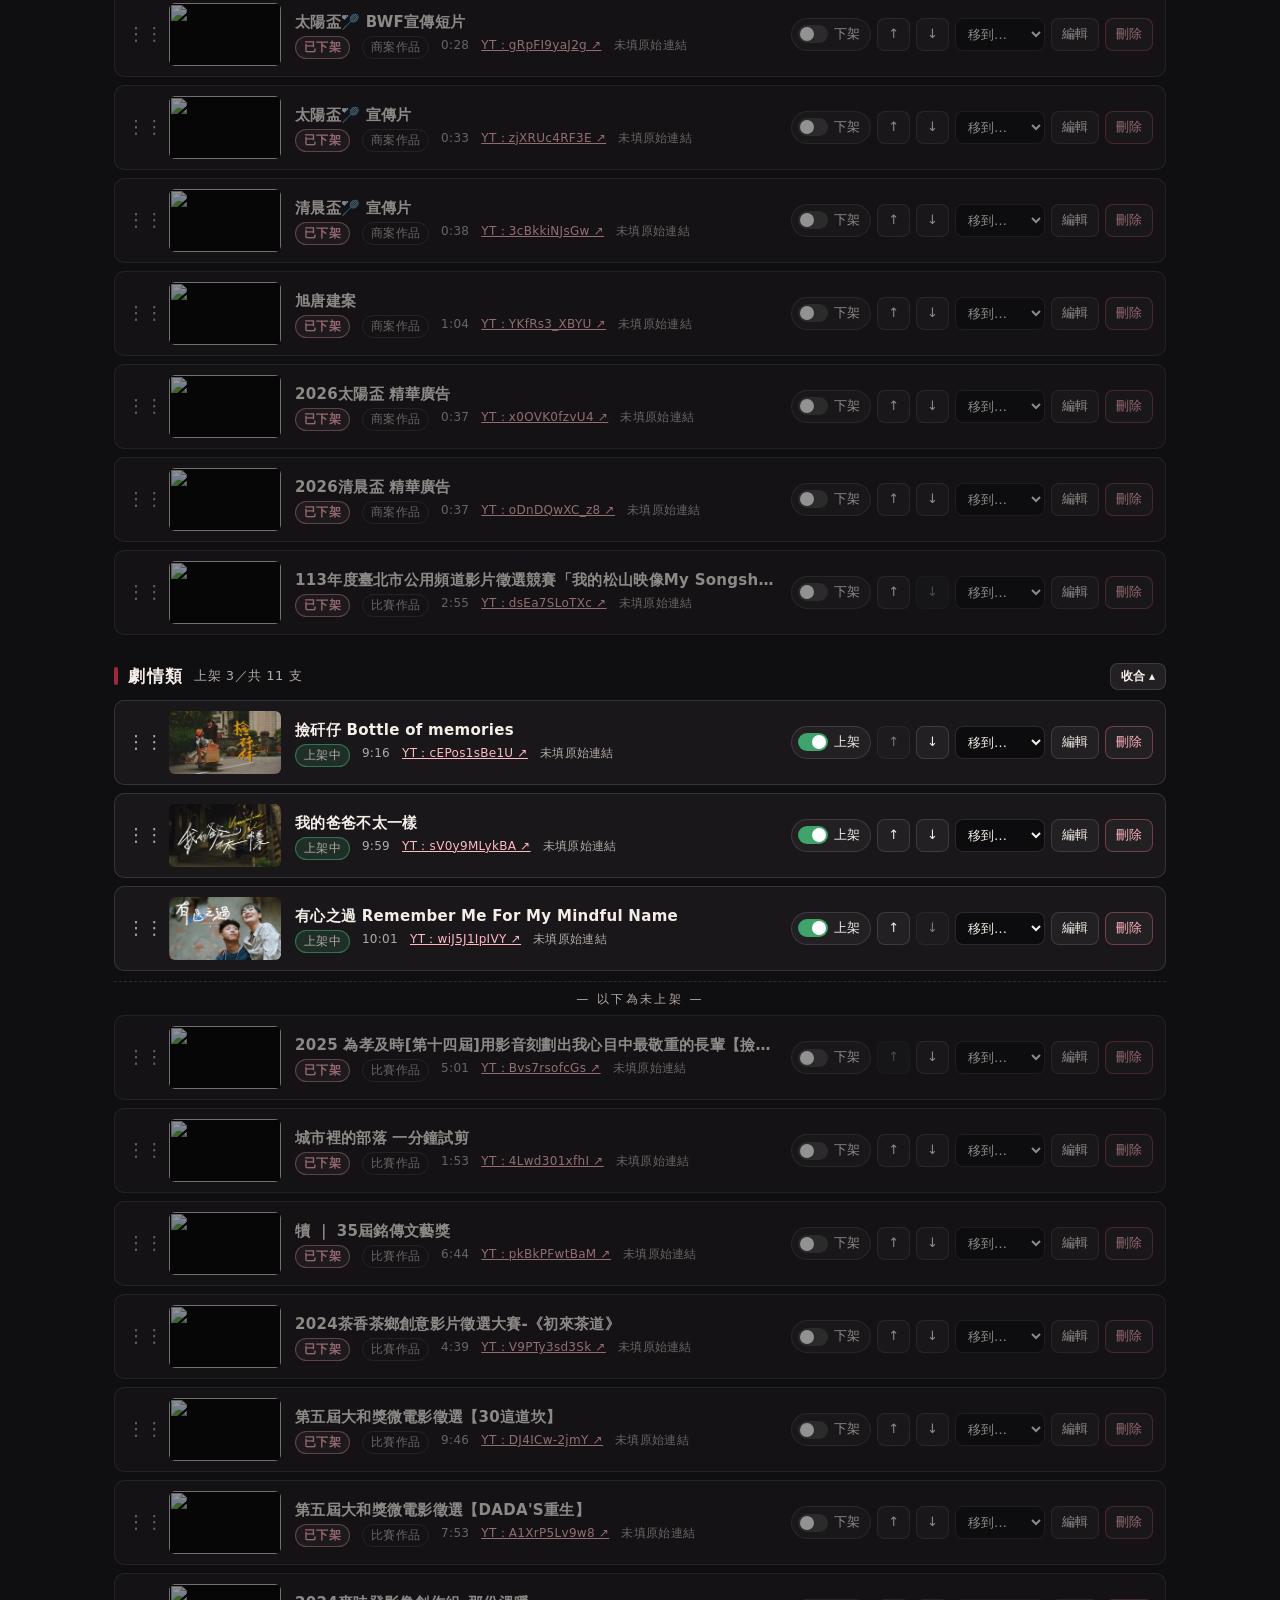
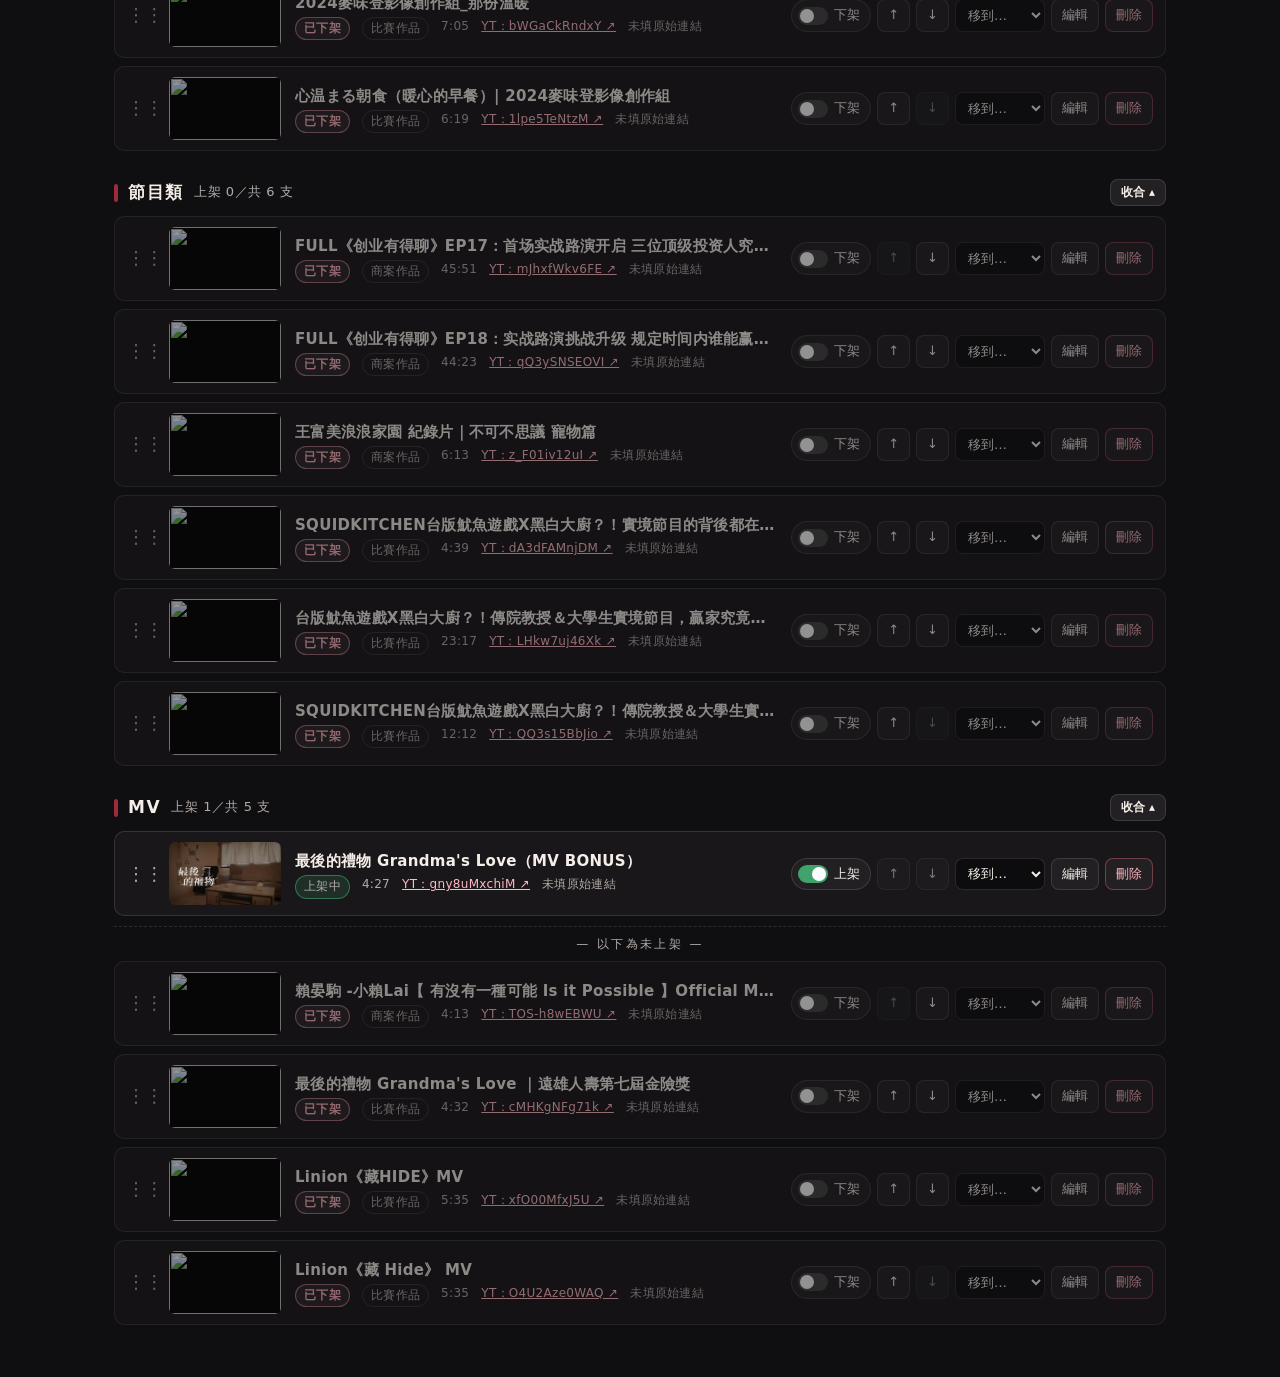
==== commit f54f976a: "精選作品新增節目類、MV（6 類，無上架則隱藏）＋後台儲存衝突自動合併與未儲存草稿還原" ====
--- a/admin/index.html
+++ b/admin/index.html
@@ -189,16 +189,45 @@
 (function(){
 'use strict';
 const OWNER='rollonaction', REPO='rollonaction.github.io', PATH='assets/works.json', API='https://api.github.com';
-const CATS=['短影音','活動紀錄','形象片','劇情類'];
-const CAT_ALIAS={['\u6232\u5287\u985e']:'劇情類'}; // legacy name of 劇情類
+const CATS=['短影音','活動紀錄','形象片','劇情類','節目類','MV'];
+const CAT_ALIAS={['\u6232\u5287\u985e']:'劇情類','節目':'節目類','mv':'MV','Mv':'MV','ＭＶ':'MV'}; // legacy / variant names
 const TK='rollon_admin_gh_token';
 const $=s=>document.querySelector(s);
 const esc=s=>String(s==null?'':s).replace(/[&<>"']/g,c=>({'&':'&amp;','<':'&lt;','>':'&gt;','"':'&quot;',"'":'&#39;'}[c]));
-let data=null, sha=null, branch='main', dirty=false, editing=null;
+let data=null, sha=null, branch='main', dirty=false, editing=null, base=null; // base = snapshot of the file as loaded (for 3-way merge)
+const DK='rollon_admin_draft_v1'; // unsaved edits kept in this browser
 
 const token=()=>localStorage.getItem(TK)||'';
 function msg(html,kind){const m=$('#msg');m.className='msg show '+(kind||'ok');m.innerHTML=html;}
-function setDirty(d){dirty=d;$('#status').textContent=d?'有未儲存的變更':(data?'已載入 '+data.works.length+' 支影片':'尚未載入');$('#status').classList.toggle('dirty',d);$('#btnSave').disabled=!d||!token();}
+const clone=o=>JSON.parse(JSON.stringify(o));
+let draftT=0;
+function saveDraft(){clearTimeout(draftT);draftT=setTimeout(()=>{try{if(dirty&&data&&base)localStorage.setItem(DK,JSON.stringify({savedAt:new Date().toISOString(),base,data}));}catch(e){}},250);}
+function clearDraft(){clearTimeout(draftT);try{localStorage.removeItem(DK);}catch(e){}}
+// 3-way merge keyed by YouTube id: the user's changed fields win, their adds/deletes apply, everything else comes from remote.
+// Returns {data, conflicts:[{id,title,field}]}; with force=true conflicting fields take the local value.
+const SAME=(a,b)=>JSON.stringify(a===undefined?null:a)===JSON.stringify(b===undefined?null:b);
+function merge3(B,L,R,force){
+  const m=a=>new Map(a.works.map(w=>[w.id,w])), bm=m(B), lm=m(L), rm=m(R), out=[], conflicts=[], seen=new Set();
+  const ids=[...R.works.map(w=>w.id),...L.works.map(w=>w.id)];
+  for(const id of ids){ if(seen.has(id))continue; seen.add(id);
+    const b=bm.get(id), l=lm.get(id), r=rm.get(id), t=(b||r||l).title;
+    if(!l){ // not in local
+      if(b){ if(r&&!SAME(b,r)&&!force) conflicts.push({id,title:t,field:'（你刪除了這支，但遠端有修改）'}); continue; } // deleted locally
+      out.push(clone(r)); continue; } // added remotely
+    if(!r){ // not in remote
+      if(!b){ out.push(clone(l)); continue; } // added locally
+      if(!SAME(b,l)&&!force){ conflicts.push({id,title:t,field:'（遠端已刪除，但你有修改）'}); out.push(clone(l)); } else if(force) out.push(clone(l));
+      continue; }
+    const w={}, B0=b||{}; const keys=new Set([...Object.keys(B0),...Object.keys(l),...Object.keys(r)]);
+    for(const k of keys){ const lv=l[k], bv=B0[k], rv=r[k];
+      if(SAME(lv,bv)) { if(rv!==undefined) w[k]=clone(rv); }
+      else if(SAME(rv,bv)||SAME(rv,lv)||k==='order'||force) { if(lv!==undefined) w[k]=clone(lv); }
+      else { conflicts.push({id,title:t,field:k}); if(lv!==undefined) w[k]=clone(lv); } }
+    if(w.category!==SHORT) delete w.subcategory; else if(!SUBS.includes(w.subcategory)) w.subcategory='';
+    out.push(w); }
+  const d={...R,works:out}; return {data:d,conflicts};
+}
+function setDirty(d){if(d)saveDraft();dirty=d;$('#status').textContent=d?'有未儲存的變更':(data?'已載入 '+data.works.length+' 支影片':'尚未載入');$('#status').classList.toggle('dirty',d);$('#btnSave').disabled=!d||!token();}
 addEventListener('beforeunload',e=>{if(dirty){e.preventDefault();e.returnValue='';}});
 
 // UTF-8 safe base64
@@ -227,7 +256,7 @@
 const today=()=>{const d=new Date(),p=n=>String(n).padStart(2,'0');return `${d.getFullYear()}-${p(d.getMonth()+1)}-${p(d.getDate())}`;};
 
 function normalize(d){
-  const works=(Array.isArray(d)?d:d.works||[]).map(w=>{const c0=CAT_ALIAS[w.category]||w.category, category=CATS.includes(c0)?c0:CATS[0]; return {
+  const works=(Array.isArray(d)?d:d.works||[]).map(w=>{const c0=CAT_ALIAS[String(w.category||'').trim()]||String(w.category||'').trim(), category=CATS.includes(c0)?c0:CATS[0]; return {
     id:w.id||w.youtubeId, title:w.title||'', client:w.client||'', category,
     youtubeId:w.youtubeId||w.id||'', thumb:w.thumb||'', stills:Array.isArray(w.stills)?w.stills.slice(0,3):[],
     published:w.published!==false, order:+w.order||0, sourceUrl:w.sourceUrl||'', sourcePlatform:w.sourcePlatform||'',
@@ -403,7 +432,16 @@
       data=normalize(await r.json()); sha=null;
       msg('目前為「唯讀」模式：請先在上方貼上 GitHub 權杖，才能儲存變更。','err');
     }
-    renumber(); render(); setDirty(false);
+    renumber(); base=clone(data); render(); setDirty(false);
+    let dr=null; try{dr=JSON.parse(localStorage.getItem(DK)||'null');}catch(e){}
+    if(dr&&dr.base&&dr.data){
+      const when=new Date(dr.savedAt||Date.now()).toLocaleString('zh-TW',{hour12:false});
+      if(confirm(`發現上次尚未儲存的變更（${when}）。\n要還原這些變更嗎？\n\n按「確定」還原；按「取消」捨棄。`)){
+        const B=normalize(dr.base), L=normalize(dr.data), mg=merge3(B,L,data,false), fz=mg.conflicts.length?merge3(B,L,data,true):mg;
+        data=fz.data; renumber(); render(); setDirty(true);
+        msg('已還原上次未儲存的變更（已套用到最新版本上），確認後請按「儲存並發布」。'+(mg.conflicts.length?'<br>注意：以下欄位在網站上也被改過，已先以你的版本為準：'+esc(mg.conflicts.map(c=>c.title+'・'+c.field).join('；')):''),'ok');
+      } else clearDraft();
+    }
   }catch(e){ $('#status').textContent='載入失敗'; msg('載入失敗：'+esc(e.message),'err'); }
 }
 function validate(d){
@@ -417,23 +455,45 @@
   }
   const s=JSON.stringify(d,null,2)+'\n'; JSON.parse(s); return s;
 }
-$('#btnSave').addEventListener('click',async()=>{
+async function putFile(){
+  renumber(); data.updatedAt=new Date().toISOString(); const body=validate(data);
+  return gh(`/repos/${OWNER}/${REPO}/contents/${PATH}`,{method:'PUT',headers:{'Content-Type':'application/json'},body:JSON.stringify({message:'後台更新精選作品 works.json',content:b64e(body),sha,branch})});
+}
+async function fetchRemote(){ const f=await gh(`/repos/${OWNER}/${REPO}/contents/${PATH}?ref=${encodeURIComponent(branch)}&t=${Date.now()}`); return {sha:f.sha,d:normalize(JSON.parse(b64d(f.content)))}; }
+async function doSave(force){
   if(!token()){msg('請先輸入 GitHub 權杖。','err');return;}
   const b=$('#btnSave'); b.disabled=true; b.textContent='儲存中…';
+  let merged=false;
   try{
-    renumber(); data.updatedAt=new Date().toISOString(); const body=validate(data);
-    if(!sha){const f=await gh(`/repos/${OWNER}/${REPO}/contents/${PATH}?ref=${encodeURIComponent(branch)}`);sha=f.sha;}
-    const r=await gh(`/repos/${OWNER}/${REPO}/contents/${PATH}`,{method:'PUT',headers:{'Content-Type':'application/json'},body:JSON.stringify({message:'後台更新精選作品 works.json',content:b64e(body),sha,branch})});
-    sha=r.content&&r.content.sha; setDirty(false);
+    renumber(); validate(data);
+    if(!sha){ const f=await fetchRemote(); sha=f.sha; }
+    let r;
+    try{ r=await putFile(); }
+    catch(e){
+      if(e.status!==409&&e.status!==422) throw e;
+      // the file changed on GitHub after this page was loaded: merge our edits onto the latest version and retry once
+      const f=await fetchRemote(), mg=merge3(base||f.d,data,f.d,!!force);
+      if(mg.conflicts.length){
+        const FL={title:'標題',published:'上架',category:'分類',subcategory:'短影音子分類',meta:'說明文字',client:'客戶',biz:'產業',views:'觀看數',duration:'片長',dur:'片長',thumb:'縮圖',stills:'劇照',vertical:'直式',previewStart:'預覽起點'};
+        const list=mg.conflicts.slice(0,8).map(c=>`<li>${esc(c.title||c.id)}：${esc(FL[c.field]||c.field)}</li>`).join('')+(mg.conflicts.length>8?`<li>…等 ${mg.conflicts.length} 項</li>`:'');
+        msg(`⚠ 尚未儲存：網站上的 works.json 在你編輯期間也被修改，以下項目兩邊都改了同一個欄位：<ul>${list}</ul>你的修改都還在（也已暫存在這台電腦）。可以按下方按鈕「以我的修改為準」儲存，或按「重新載入」放棄你的修改、改用網站上的版本。<br><button type="button" id="btnForce" class="primary" style="margin-top:8px">以我的修改為準並儲存</button>`,'err');
+        $('#btnForce').addEventListener('click',()=>doSave(true));
+        setDirty(true); b.textContent='儲存並發布'; b.disabled=!dirty; return;
+      }
+      data=mg.data; sha=f.sha; merged=true; renumber(); render();
+      r=await putFile();
+    }
+    sha=r.content&&r.content.sha; base=clone(data); setDirty(false); clearDraft(); if(merged) render();
     const url=r.commit&&r.commit.html_url;
-    msg(`✅ 已儲存並送出更新（commit <a href="${esc(url)}" target="_blank" rel="noopener">${esc((r.commit&&r.commit.sha||'').slice(0,7))}</a>）。網站約 1 分鐘後更新，可重新整理首頁確認。`,'ok');
+    msg(`✅ 已儲存並送出更新（commit <a href="${esc(url)}" target="_blank" rel="noopener">${esc((r.commit&&r.commit.sha||'').slice(0,7))}</a>）。${merged?'網站上的檔案在你編輯期間有更新，已自動合併你的修改。':''}網站約 1 分鐘後更新，可重新整理首頁確認。`,'ok');
   }catch(e){
-    msg('儲存失敗：'+esc(e.message)+(e.status===409?'（檔案已被其他人更新，請按「重新載入」後再修改一次）':e.status===401||e.status===403?'（請確認權杖是否有效，並有 Contents 讀寫權限）':''),'err');
+    msg('儲存失敗：'+esc(e.message)+(e.status===409||e.status===422?'（網站上的檔案剛又被更新，請再按一次「儲存並發布」；你的修改仍保留）':e.status===401||e.status===403?'（請確認權杖是否有效，並有 Contents 讀寫權限）':'')+'（你的修改已暫存在這台電腦）','err');
     setDirty(true);
   }
   b.textContent='儲存並發布'; b.disabled=!dirty;
-});
-$('#btnReload').addEventListener('click',()=>{if(dirty&&!confirm('有未儲存的變更，確定要重新載入嗎？'))return;$('#msg').className='msg';load();});
+}
+$('#btnSave').addEventListener('click',()=>doSave(false));
+$('#btnReload').addEventListener('click',()=>{if(dirty&&!confirm('有未儲存的變更，重新載入會捨棄這些變更，確定嗎？'))return;clearDraft();dirty=false;$('#msg').className='msg';load();});
 $('#btnToken').addEventListener('click',()=>{const v=$('#token').value.trim();if(!v){msg('請貼上權杖。','err');return;}localStorage.setItem(TK,v);$('#token').value='';$('#token').placeholder='已儲存權杖（••••••）';$('#msg').className='msg';load();});
 $('#btnForget').addEventListener('click',()=>{localStorage.removeItem(TK);$('#token').placeholder='github_pat_…';sha=null;setDirty(dirty);msg('已從這個瀏覽器清除權杖。','ok');});
 if(token()) $('#token').placeholder='已儲存權杖（••••••）';
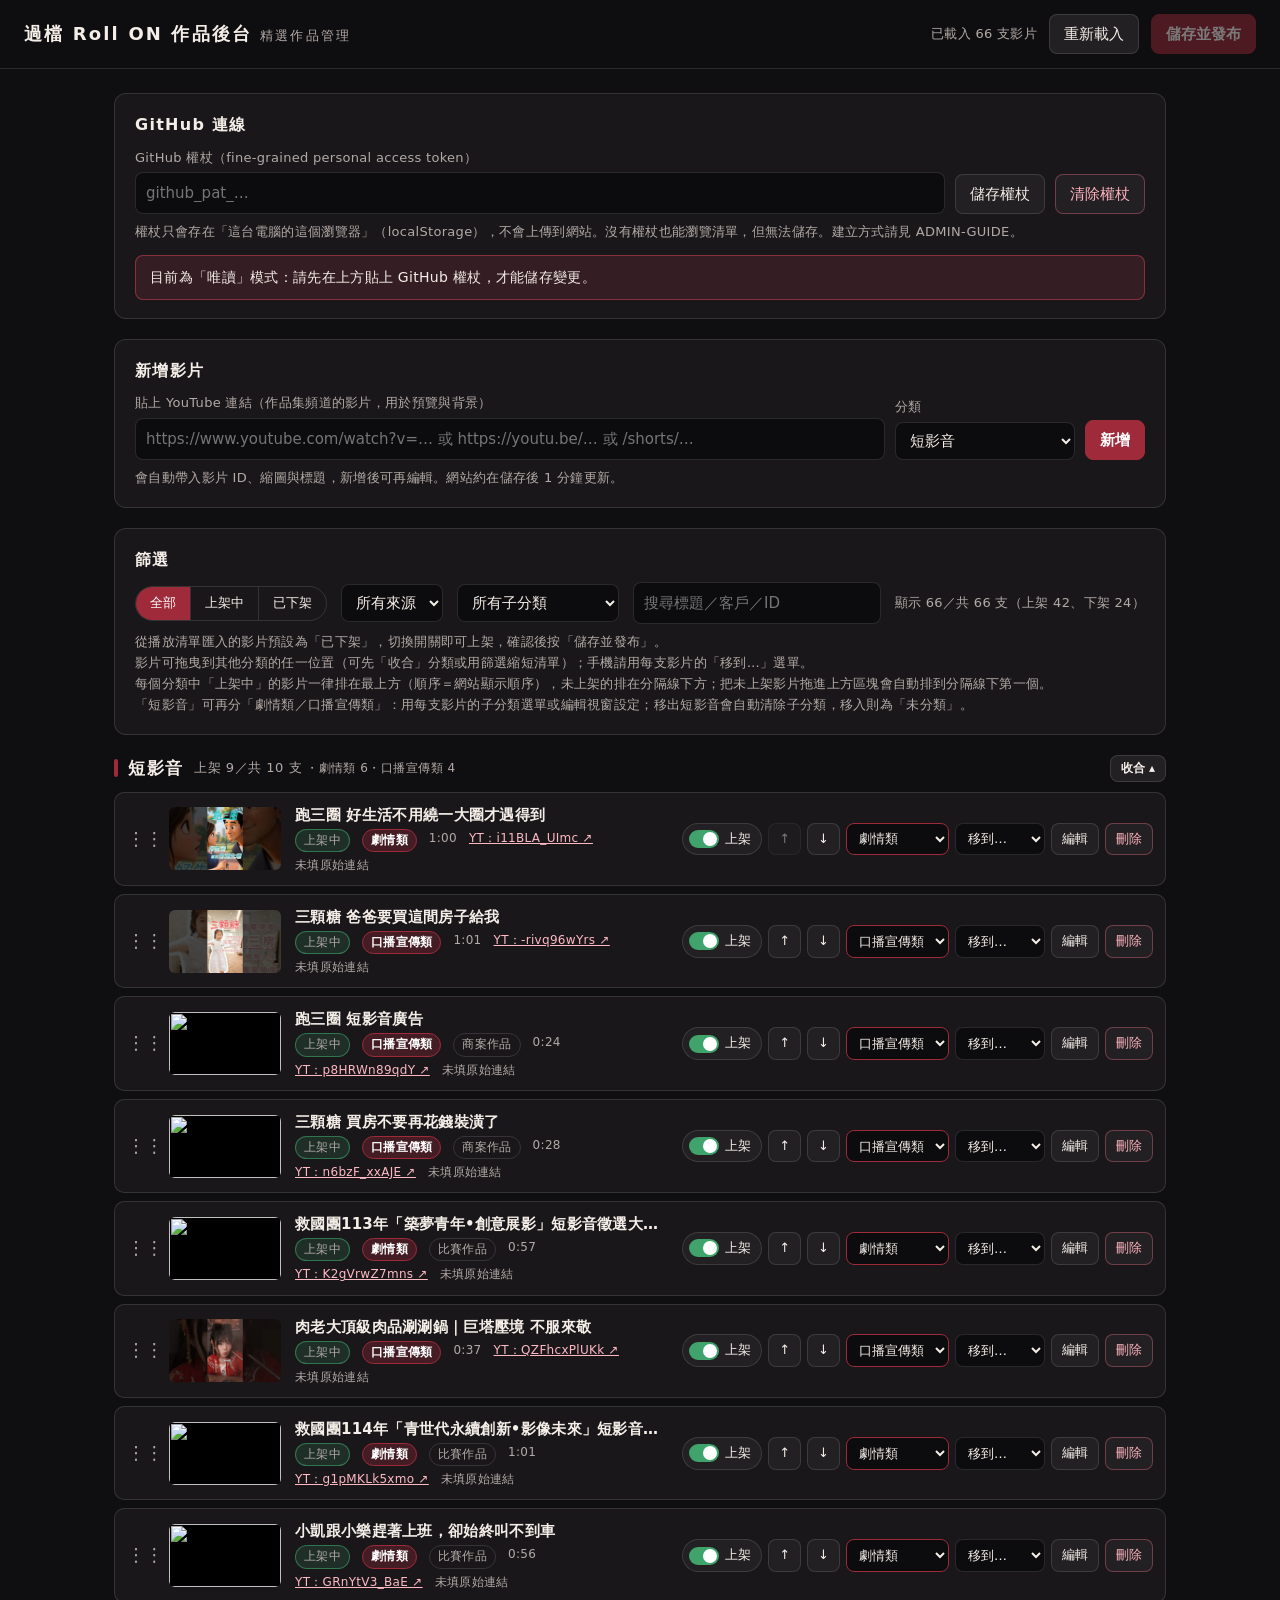
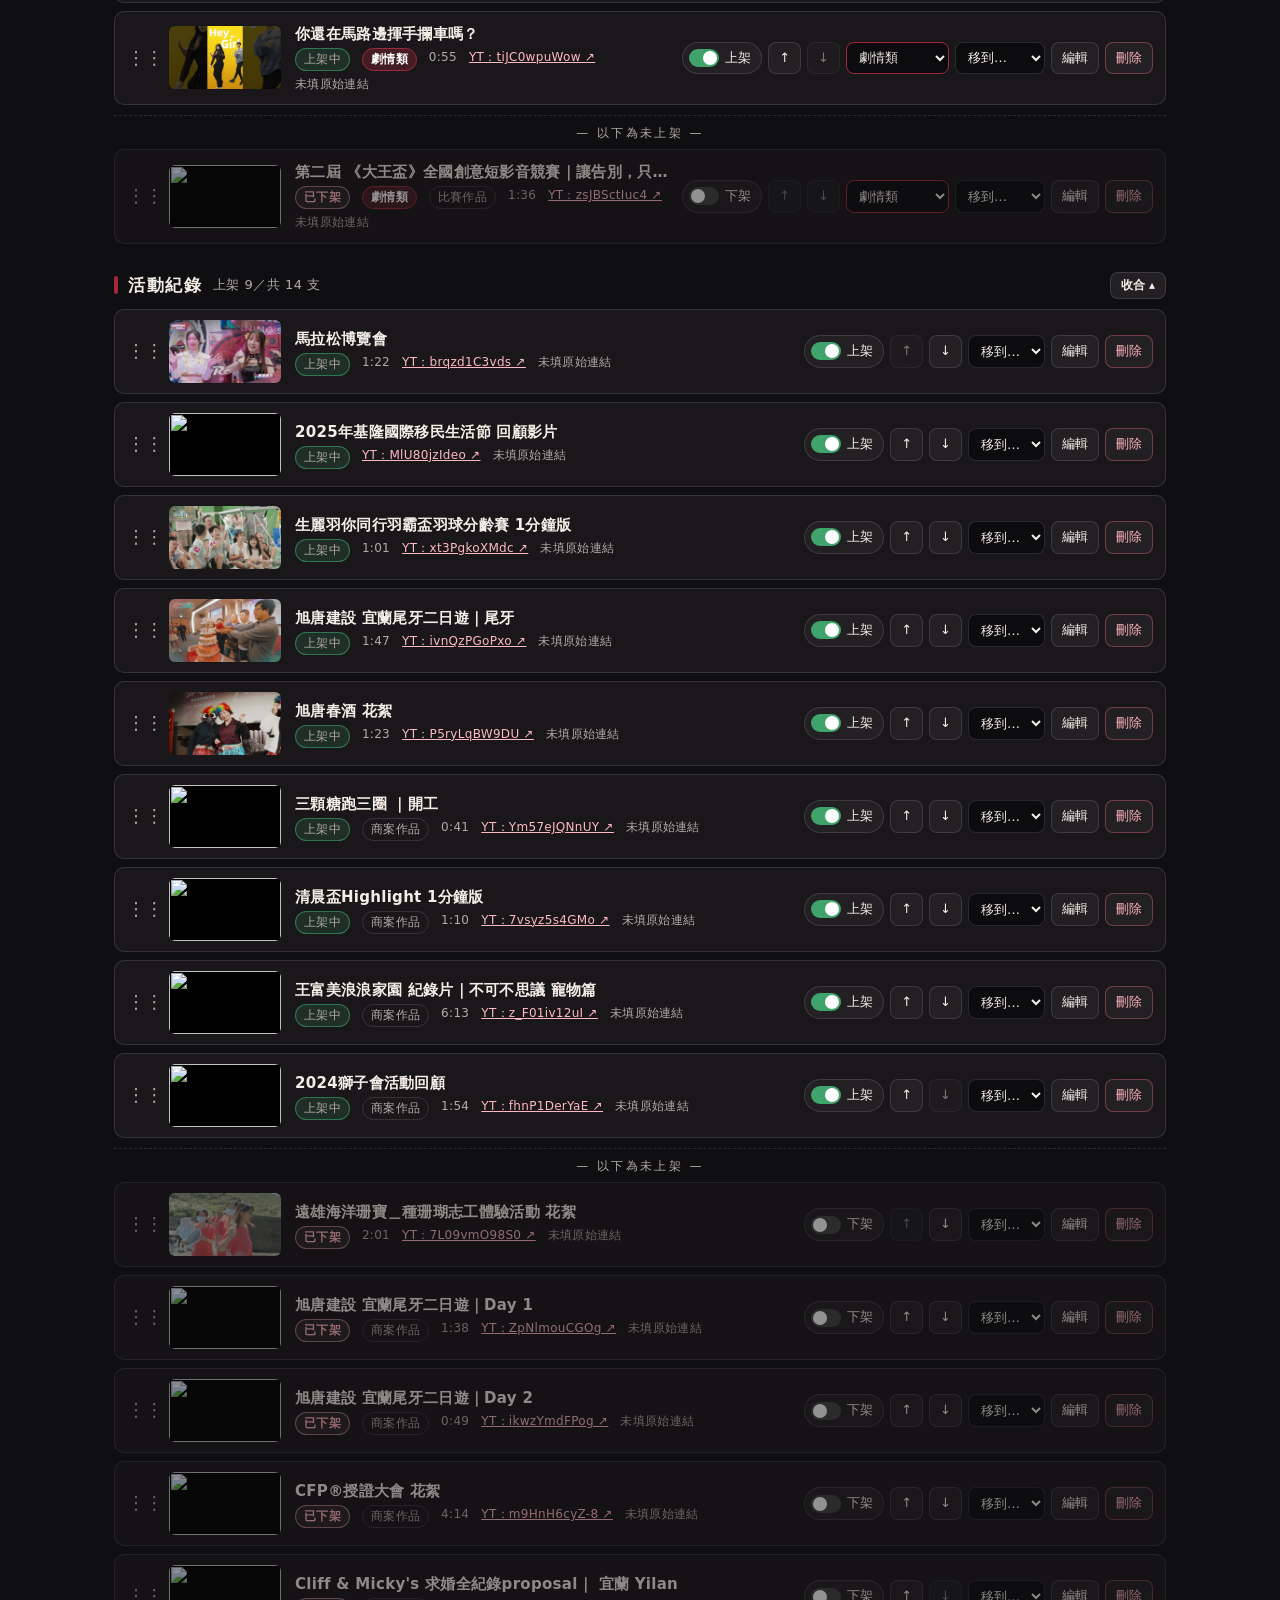
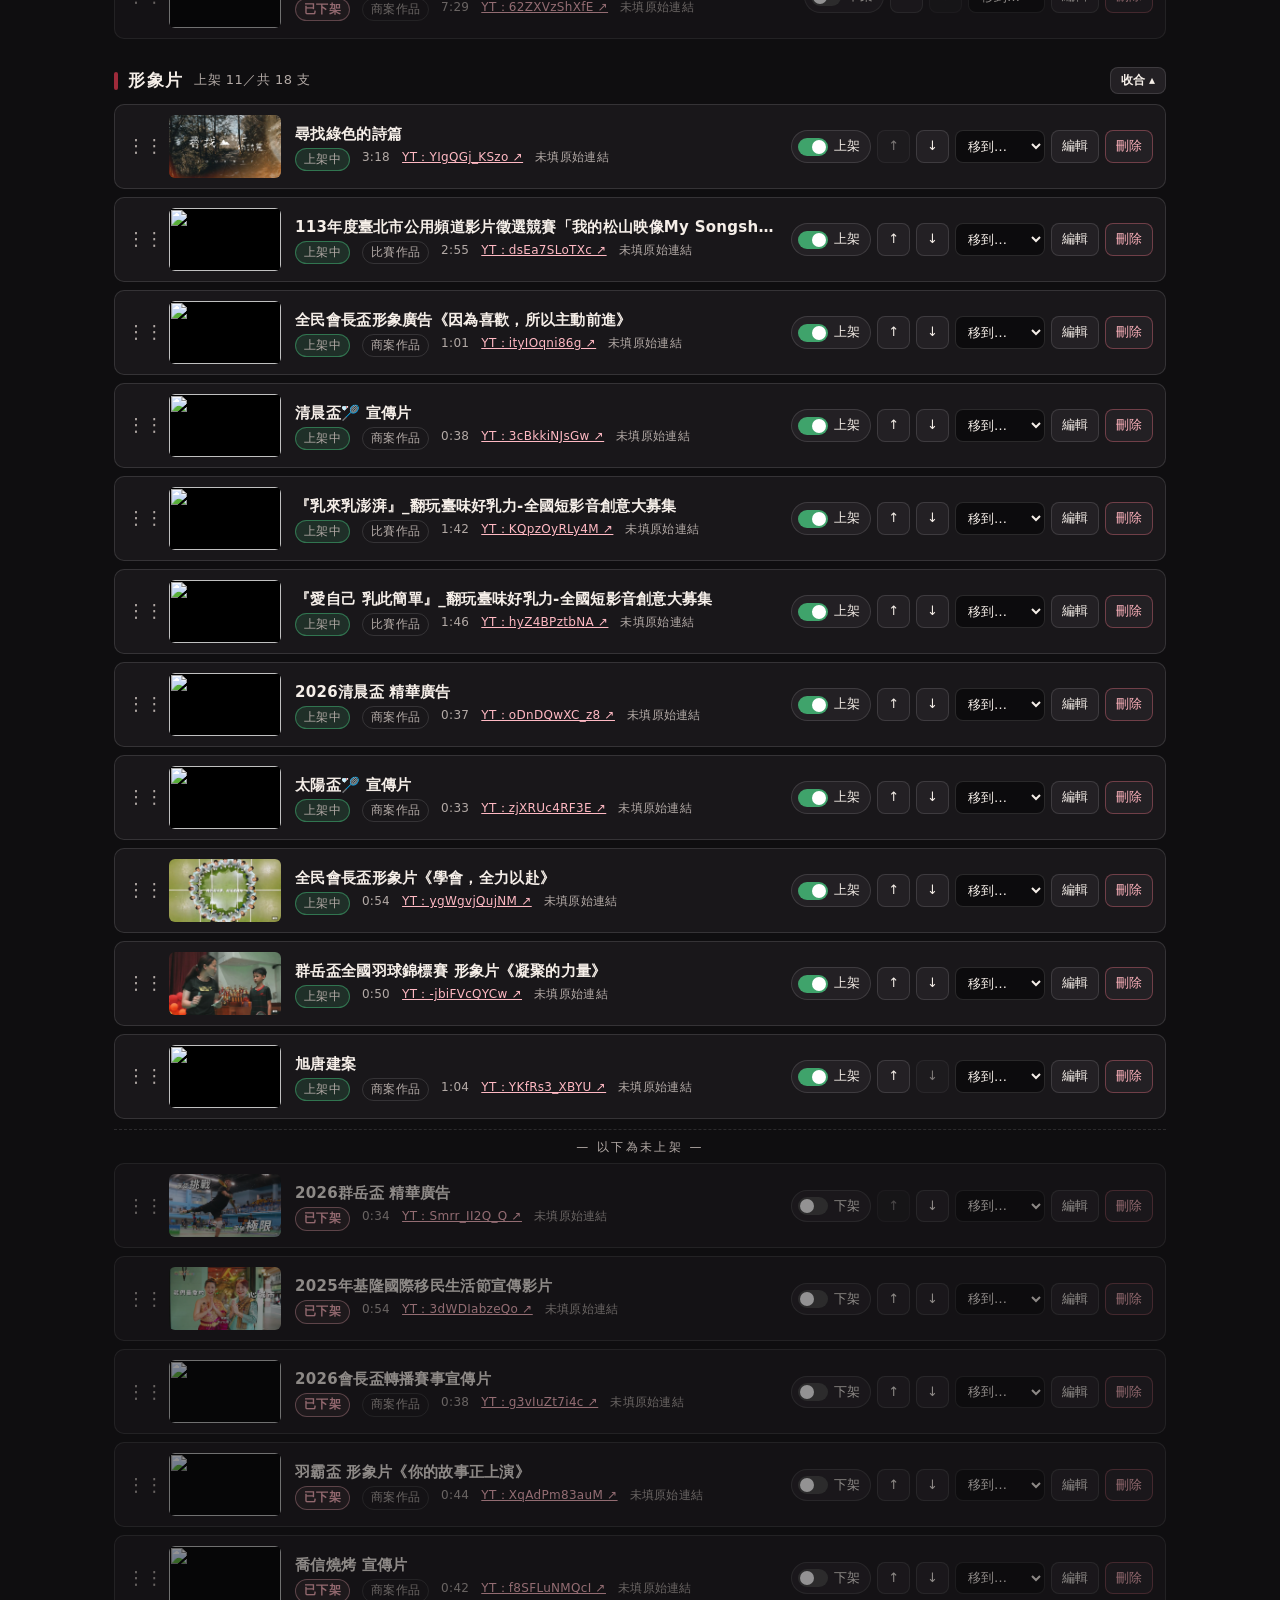
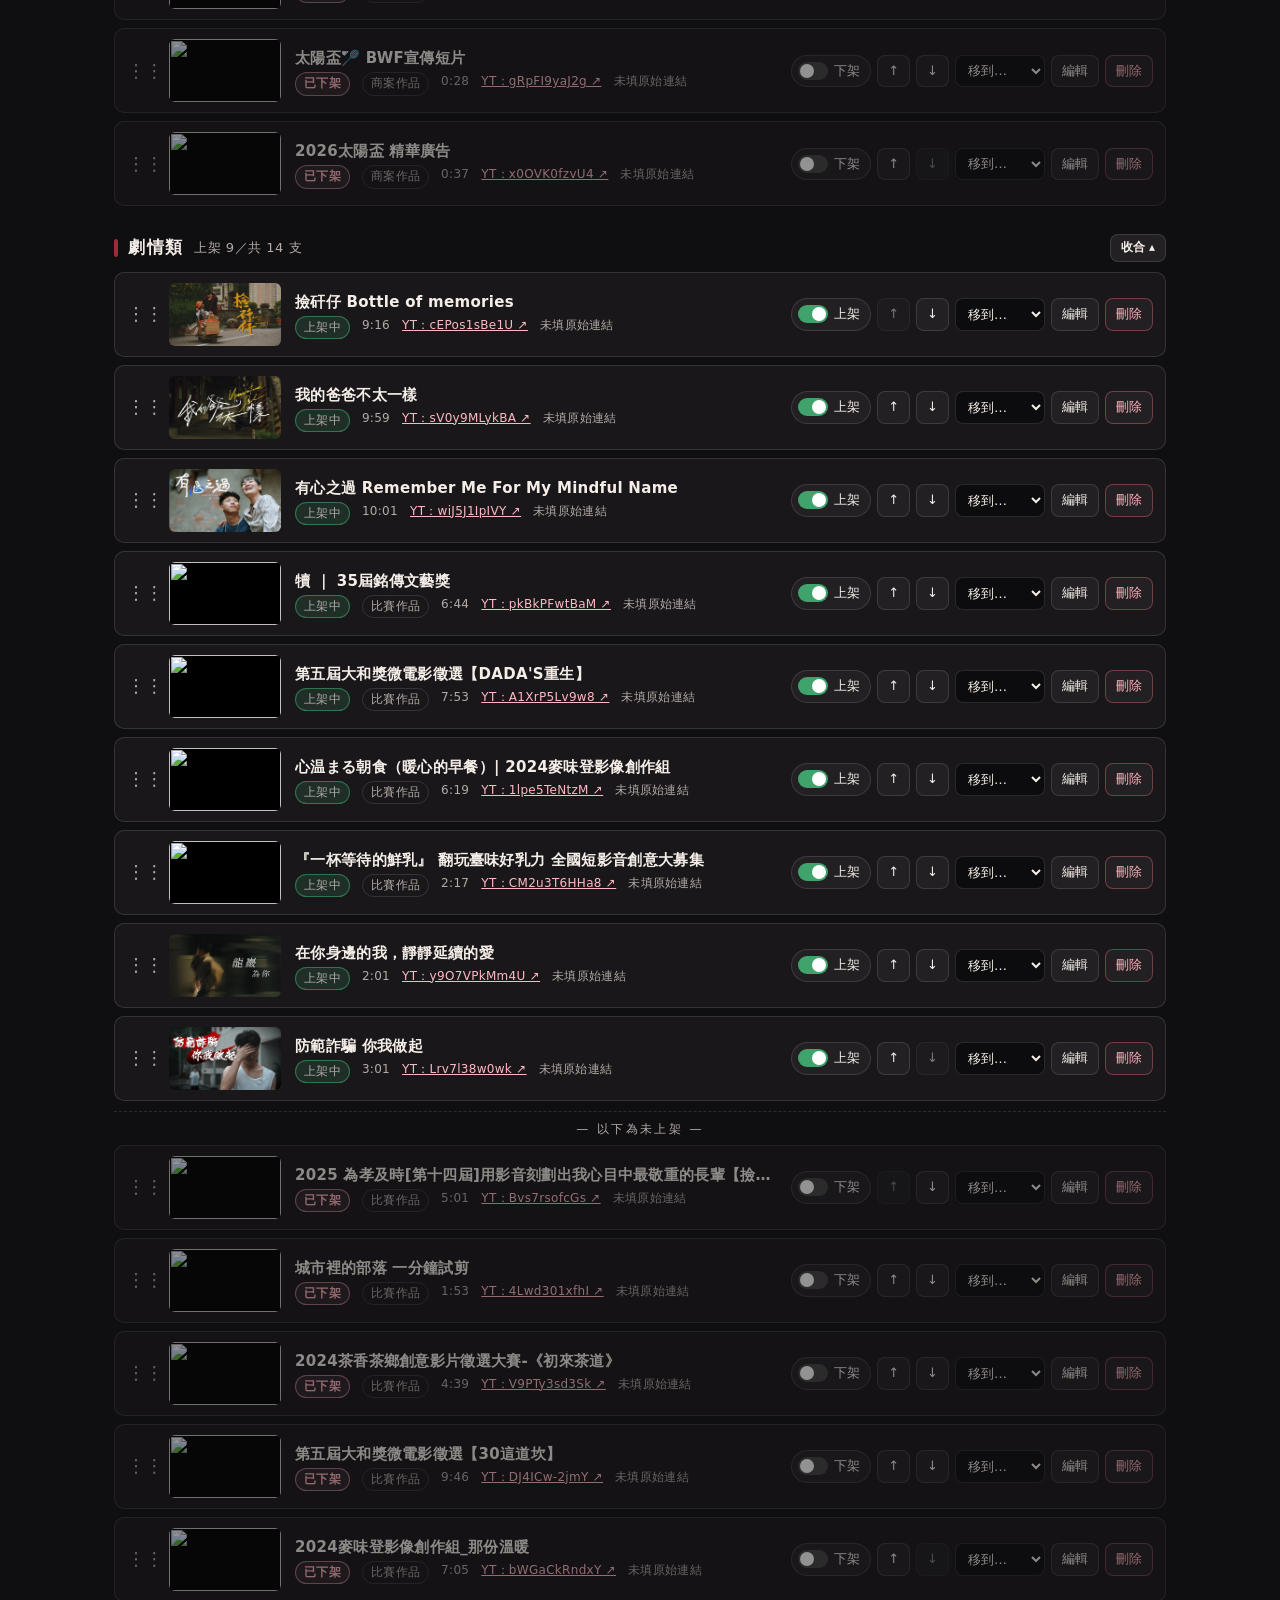
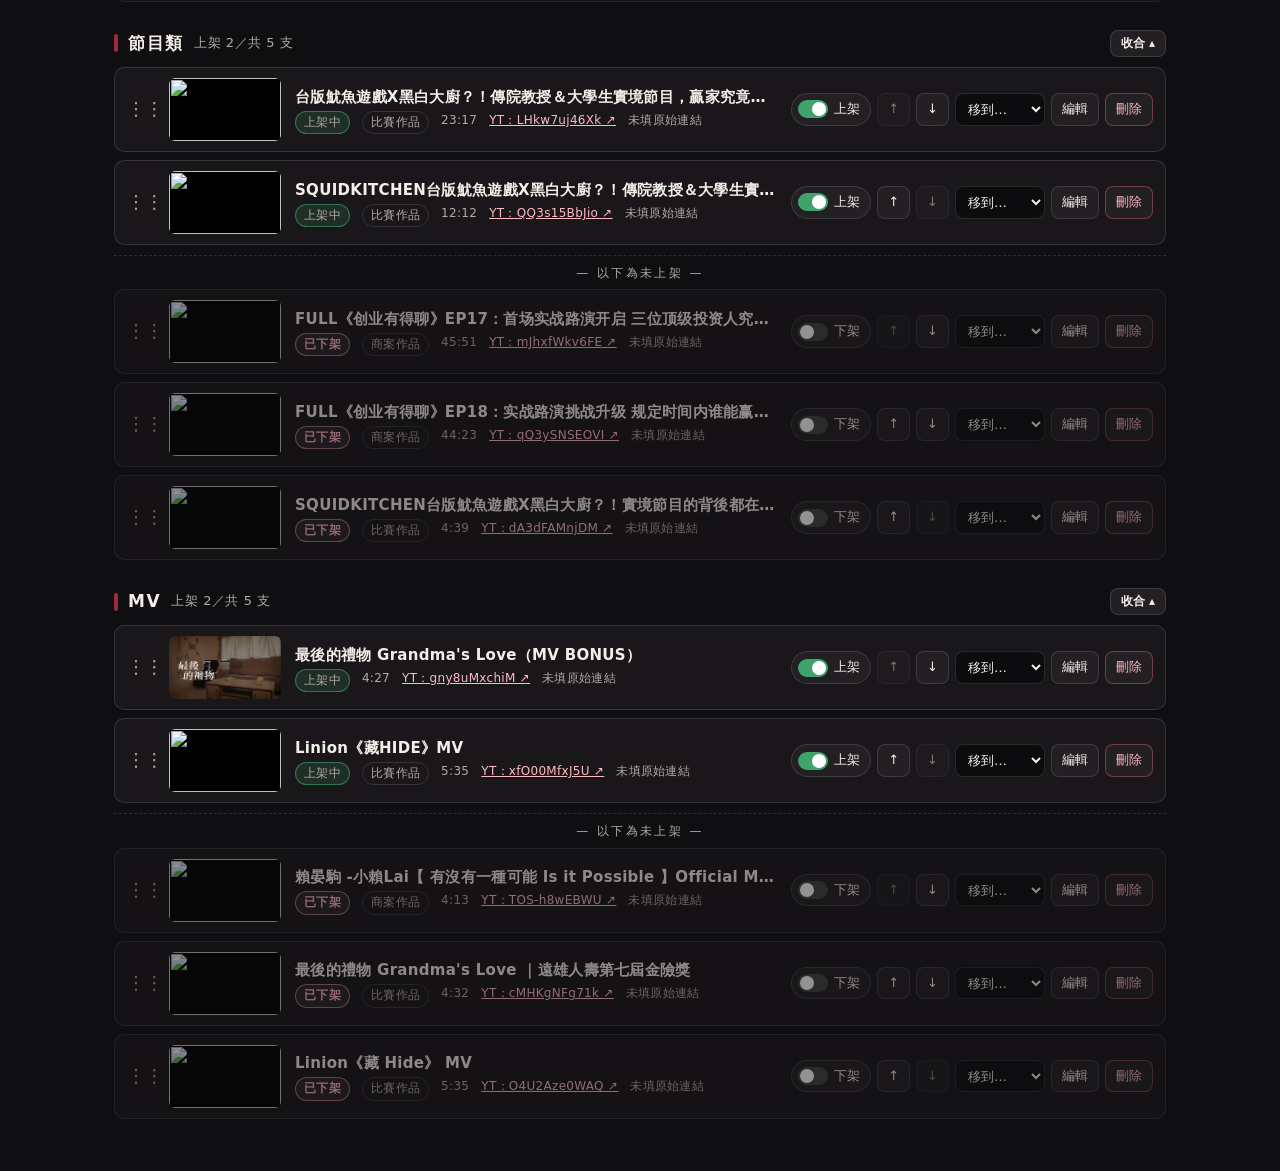
==== commit 672ec063: "精選作品：為 42 支影片重選 3 張封面截圖（避開閉眼/講話嘴型/模糊/轉場），後台說明更新" ====
--- a/admin/index.html
+++ b/admin/index.html
@@ -168,7 +168,7 @@
       <div class="full"><label for="f_meta">說明文字（日期・類型・得獎等）</label><input id="f_meta"></div>
       <div class="full prev" id="f_prev"></div>
       <div class="full"><label for="f_thumb">主縮圖（留空＝使用 YouTube 縮圖；thumbs/… 為網站內建圖）</label><input id="f_thumb"></div>
-      <div class="full"><label>3 張精華截圖（每行一個網址或 thumbs/… 路徑；留空＝YouTube 自動截圖）</label><textarea id="f_stills" rows="3"></textarea></div>
+      <div class="full"><label for="f_stills">3 張封面截圖（首頁影片旁的 3 張畫面；每行一個：圖片網址或 thumbs/… 網站內建圖；留空＝YouTube 自動截圖。下方預覽會即時更新）</label><textarea id="f_stills" rows="3"></textarea></div>
       <div class="full"><label for="f_sourceUrl">客戶原始貼文連結（IG／FB／YouTube）</label><input id="f_sourceUrl" placeholder="https://www.instagram.com/reel/…"></div>
       <div><label for="f_sourcePlatform">原始平台</label><select id="f_sourcePlatform"><option value="">（未填）</option><option value="IG">Instagram</option><option value="FB">Facebook</option><option value="YT">YouTube</option><option value="other">其他</option></select></div>
       <div><label for="f_views">觀看次數（手動輸入數字）</label><input id="f_views" inputmode="numeric" placeholder="例 123000"></div>
@@ -379,7 +379,7 @@
   preview(); $('#dlg').showModal();
 }
 F('category').addEventListener('change',()=>{ const w=editing.w; F('subcategory').value=F('category').value===w.category&&SUBS.includes(w.subcategory)?w.subcategory:''; subVis(); });
-F('youtubeId').addEventListener('change',preview);F('thumb').addEventListener('change',preview);F('stills').addEventListener('change',preview);
+F('youtubeId').addEventListener('change',preview);F('thumb').addEventListener('change',preview);F('stills').addEventListener('input',preview);F('thumb').addEventListener('input',preview);
 F('sourceUrl').addEventListener('change',()=>{const p=platOf(F('sourceUrl').value);if(p&&!F('sourcePlatform').value)F('sourcePlatform').value=p;});
 F('views').addEventListener('input',()=>{if(!F('viewsUpdatedAt').value||F('views').dataset.touched!=='1'){F('viewsUpdatedAt').value=today();F('views').dataset.touched='1';}});
 document.querySelectorAll('[data-x]').forEach(b=>b.addEventListener('click',()=>$('#dlg').close()));
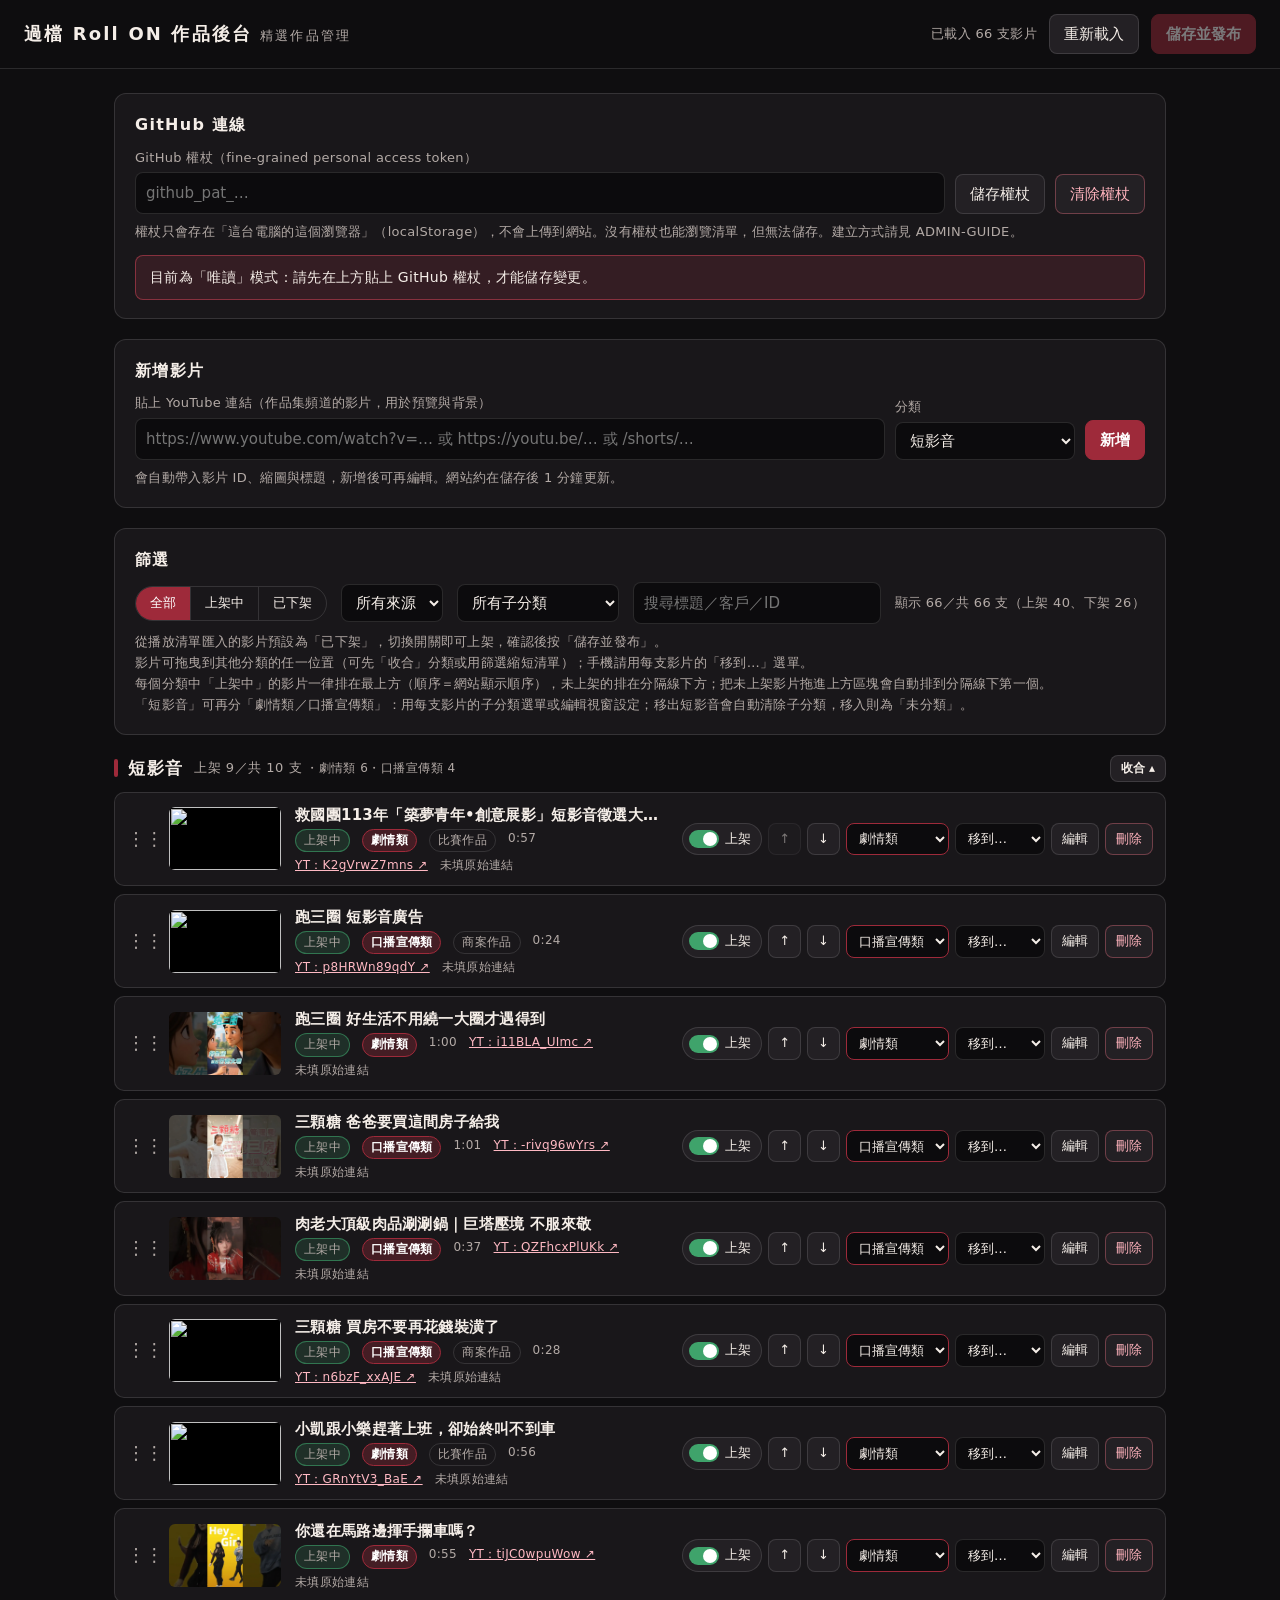
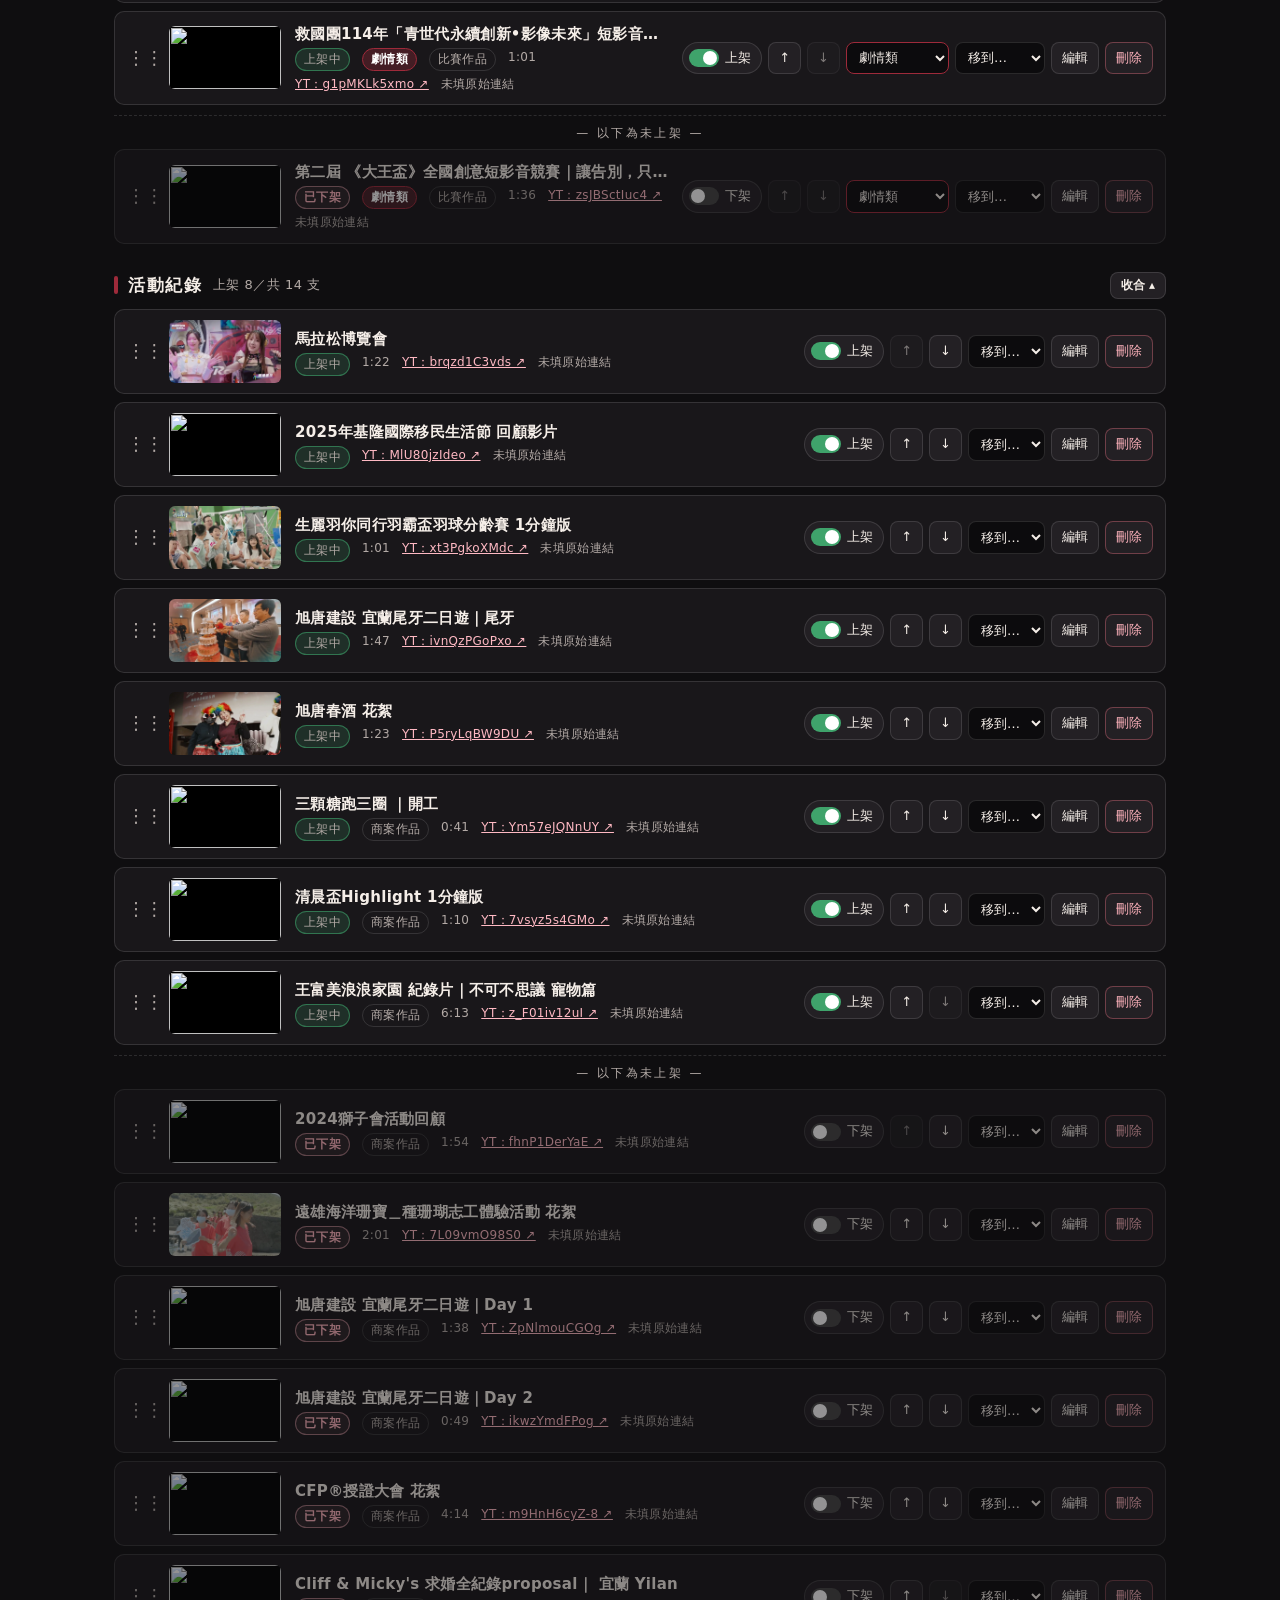
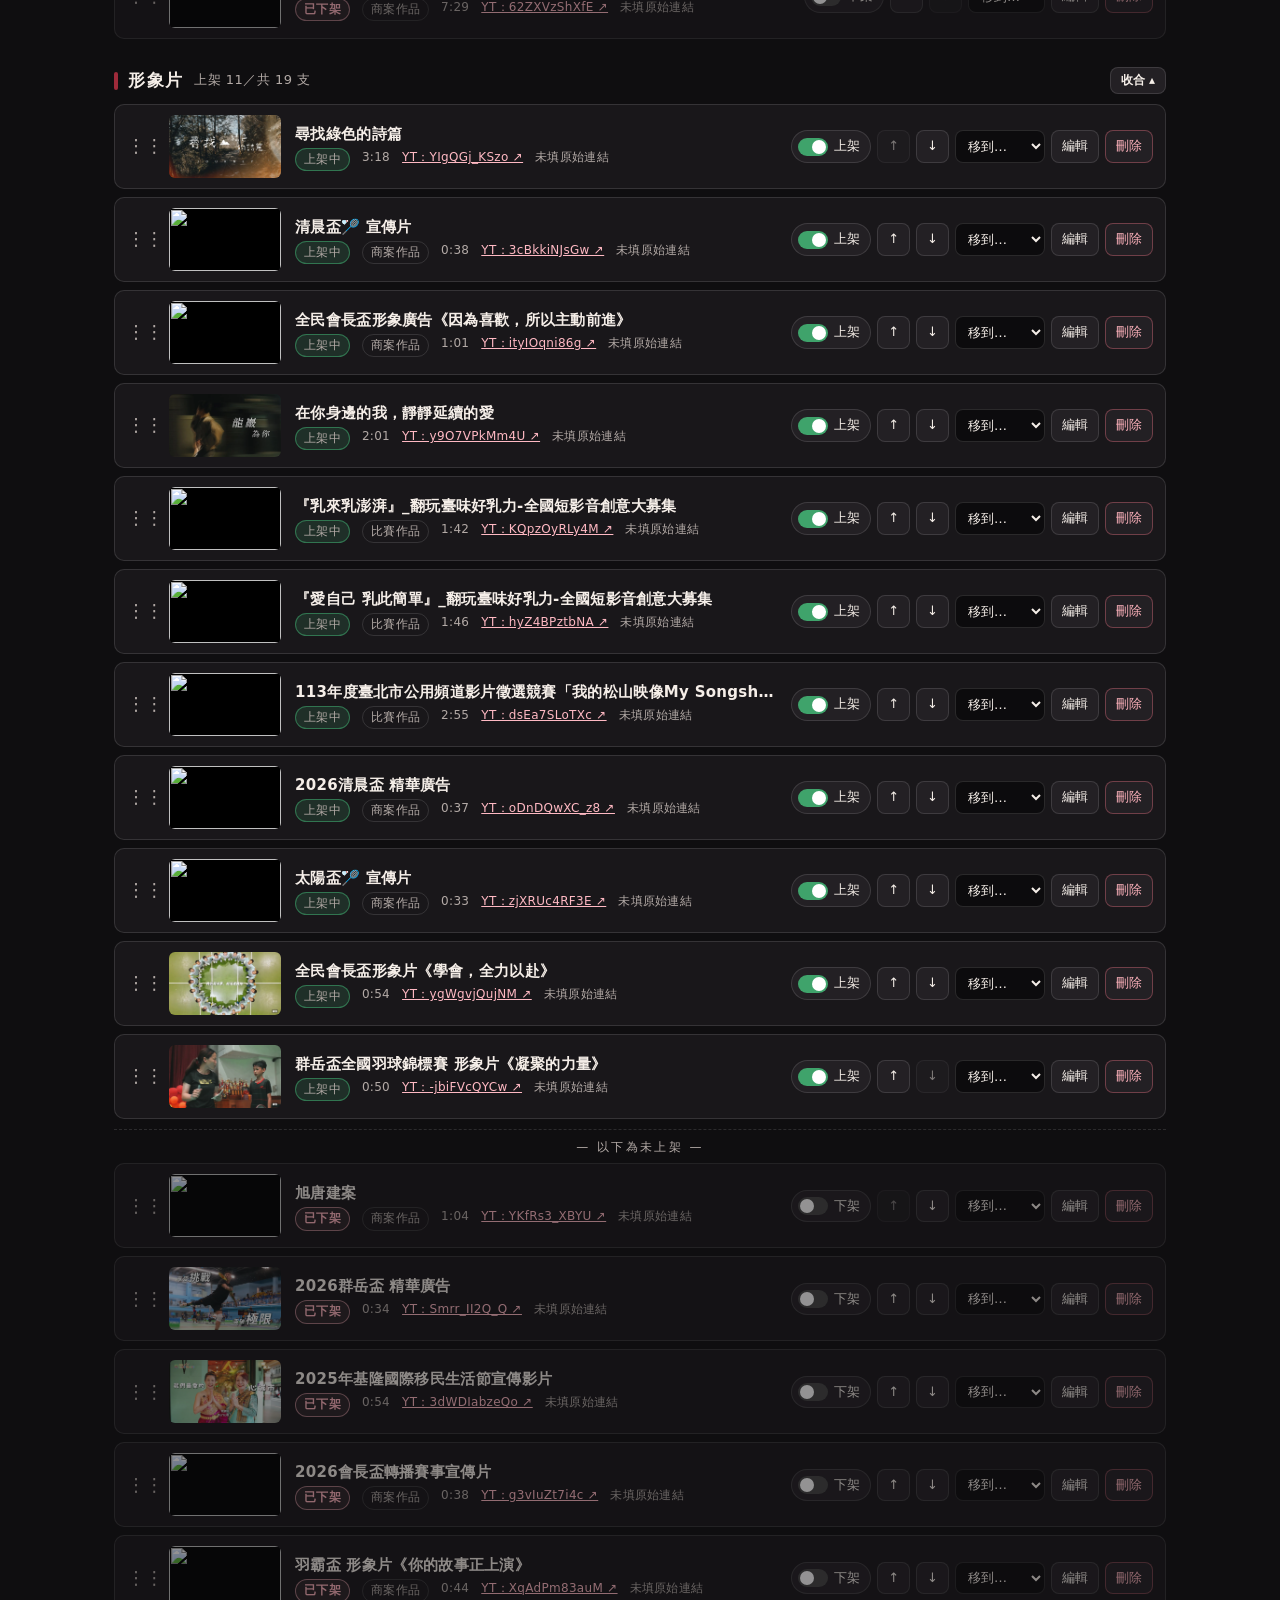
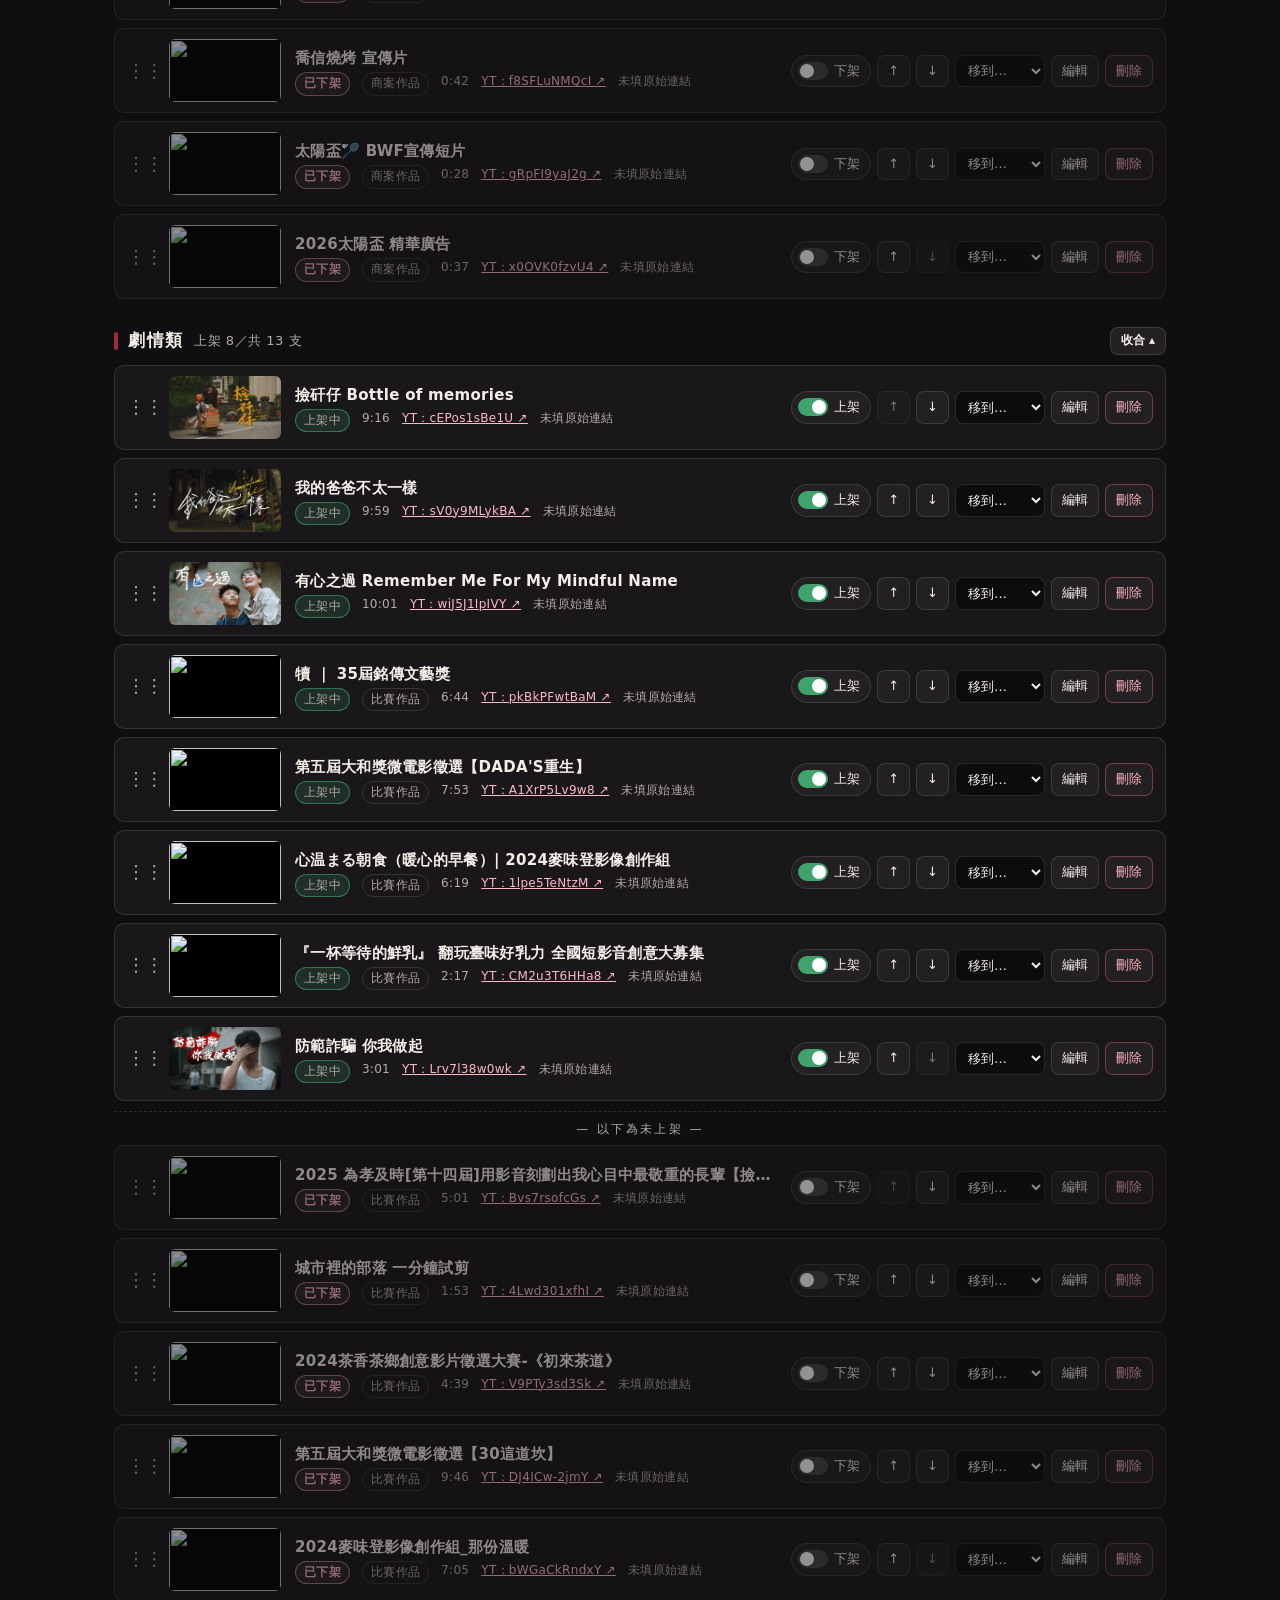
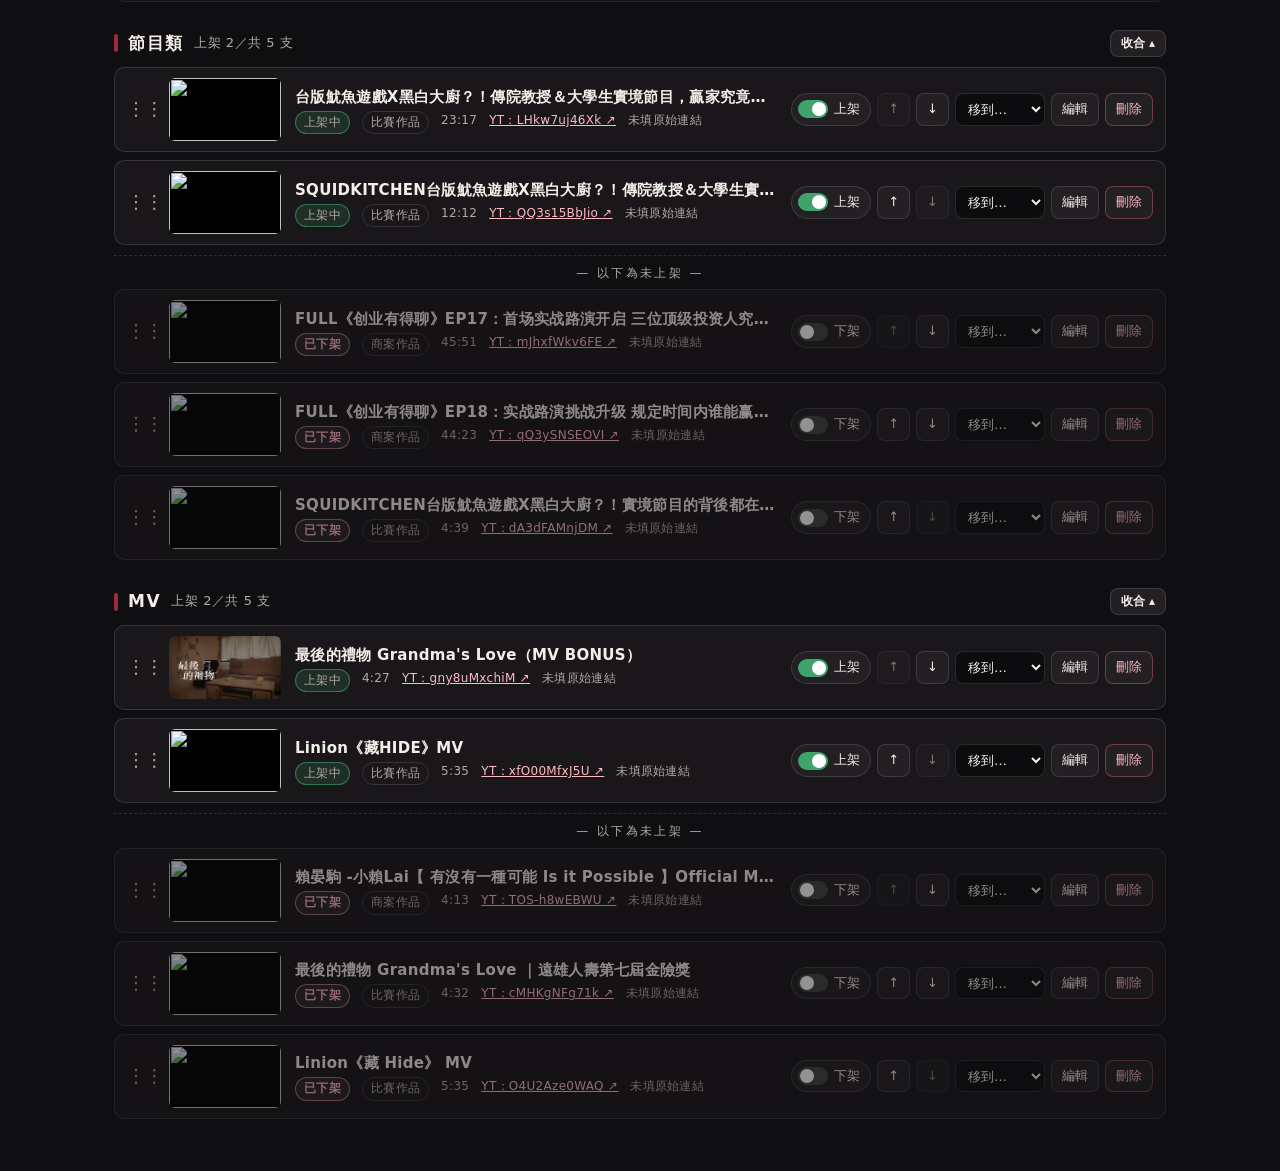
==== commit 2afd6809: "後台：選影片檔自動擷取片長、直橫式與截圖" ====
--- a/admin/index.html
+++ b/admin/index.html
@@ -166,6 +166,11 @@
       <div><label for="f_youtubeId">YouTube 影片 ID 或連結（預覽／背景用）</label><input id="f_youtubeId" required></div>
       <div><label for="f_dur">片長（例 1:22）</label><input id="f_dur"></div>
       <div class="full"><label for="f_meta">說明文字（日期・類型・得獎等）</label><input id="f_meta"></div>
+      <div class="full vpick">
+        <label for="f_video">🎬 從影片檔自動產生縮圖與 3 張封面（選電腦裡的影片檔；影片只在這台電腦讀取，不會上傳）</label>
+        <div style="display:flex;flex-wrap:wrap;gap:10px;align-items:center"><input type="file" id="f_video" accept="video/*,.mov,.mp4,.m4v"><button type="button" id="btnRepick" hidden>換一組畫面</button></div>
+        <p class="note" id="f_vnote">會自動填好：片長、直式／橫式、主縮圖、3 張封面。按「套用變更」→「儲存並發布」時才會把截圖上傳到網站。</p>
+      </div>
       <div class="full prev" id="f_prev"></div>
       <div class="full"><label for="f_thumb">主縮圖（留空＝使用 YouTube 縮圖；thumbs/… 為網站內建圖）</label><input id="f_thumb"></div>
       <div class="full"><label for="f_stills">3 張封面截圖（首頁影片旁的 3 張畫面；每行一個：圖片網址或 thumbs/… 網站內建圖；留空＝YouTube 自動截圖。下方預覽會即時更新）</label><textarea id="f_stills" rows="3"></textarea></div>
@@ -251,7 +256,10 @@
 }
 const platOf=u=>{try{const h=new URL(u).hostname;return /instagram\.com$/.test(h)?'IG':/(facebook\.com|fb\.watch|fb\.com)$/.test(h)?'FB':/(youtube\.com|youtu\.be)$/.test(h)?'YT':'other';}catch(e){return '';}};
 const ytThumb=id=>`https://i.ytimg.com/vi/${id}/hqdefault.jpg`;
-const thumbSrc=w=>{const p=w.thumb||ytThumb(w.youtubeId);return /^https?:/.test(p)?p:'../assets/'+p;};
+// images captured from a local video file in this session, waiting to be uploaded on save: path -> {blob,url,done}
+const PENDING=new Map();
+const imgSrc=p=>PENDING.has(p)?PENDING.get(p).url:(/^(https?:|blob:)/.test(p)?p:'../assets/'+p);
+const thumbSrc=w=>imgSrc(w.thumb||ytThumb(w.youtubeId));
 const fmtViews=n=>{n=+n;if(!isFinite(n))return '';const t=(v,u)=>(Math.floor(v*10)/10).toFixed(1).replace(/\.0$/,'')+u;return n>=1e8?t(n/1e8,'億'):n>=1e4?t(n/1e4,'萬'):Math.round(n).toLocaleString('zh-TW');};
 const today=()=>{const d=new Date(),p=n=>String(n).padStart(2,'0');return `${d.getFullYear()}-${p(d.getMonth()+1)}-${p(d.getDate())}`;};
 
@@ -366,7 +374,7 @@
 function preview(){
   const id=ytId(F('youtubeId').value)||F('youtubeId').value.trim();
   const t=F('thumb').value.trim(), st=F('stills').value.split('\n').map(s=>s.trim()).filter(Boolean);
-  const src=p=>/^https?:/.test(p)?p:'../assets/'+p;
+  const src=imgSrc;
   F('prev').innerHTML=`<img src="${esc(t?src(t):ytThumb(id))}" alt="主縮圖">`+[0,1,2].map(n=>`<img class="s" src="${esc(st[n]?src(st[n]):`https://i.ytimg.com/vi/${id}/hq${n+1}.jpg`)}" alt="截圖 ${n+1}">`).join('');
 }
 function subVis(){ $('#f_subWrap').hidden=F('category').value!==SHORT; }
@@ -375,7 +383,7 @@
   ['title','client','category','youtubeId','dur','meta','thumb','sourceUrl','sourcePlatform','viewsUpdatedAt'].forEach(k=>F(k).value=w[k]||'');
   F('stills').value=(w.stills||[]).join('\n'); F('views').value=w.views==null?'':w.views;
   F('subcategory').value=w.category===SHORT&&SUBS.includes(w.subcategory)?w.subcategory:''; subVis();
-  F('published').checked=w.published; F('vertical').checked=w.vertical; F('biz').checked=w.biz; F('err').textContent='';
+  F('published').checked=w.published; F('vertical').checked=w.vertical; F('biz').checked=w.biz; F('err').textContent=''; resetVideoPick();
   preview(); $('#dlg').showModal();
 }
 F('category').addEventListener('change',()=>{ const w=editing.w; F('subcategory').value=F('category').value===w.category&&SUBS.includes(w.subcategory)?w.subcategory:''; subVis(); });
@@ -391,6 +399,69 @@
   catch(e){F('err').textContent='無法自動取得，請手動輸入觀看數。';}
   b.disabled=false;b.textContent='從 YouTube 帶入觀看數（非官方）';
 });
+// ---- auto thumbnail + 3 stills from a local video file (the video itself never leaves this computer) ----
+let vidFile=null;
+const canvasBlob=(c,type,q)=>new Promise(r=>c.toBlob(r,type,q));
+async function encode(c){ // webp where the browser can encode it (Chrome/Edge/Firefox), else jpeg (older Safari)
+  let b=await canvasBlob(c,'image/webp',.82); if(b&&b.type==='image/webp') return {b,ext:'webp'};
+  b=await canvasBlob(c,'image/jpeg',.86); return {b,ext:'jpg'};
+}
+function frameCanvas(v,w,h,cover){ // cover=true: center-crop to w×h; else scale to fit w×h keeping ratio
+  const vw=v.videoWidth, vh=v.videoHeight, c=document.createElement('canvas');
+  if(cover){ c.width=w;c.height=h; const s=Math.max(w/vw,h/vh), dw=vw*s, dh=vh*s; c.getContext('2d').drawImage(v,(w-dw)/2,(h-dh)/2,dw,dh); }
+  else { const s=Math.min(1,w/vw,h/vh); c.width=Math.round(vw*s); c.height=Math.round(vh*s); c.getContext('2d').drawImage(v,0,0,c.width,c.height); }
+  return c;
+}
+async function grabFrames(file,jitter){
+  const v=document.createElement('video'); v.muted=true; v.playsInline=true; v.preload='auto';
+  const url=URL.createObjectURL(file); v.src=url;
+  try{
+    await new Promise((res,rej)=>{ v.onloadeddata=res; v.onerror=()=>rej(new Error('瀏覽器讀不了這個影片格式，請先匯出成 MP4（H.264）再選一次。')); setTimeout(()=>rej(new Error('讀取影片逾時，請改用較小的 MP4 檔再試。')),30000); });
+    if(!v.videoWidth||!isFinite(v.duration)) throw new Error('讀不到影片畫面，請改用 MP4（H.264）再試。');
+    const seek=t=>new Promise(res=>{ const ok=()=>{v.removeEventListener('seeked',ok);setTimeout(res,80);}; v.addEventListener('seeked',ok); v.currentTime=t; });
+    // a frame can come back empty if the decoder isn't ready yet: check a few pixels and retry
+    const blank=c=>{const x=c.getContext('2d'),W=c.width,H=c.height;return [[.5,.5],[.25,.25],[.75,.75],[.25,.75],[.75,.25]].every(([a,b])=>x.getImageData(Math.floor(W*a),Math.floor(H*b),1,1).data[3]===0);};
+    const shot=async(t,mk)=>{ let c; for(let i=0;i<6;i++){ await seek(t); c=mk(); if(!blank(c)) return encode(c); await new Promise(r=>setTimeout(r,200)); } throw new Error('擷取畫面失敗，請改用 MP4（H.264）再試。'); };
+    const D=v.duration, j=()=>jitter?(Math.random()-.5)*.14:0, at=f=>Math.min(D-.05,Math.max(.05,D*Math.min(.95,Math.max(.05,f+j()))));
+    const vert=v.videoHeight>v.videoWidth, out={dur:D,vert,stills:[]};
+    out.thumb=await shot(at(.35),()=>frameCanvas(v,960,540,true));
+    for(const f of [.2,.5,.8]) out.stills.push(await shot(at(f),()=>vert?frameCanvas(v,540,960,false):frameCanvas(v,960,540,false)));
+    return out;
+  } finally { URL.revokeObjectURL(url); v.removeAttribute('src'); v.load(); }
+}
+const fmtDur=s=>{s=Math.round(s);const h=Math.floor(s/3600),m=Math.floor(s%3600/60),x=String(s%60).padStart(2,'0');return h?`${h}:${String(m).padStart(2,'0')}:${x}`:`${m}:${x}`;};
+async function useVideo(jitter){
+  const id=ytId(F('youtubeId').value); const note=F('vnote');
+  if(!id){ note.textContent='請先在上面填好 YouTube 影片連結或 ID，再選影片檔。'; note.style.color='#ffb3bd'; return; }
+  if(!vidFile) return;
+  note.style.color=''; note.textContent='讀取影片並擷取畫面中…（大檔案可能要幾秒）'; $('#btnRepick').disabled=true;
+  try{
+    const r=await grabFrames(vidFile,jitter), stamp=Date.now().toString(36);
+    const put=(name,img)=>{ const p=`thumbs/${id}-${name}-${stamp}.${img.ext}`; PENDING.set(p,{blob:img.b,url:URL.createObjectURL(img.b),done:false}); return p; };
+    F('thumb').value=put('t',r.thumb);
+    F('stills').value=r.stills.map((s,k)=>put('p'+(k+1),s)).join('\n');
+    if(!F('dur').value.trim()||jitter===false) F('dur').value=fmtDur(r.dur);
+    F('vertical').checked=r.vert;
+    preview(); $('#btnRepick').hidden=false;
+    note.textContent=`✅ 已擷取 1 張縮圖＋3 張封面（${r.vert?'直式':'橫式'}、片長 ${fmtDur(r.dur)}）。不滿意可按「換一組畫面」。按「套用變更」→「儲存並發布」時才會上傳截圖；上傳前請不要重新整理這個頁面。`;
+  }catch(e){ note.textContent='⚠ '+e.message; note.style.color='#ffb3bd'; }
+  $('#btnRepick').disabled=false;
+}
+F('video').addEventListener('change',()=>{ vidFile=F('video').files[0]||null; useVideo(false); });
+$('#btnRepick').addEventListener('click',()=>useVideo(true));
+// upload captured images that the data actually uses (before works.json, so the site never points at a missing file)
+async function uploadPending(){
+  const used=new Set(); data.works.forEach(w=>{ if(w.thumb) used.add(w.thumb); (w.stills||[]).forEach(s=>used.add(s)); });
+  const todo=[...PENDING].filter(([p,v])=>!v.done&&used.has(p)); let n=0;
+  for(const [p,v] of todo){
+    $('#btnSave').textContent=`上傳截圖 ${++n}/${todo.length}…`;
+    const b64=await new Promise((res,rej)=>{const fr=new FileReader();fr.onload=()=>res(String(fr.result).split(',')[1]);fr.onerror=rej;fr.readAsDataURL(v.blob);});
+    await gh(`/repos/${OWNER}/${REPO}/contents/assets/${p}`,{method:'PUT',headers:{'Content-Type':'application/json'},body:JSON.stringify({message:'後台上傳作品截圖 '+p.split('/').pop(),content:b64,branch})});
+    v.done=true;
+  }
+  if(n) $('#btnSave').textContent='儲存中…';
+}
+function resetVideoPick(){ vidFile=null; F('video').value=''; $('#btnRepick').hidden=true; F('vnote').style.color=''; F('vnote').textContent='會自動填好：片長、直式／橫式、主縮圖、3 張封面。按「套用變更」→「儲存並發布」時才會把截圖上傳到網站。'; }
 $('#form').addEventListener('submit',e=>{
   e.preventDefault(); const w=editing.w;
   const id=ytId(F('youtubeId').value); if(!id){F('err').textContent='YouTube 影片 ID 格式不正確（11 碼）';return;}
@@ -466,6 +537,7 @@
   let merged=false;
   try{
     renumber(); validate(data);
+    await uploadPending();
     if(!sha){ const f=await fetchRemote(); sha=f.sha; }
     let r;
     try{ r=await putFile(); }
